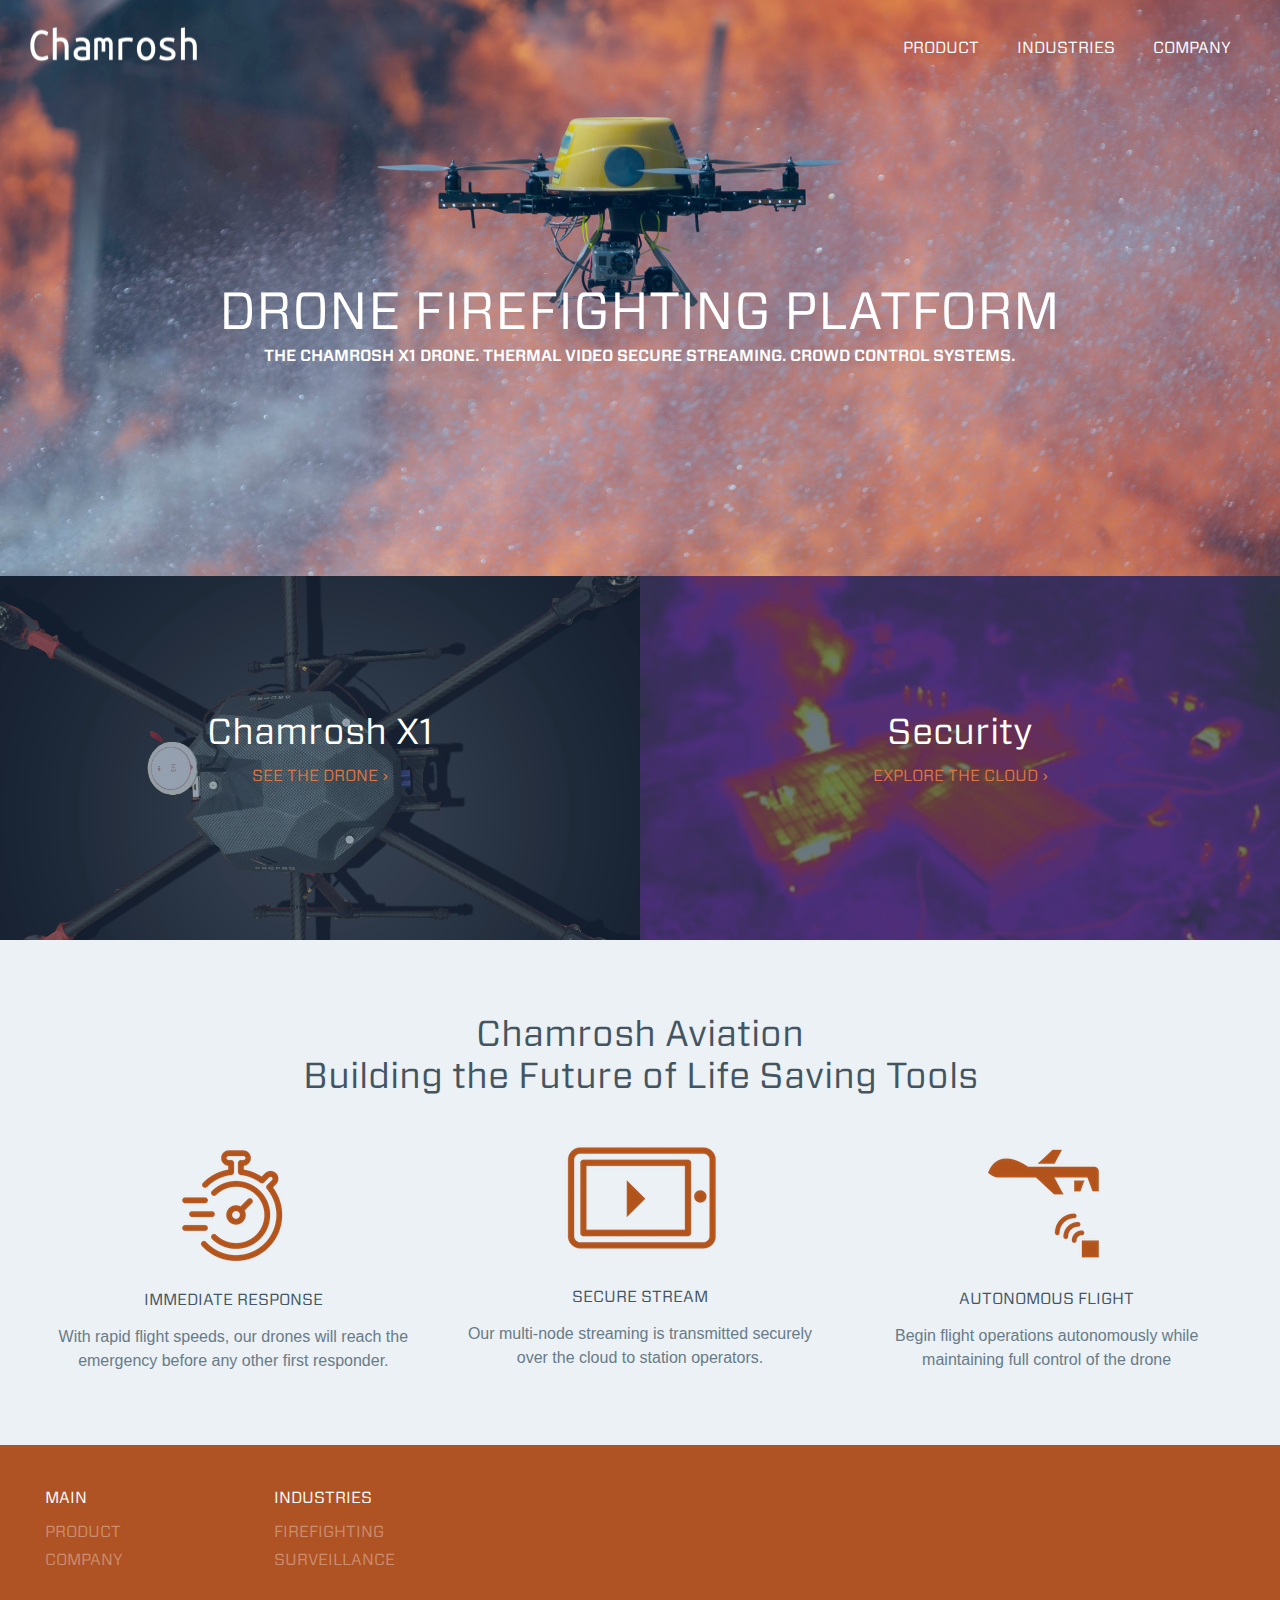
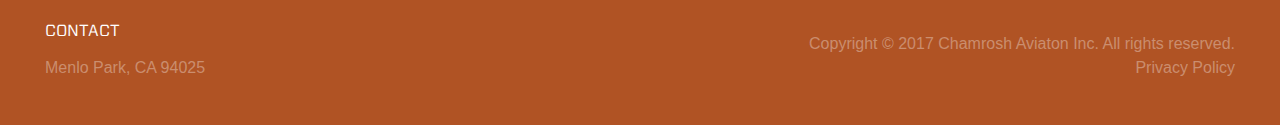
==== index.html @ f1915b16 "changed motto line break" ====
<!DOCTYPE html>

<html class="" lang="en"><head><meta http-equiv="Content-Type" content="text/html; charset=UTF-8">


    <meta http-equiv="x-ua-compatible" content="ie=edge">
    <meta name="viewport" content="width=device-width, initial-scale=1.0">
    <!-- BEGIN SEOmatic rendered SEO Meta -->

    <title>Chamrosh Aviation</title>

    <!-- Standard SEO -->


    <meta name="referrer" content="always">
    <meta name="robots" content="all">
    <meta name="description" content="Chamrosh Aviation is creating leading drone systems and autonomous platforms.">
    <meta name="generator" content="SEOmatic">
    <link rel="canonical" href="http://chamrosh.io/">
    <meta name="geo.region" content="CA">
    <meta name="geo.placename" content="Chamrosh">

    <!-- Dublin Core basic info -->

    <meta name="dcterms.Identifier" content="http://chamrosh.io/">
    <meta name="dcterms.Format" content="text/html">
    <meta name="dcterms.Relation" content="Chamrosh">
    <meta name="dcterms.Language" content="en">
    <meta name="dcterms.Publisher" content="Chamrosh">
    <meta name="dcterms.Type" content="text/html">
    <meta name="dcterms.Coverage" content="http://chamrosh.io/">
    <meta name="dcterms.Rights" content="Copyright ©2017 Chamrosh.">
    <meta name="dcterms.Title" content="Chamrosh Aviation">
    <meta name="dcterms.Subject" content="">
    <meta name="dcterms.Contributor" content="Chamrosh">
    <meta name="dcterms.Date" content="2017-04-12">
    <meta name="dcterms.Description" content="Chamrosh Aviation is creating leading drone systems and autonomous platforms.">

    <!-- Facebook OpenGraph -->

    <meta property="fb:profile_id" content="">
    <meta property="og:type" content="website">
    <meta property="og:locale" content="en_us">
    <meta property="og:url" content="http://chamrosh.io/">
    <meta property="og:title" content="Chamrosh Aviation">
    <meta property="og:description" content="Chamrosh Aviation is creating leading drone systems and autonomous platforms.">
    <meta property="og:site_name" content="Chamrosh">
    <!-- <meta property="og:see_also" content="https://twitter.com/chamrosh">  add social media content -->

    <!-- Twitter Card -->
    <meta name="twitter:card" content="summary">
    <meta name="twitter:site" content="@chamroshaviation">
    <meta name="twitter:title" content="Chamrosh Aviation">
    <meta name="twitter:description" content="Chamrosh Aviation is creating leading drone systems and autonomous platforms.">




    <!-- END SEOmatic rendered SEO Meta -->
    <title>Chamrosh Aviation</title>
    <link rel="home" href="http://chamrosh.io/">
    <link rel="stylesheet" type="text/css" href="src/fonts.css">
    <link rel="stylesheet" href="src/site.css">




<body class="page-" cz-shortcut-listen="true" data-whatinput="mouse">
<div id="container" class="row">
    <div class="off-canvas-wrapper">
        <div class="off-canvas-wrapper-inner" data-off-canvas-wrapper="">

            <div class="off-canvas position-right" id="sidemenu" data-off-canvas="rfrmo5-off-canvas" data-position="right" aria-hidden="true">

                <button class="close-button" aria-label="Close menu" type="button" data-close="">
                    <span aria-hidden="true">×</span>
                </button>
                <ul class="vertical menu">
                    <li>
                        <a href="product.html">Product</a>
                    </li>
                    <li>
                        <a href="#">Industries</a>
                        <ul class="nested vertical menu">
                            <li>
                                <a href="firefighting.html">Firefighting</a>
                            </li>
                            <li>
                                <a href="#">Surveillance</a>
                            </li>
                        </ul>
                    </li>
                    <li>
                        <a href="#">Company</a>
                        <ul class="nested vertical menu">
                            <li>
                                <a href="team.html">Team</a>
                            </li>
                        </ul>
                    </li>
                </ul>
            </div>

            <div class="off-canvas-content" data-off-canvas-content="">
                <header class="small-12 columns" style="background-image: url(Pictures/background.jpg)">
                    <div id="topbar" class="row medium-collapse align-middle">
                        <div class="columns shrink">
                            <h1><a href="index.html">Chamrosh</a></h1>
                        </div>
                        <div class="columns">
                            <ul id="mainnav" class="horizontal menu align-right">
                                <li class="2 ">
                                    <a href="product.html">Product</a>
                                </li>
                                <li class="2 submenu">
                                    <a href="#">Industries</a>
                                    <ul class="dropdown menu vertical">
                                        <li class="2">
                                            <a href="firefighting.html">Firefighting</a>
                                        </li>
                                        <li class="2">
                                            <a href="#">Surveillance</a>
                                        </li>
                                    </ul>
                                </li>
                                <li class="2 submenu">
                                    <a href="#">Company</a>
                                    <ul class="dropdown menu vertical">
                                        <li class="2">
                                            <a href="team.html">Team</a>
                                        </li>
                                    </ul>
                                </li>
                            </ul>
                            <button id="sidemenu-toggle" class="menu-icon float-right" data-open="sidemenu" type="button" aria-expanded="false" aria-controls="sidemenu"></button>
                        </div>
                    </div>
                    <div id="masthead" class="row align-middle home">
                        <div class="large-10 large-offset-1 columns">
                            <h2 class="text-center">Drone Firefighting Platform</h2>
                            <p class="text-center">The Chamrosh X1 Drone. Thermal Video Secure Streaming. Crowd Control Systems.</p>

                        </div>
                    </div>
                </header>

                <section class="small-12 columns">
                </section>
                <section class="small-12 columns">
                    <div class="row small-collapse">

                        <div class="medium-6 small-12 columns spotlight" style="background-image: url(Pictures/drone6.png);">

                            <div class="spotlight-info">
                                <h3 class="text-center reset">Chamrosh X1</h3>
                                <p class="text-center"><a href="product.html" class="link">See the Drone ›</a></p>
                            </div>
                        </div>

                        <div class="medium-6 small-12 columns spotlight"  style="background-image: url(Pictures/thermal.png);">

                            <div class="spotlight-info">
                                <h3 class="text-center reset">Security</h3>
                                <p class="text-center"><a href="firefighting.html" class="link">Explore the Cloud ›</a></p>
                            </div>
                        </div>
                    </div>
                </section>


                <section class="small-12 columns pad stripe">
                    <h3 class="text-center">Chamrosh Aviation<br>Building the Future of Life Saving Tools</h3>
                    <div class="row">
                        <div class="medium-4 small-12 columns industry">
                            <div class="text-center">
                                <img src="Pictures/fast.png"  alt="">
                            </div>
                            <h4 class="text-center">Immediate Response</h4>
                            <p class="text-center">With rapid flight speeds, our drones will reach the emergency before any other first responder.</p>
                        </div>
                        <div class="medium-4 small-12 columns industry">
                            <div class="text-center">
                                <img src="Pictures/stream.png" alt="">
                            </div>
                            <h4 class="text-center">Secure Stream</h4>
                            <p class="text-center">Our multi-node streaming is transmitted securely over the cloud to station operators.</p>
                        </div>
                        <div class="medium-4 small-12 columns industry">
                            <div class="text-center">
                                <img src="Pictures/auto.png" alt="">
                            </div>
                            <h4 class="text-center">Autonomous Flight</h4>
                            <p class="text-center">Begin flight operations autonomously while maintaining full control of the drone</p>
                        </div>
                    </div>
                </section>


                <footer class="row small-12 columns" style="background-color: #B05324 !important">
                    <div class="row align-justify">
                        <div class="columns large-9 medium-12 small-12">
                            <div class="row">

                                <ul class="navcolumn large-3 medium-4 small-12 columns"><li>Main</li>
                                    <ul>
                                        <li><a href="product.html">Product</a>
                                        </li>
                                        <li><a href="team.html">Company</a>
                                        </li>
                                    </ul>
                                </ul>
                                <ul class="navcolumn large-3 medium-4 small-12 columns"><li>Industries</li>
                                    <ul>

                                        <li><a href="firefighting.html">Firefighting</a>
                                        </li>
                                        <li><a href="#">Surveillance</a>
                                        </li>
                                    </ul>
                                </ul>
                            </div>
                        </div>
                    </div>
                    <div class="row rowbottom align-justify">
                        <div class="columns large-6 medium-12 small-12">
                            <h4>Contact</h4>
                            <p>Menlo Park, CA 94025<br>
                            </p></div>
                        <div class="columns large-6 medium-12 small-12 align-self-bottom">
                            <p class="copyright">Copyright © 2017 Chamrosh Aviaton Inc. All rights reserved.</p>
                            <p class="privacy"><a href="#">Privacy Policy</a></p>
                        </div>
                    </div>
                </footer>
                <div class="js-off-canvas-exit"></div></div>

        </div>
    </div>
</div>

<script src="src/site-min.js"></script><div class="full reveal videomodal without-overlay" id="video-home" data-reveal="ln15yv-reveal" role="dialog" aria-hidden="true" data-yeti-box="video-home" data-resize="video-home" data-events="resize" style="top: 0px; left: 0px; margin: 0px;">
    <div class="flex-video widescreen">
        <iframe src="src/saved_resource.html" frameborder="0" allowfullscreen="true" allowscriptaccess="true" width="560" height="315" class="hdvideo"></iframe>
    </div>
    <button class="close-button" data-close="" aria-label="Close reveal" type="button">
        <span aria-hidden="true">×</span>
    </button>
</div>
<script>
    $(document).ready(function(){
        $('.flexslider')
                .fitVids()
                .flexslider({
                    animation: "slide",
                    smoothHeight: true
                });
    });
</script>
---- src/fonts.css ----
/*
	Copyright (C) 2011-2016 Hoefler & Co.
	This software is the property of Hoefler & Co. (H&Co).
	Your right to access and use this software is subject to the
	applicable License Agreement, or Terms of Service, that exists
	between you and H&Co. If no such agreement exists, you may not
	access or use this software for any purpose.
	This software may only be hosted at the locations specified in
	the applicable License Agreement or Terms of Service, and only
	for the purposes expressly set forth therein. You may not copy,
	modify, convert, create derivative works from or distribute this
	software in any way, or make it accessible to any third party,
	without first obtaining the written permission of H&Co.
	For more information, please visit us at http://typography.com.
	284584-105489-20160615
*/

@font-face{ font-family: "Forza SSm A"; src: url([data-uri]); font-weight:300; font-style:normal; } @font-face{ font-family: "Forza SSm B"; src: url([data-uri]); font-weight:300; font-style:normal; } @font-face{ font-family: "Forza SSm A"; src: url([data-uri]); font-weight:300; font-style:italic; } @font-face{ font-family: "Forza SSm B"; src: url([data-uri]); font-weight:300; font-style:italic; } @font-face{ font-family: "Forza SSm A"; src: url([data-uri]); font-weight:400; font-style:normal; } @font-face{ font-family: "Forza SSm B"; src: url([data-uri]); font-weight:400; font-style:normal; } @font-face{ font-family: "Forza SSm A"; src: url([data-uri]); font-weight:400; font-style:italic; } @font-face{ font-family: "Forza SSm B"; src: url([data-uri]); font-weight:400; font-style:italic; } @font-face{ font-family: "Forza SSm A"; src: url([data-uri]); font-weight:700; font-style:normal; } @font-face{ font-family: "Forza SSm B"; src: url([data-uri]); font-weight:700; font-style:normal; } @font-face{ font-family: "Forza SSm A"; src: url([data-uri]); font-weight:700; font-style:italic; } @font-face{ font-family: "Forza SSm B"; src: url([data-uri]); font-weight:700; font-style:italic; }
---- src/site.css ----
@charset "UTF-8";


/*
 * jQuery FlexSlider v2.6.3
 * http://www.woothemes.com/flexslider/
 *
 * Copyright 2012 WooThemes
 * Free to use under the GPLv2 and later license.
 * http://www.gnu.org/licenses/gpl-2.0.html
 *
 * Contributing author: Tyler Smith (@mbmufffin)
 *
 */
/* ====================================================================================================================
 * FONT-FACE
 * ====================================================================================================================*/
@font-face {
  font-family: 'flexslider-icon';
  src: url('../fonts/flexslider-icon.eot');
  src: url('../fonts/flexslider-icon.eot?#iefix') format('embedded-opentype'), url('../fonts/flexslider-icon.woff') format('woff'), url('../fonts/flexslider-icon.ttf') format('truetype'), url('../fonts/flexslider-icon.svg#flexslider-icon') format('svg');
  font-weight: normal;
  font-style: normal;
}
/* ====================================================================================================================
 * RESETS
 * ====================================================================================================================*/
.flex-container a:hover,
.flex-slider a:hover {
  outline: none;
}
.slides,
.slides > li,
.flex-control-nav,
.flex-direction-nav {
  margin: 0;
  padding: 0;
  list-style: none;
}
.flex-pauseplay span {
  text-transform: capitalize;
}
/* ====================================================================================================================
 * BASE STYLES
 * ====================================================================================================================*/
.flexslider {
  margin: 0;
  padding: 0;
}
.flexslider .slides > li {
  display: none;
  -webkit-backface-visibility: hidden;
  position:relative;
}
.flexslider .slides img {
  width: 100%;
  display: block;
}
.flexslider .slides:after {
  content: "\0020";
  display: block;
  clear: both;
  visibility: hidden;
  line-height: 0;
  height: 0;
}
html[xmlns] .flexslider .slides {
  display: block;
}
* html .flexslider .slides {
  height: 1%;
}
.no-js .flexslider .slides > li:first-child {
  display: block;
}
/* ====================================================================================================================
 * DEFAULT THEME
 * ====================================================================================================================*/
.flexslider {
  width:100%;
  position: relative;
  zoom: 1;
}
.flexslider .slides {
  zoom: 1;
}
.flexslider .slides img {
  height: auto;
  -moz-user-select: none;
}
.flex-viewport {
  max-height: 2000px;
  -webkit-transition: all 1s ease;
  -moz-transition: all 1s ease;
  -ms-transition: all 1s ease;
  -o-transition: all 1s ease;
  transition: all 1s ease;
}
.loading .flex-viewport {
  max-height: 300px;
}
.carousel li {
  margin-right: 5px;
}
.flex-direction-nav {
  *height: 0;
}
.flex-direction-nav a {
  text-decoration: none;
  display: block;
  width: 40px;
  height: 40px;
  margin: -20px 0 0;
  position: absolute;
  top: 50%;
  z-index: 10;
  overflow: hidden;
  opacity: 0;
  cursor: pointer;
  color: rgba(0, 0, 0, 0.8);
  text-shadow: 1px 1px 0 rgba(255, 255, 255, 0.3);
  -webkit-transition: all 0.3s ease-in-out;
  -moz-transition: all 0.3s ease-in-out;
  -ms-transition: all 0.3s ease-in-out;
  -o-transition: all 0.3s ease-in-out;
  transition: all 0.3s ease-in-out;
  padding:3px 0 0;
}
.flex-direction-nav a:before {
  font-family: "flexslider-icon";
  font-size: 40px;
  display: inline-block;
  content: '\f001';
  color: rgba(0, 0, 0, 0.8);
  text-shadow: 1px 1px 0 rgba(255, 255, 255, 0.3);
}
.flex-direction-nav a.flex-next:before {
  content: '\f002';
}
.flex-direction-nav .flex-prev {
  left:10px;
}
.flex-direction-nav .flex-next {
  right:10px;
  text-align: right;
}
.flexslider:hover .flex-direction-nav .flex-prev {
  opacity: 0.7;
  left: 10px;
}
.flexslider:hover .flex-direction-nav .flex-prev:hover {
  opacity: 1;
}
.flexslider:hover .flex-direction-nav .flex-next {
  opacity: 0.7;
  right: 10px;
}
.flexslider:hover .flex-direction-nav .flex-next:hover {
  opacity: 1;
}
.flex-direction-nav .flex-disabled {
  opacity: 0!important;
  filter: alpha(opacity=0);
  cursor: default;
  z-index: -1;
}
.flex-pauseplay a {
  display: block;
  width: 20px;
  height: 20px;
  position: absolute;
  bottom: 5px;
  left: 10px;
  opacity: 0.8;
  z-index: 10;
  overflow: hidden;
  cursor: pointer;
  color: #000;
}
.flex-pauseplay a:before {
  font-family: "flexslider-icon";
  font-size: 20px;
  display: inline-block;
  content: '\f004';
}
.flex-pauseplay a:hover {
  opacity: 1;
}
.flex-pauseplay a.flex-play:before {
  content: '\f003';
}
.flex-control-nav {
  width: 100%;
  position: absolute;
  bottom: -40px;
  text-align: center;
}
.flex-control-nav li {
  margin: 0 6px;
  display: inline-block;
  zoom: 1;
  *display: inline;
}
.flex-control-paging li a {
  width: 11px;
  height: 11px;
  display: block;
  background: #666;
  background: rgba(0, 0, 0, 0.5);
  cursor: pointer;
  text-indent: -9999px;
  -webkit-box-shadow: inset 0 0 3px rgba(0, 0, 0, 0.3);
  -moz-box-shadow: inset 0 0 3px rgba(0, 0, 0, 0.3);
  -o-box-shadow: inset 0 0 3px rgba(0, 0, 0, 0.3);
  box-shadow: inset 0 0 3px rgba(0, 0, 0, 0.3);
  -webkit-border-radius: 20px;
  -moz-border-radius: 20px;
  border-radius: 20px;
}
.flex-control-paging li a:hover {
  background: #333;
  background: rgba(0, 0, 0, 0.7);
}
.flex-control-paging li a.flex-active {
  background: #000;
  background: rgba(0, 0, 0, 0.9);
  cursor: default;
}
.flex-control-thumbs {
  margin: 5px 0 0;
  position: static;
  overflow: hidden;
}
.flex-control-thumbs li {
  width: 25%;
  float: left;
  margin: 0;
}
.flex-control-thumbs img {
  width: 100%;
  height: auto;
  display: block;
  opacity: .7;
  cursor: pointer;
  -moz-user-select: none;
  -webkit-transition: all 1s ease;
  -moz-transition: all 1s ease;
  -ms-transition: all 1s ease;
  -o-transition: all 1s ease;
  transition: all 1s ease;
}
.flex-control-thumbs img:hover {
  opacity: 1;
}
.flex-control-thumbs .flex-active {
  opacity: 1;
  cursor: default;
}
/* ====================================================================================================================
 * RESPONSIVE
 * ====================================================================================================================*/
@media screen and (max-width: 860px) {
  .flex-direction-nav .flex-prev {
    opacity: 1;
    left: 10px;
  }
  .flex-direction-nav .flex-next {
    opacity: 1;
    right: 10px;
  }
}



/** Foundation for Sites by ZURB Version 6.2.3 foundation.zurb.com Licensed under MIT Open Source */
/*! normalize.css v3.0.3 | MIT License | github.com/necolas/normalize.css */
/** 1. Set default font family to sans-serif. 2. Prevent iOS and IE text size adjust after device orientation change, without disabling user zoom. */
html { font-family: sans-serif; /* 1 */ -ms-text-size-adjust: 100%; /* 2 */ -webkit-text-size-adjust: 100%; /* 2 */ }

/** Remove default margin. */
body { margin: 0; }

/* HTML5 display definitions ========================================================================== */
/** Correct `block` display not defined for any HTML5 element in IE 8/9. Correct `block` display not defined for `details` or `summary` in IE 10/11 and Firefox. Correct `block` display not defined for `main` in IE 11. */
article, aside, details, figcaption, figure, footer, header, hgroup, main, menu, nav, section, summary { display: block; }

/** 1. Correct `inline-block` display not defined in IE 8/9. 2. Normalize vertical alignment of `progress` in Chrome, Firefox, and Opera. */
audio, canvas, progress, video { display: inline-block; /* 1 */ vertical-align: baseline; /* 2 */ }

/** Prevent modern browsers from displaying `audio` without controls. Remove excess height in iOS 5 devices. */
audio:not([controls]) { display: none; height: 0; }

/** Address `[hidden]` styling not present in IE 8/9/10. Hide the `template` element in IE 8/9/10/11, Safari, and Firefox < 22. */
[hidden], template { display: none; }

/* Links ========================================================================== */
/** Remove the gray background color from active links in IE 10. */
a { background-color: transparent; }

/** Improve readability of focused elements when they are also in an active/hover state. */
a:active, a:hover { outline: 0; }

/* Text-level semantics ========================================================================== */
/** Address styling not present in IE 8/9/10/11, Safari, and Chrome. */
abbr[title] { border-bottom: 1px dotted; }

/** Address style set to `bolder` in Firefox 4+, Safari, and Chrome. */
b, strong { font-weight: bold; }

/** Address styling not present in Safari and Chrome. */
dfn { font-style: italic; }

/** Address variable `h1` font-size and margin within `section` and `article` contexts in Firefox 4+, Safari, and Chrome. */
h1 { font-size: 2em; margin: 0.67em 0; }

/** Address styling not present in IE 8/9. */
mark { background: #ff0; color: #000; }

/** Address inconsistent and variable font size in all browsers. */
small { font-size: 80%; }

/** Prevent `sub` and `sup` affecting `line-height` in all browsers. */
sub, sup { font-size: 75%; line-height: 0; position: relative; vertical-align: baseline; }

sup { top: -0.5em; }

sub { bottom: -0.25em; }

/* Embedded content ========================================================================== */
/** Remove border when inside `a` element in IE 8/9/10. */
img { border: 0; }

/** Correct overflow not hidden in IE 9/10/11. */
svg:not(:root) { overflow: hidden; }

/* Grouping content ========================================================================== */
/** Address margin not present in IE 8/9 and Safari. */
figure { margin: 1em 40px; }

/** Address differences between Firefox and other browsers. */
hr { box-sizing: content-box; height: 0; }

/** Contain overflow in all browsers. */
pre { overflow: auto; }

/** Address odd `em`-unit font size rendering in all browsers. */
code, kbd, pre, samp { font-family: monospace, monospace; font-size: 1em; }

/* Forms ========================================================================== */
/** Known limitation: by default, Chrome and Safari on OS X allow very limited styling of `select`, unless a `border` property is set. */
/** 1. Correct color not being inherited. Known issue: affects color of disabled elements. 2. Correct font properties not being inherited. 3. Address margins set differently in Firefox 4+, Safari, and Chrome. */
button, input, optgroup, select, textarea { color: inherit; /* 1 */ font: inherit; /* 2 */ margin: 0; /* 3 */ }

/** Address `overflow` set to `hidden` in IE 8/9/10/11. */
button { overflow: visible; }

/** Address inconsistent `text-transform` inheritance for `button` and `select`. All other form control elements do not inherit `text-transform` values. Correct `button` style inheritance in Firefox, IE 8/9/10/11, and Opera. Correct `select` style inheritance in Firefox. */
button, select { text-transform: none; }

/** 1. Avoid the WebKit bug in Android 4.0.* where (2) destroys native `audio` and `video` controls. 2. Correct inability to style clickable `input` types in iOS. 3. Improve usability and consistency of cursor style between image-type `input` and others. */
button, html input[type="button"], input[type="reset"], input[type="submit"] { -webkit-appearance: button; /* 2 */ cursor: pointer; /* 3 */ }

/** Re-set default cursor for disabled elements. */
button[disabled], html input[disabled] { cursor: not-allowed; }

/** Remove inner padding and border in Firefox 4+. */
button::-moz-focus-inner, input::-moz-focus-inner { border: 0; padding: 0; }

/** Address Firefox 4+ setting `line-height` on `input` using `!important` in the UA stylesheet. */
input { line-height: normal; }

/** It's recommended that you don't attempt to style these elements. Firefox's implementation doesn't respect box-sizing, padding, or width.  1. Address box sizing set to `content-box` in IE 8/9/10. 2. Remove excess padding in IE 8/9/10. */
input[type="checkbox"], input[type="radio"] { box-sizing: border-box; /* 1 */ padding: 0; /* 2 */ }

/** Fix the cursor style for Chrome's increment/decrement buttons. For certain `font-size` values of the `input`, it causes the cursor style of the decrement button to change from `default` to `text`. */
input[type="number"]::-webkit-inner-spin-button, input[type="number"]::-webkit-outer-spin-button { height: auto; }

/** 1. Address `appearance` set to `searchfield` in Safari and Chrome. 2. Address `box-sizing` set to `border-box` in Safari and Chrome. */
input[type="search"] { -webkit-appearance: textfield; /* 1 */ box-sizing: content-box; /* 2 */ }

/** Remove inner padding and search cancel button in Safari and Chrome on OS X. Safari (but not Chrome) clips the cancel button when the search input has padding (and `textfield` appearance). */
input[type="search"]::-webkit-search-cancel-button, input[type="search"]::-webkit-search-decoration { -webkit-appearance: none; }

/** Define consistent border, margin, and padding. [NOTE] We don't enable this ruleset in Foundation, because we want the <fieldset> element to have plain styling. */
/* fieldset { border: 1px solid #c0c0c0; margin: 0 2px; padding: 0.35em 0.625em 0.75em; } */
/** 1. Correct `color` not being inherited in IE 8/9/10/11. 2. Remove padding so people aren't caught out if they zero out fieldsets. */
legend { border: 0; /* 1 */ padding: 0; /* 2 */ }

/** Remove default vertical scrollbar in IE 8/9/10/11. */
textarea { overflow: auto; }

/** Don't inherit the `font-weight` (applied by a rule above). NOTE: the default cannot safely be changed in Chrome and Safari on OS X. */
optgroup { font-weight: bold; }

/* Tables ========================================================================== */
/** Remove most spacing between table cells. */
table { border-collapse: collapse; border-spacing: 0; }

td, th { padding: 0; }

.foundation-mq { font-family: "small=0em&medium=40em&large=64em&xlarge=75em&xxlarge=90em"; }

html { font-size: 100%; box-sizing: border-box; }

*, *::before, *::after { box-sizing: inherit; }

body { padding: 0; margin: 0; font-family: "Helvetica Neue", Helvetica, Roboto, Arial, sans-serif; font-weight: normal; line-height: 1.5; color: #0a0a0a; background: #fefefe; -webkit-font-smoothing: antialiased; -moz-osx-font-smoothing: grayscale; }

img { max-width: 100%; height: auto; -ms-interpolation-mode: bicubic; display: inline-block; vertical-align: middle; }

textarea { height: auto; min-height: 50px; border-radius: 0; }

select { width: 100%; border-radius: 0; }

#map_canvas img, #map_canvas embed, #map_canvas object, .map_canvas img, .map_canvas embed, .map_canvas object, .mqa-display img, .mqa-display embed, .mqa-display object { max-width: none !important; }

button { -webkit-appearance: none; -moz-appearance: none; background: transparent; padding: 0; border: 0; border-radius: 0; line-height: 1; }

[data-whatinput='mouse'] button { outline: 0; }

.is-visible { display: block !important; }

.is-hidden { display: none !important; }

div, dl, dt, dd, ul, ol, li, h1, h2, h3, h4, h5, h6, pre, form, p, blockquote, th, td { margin: 0; padding: 0; }

p { font-size: inherit; line-height: 1.6; margin-bottom: 1rem; text-rendering: optimizeLegibility; }

em, i { font-style: italic; line-height: inherit; }

strong, b { font-weight: bold; line-height: inherit; }

small { font-size: 80%; line-height: inherit; }

h1, h2, h3, h4, h5, h6 { font-family: "Helvetica Neue", Helvetica, Roboto, Arial, sans-serif; font-weight: normal; font-style: normal; color: inherit; text-rendering: optimizeLegibility; margin-top: 0; margin-bottom: 0.5rem; line-height: 1.4; }

h1 small, h2 small, h3 small, h4 small, h5 small, h6 small { color: #cacaca; line-height: 0; }

h1 { font-size: 1.5rem; }

h2 { font-size: 1.25rem; }

h3 { font-size: 1.1875rem; }

h4 { font-size: 1.125rem; }

h5 { font-size: 1.0625rem; }

h6 { font-size: 1rem; }

@media screen and (min-width: 40em) { h1 { font-size: 3rem; }
  h2 { font-size: 2.5rem; }
  h3 { font-size: 1.9375rem; }
  h4 { font-size: 1.5625rem; }
  h5 { font-size: 1.25rem; }
  h6 { font-size: 1rem; } }
a { color: #2ba6cb; text-decoration: none; line-height: inherit; cursor: pointer; }

a:hover, a:focus { color: #258faf; }

a img { border: 0; }

hr { max-width: 62.5rem; height: 0; border-right: 0; border-top: 0; border-bottom: 1px solid #cacaca; border-left: 0; margin: 1.25rem auto; clear: both; }

ul, ol, dl { line-height: 1.6; margin-bottom: 1rem; list-style-position: outside; }

li { font-size: inherit; }

ul { list-style-type: disc; margin-left: 1.25rem; }

ol { margin-left: 1.25rem; }

ul ul, ol ul, ul ol, ol ol { margin-left: 1.25rem; margin-bottom: 0; }

dl { margin-bottom: 1rem; }

dl dt { margin-bottom: 0.3rem; font-weight: bold; }

blockquote { margin: 0 0 1rem; padding: 0.5625rem 1.25rem 0 1.1875rem; border-left: 1px solid #cacaca; }

blockquote, blockquote p { line-height: 1.6; color: #8a8a8a; }

cite { display: block; font-size: 0.8125rem; color: #8a8a8a; }

cite:before { content: '\2014 \0020'; }

abbr { color: #0a0a0a; cursor: help; border-bottom: 1px dotted #0a0a0a; }

code { font-family: Consolas, "Liberation Mono", Courier, monospace; font-weight: normal; color: #0a0a0a; background-color: #e6e6e6; border: 1px solid #cacaca; padding: 0.125rem 0.3125rem 0.0625rem; }

kbd { padding: 0.125rem 0.25rem 0; margin: 0; background-color: #e6e6e6; color: #0a0a0a; font-family: Consolas, "Liberation Mono", Courier, monospace; border-radius: 0; }

.subheader { margin-top: 0.2rem; margin-bottom: 0.5rem; font-weight: normal; line-height: 1.4; color: #8a8a8a; }

.lead { font-size: 125%; line-height: 1.6; }

.stat { font-size: 2.5rem; line-height: 1; }

p + .stat { margin-top: -1rem; }

.no-bullet { margin-left: 0; list-style: none; }

.text-left { text-align: left; }

.text-right { text-align: right; }

.text-center { text-align: center; }

.text-justify { text-align: justify; }

@media screen and (min-width: 40em) { .medium-text-left { text-align: left; }
  .medium-text-right { text-align: right; }
  .medium-text-center { text-align: center; }
  .medium-text-justify { text-align: justify; } }
@media screen and (min-width: 64em) { .large-text-left { text-align: left; }
  .large-text-right { text-align: right; }
  .large-text-center { text-align: center; }
  .large-text-justify { text-align: justify; } }
.show-for-print { display: none !important; }

@media print { * { background: transparent !important; color: black !important; box-shadow: none !important; text-shadow: none !important; }
  .show-for-print { display: block !important; }
  .hide-for-print { display: none !important; }
  table.show-for-print { display: table !important; }
  thead.show-for-print { display: table-header-group !important; }
  tbody.show-for-print { display: table-row-group !important; }
  tr.show-for-print { display: table-row !important; }
  td.show-for-print { display: table-cell !important; }
  th.show-for-print { display: table-cell !important; }
  a, a:visited { text-decoration: underline; }
  a[href]:after { content: " (" attr(href) ")"; }
  .ir a:after, a[href^='javascript:']:after, a[href^='#']:after { content: ''; }
  abbr[title]:after { content: " (" attr(title) ")"; }
  pre, blockquote { border: 1px solid #8a8a8a; page-break-inside: avoid; }
  thead { display: table-header-group; }
  tr, img { page-break-inside: avoid; }
  img { max-width: 100% !important; }
  @page { margin: 0.5cm; }
  p, h2, h3 { orphans: 3; widows: 3; }
  h2, h3 { page-break-after: avoid; } }
[type='text'], [type='password'], [type='date'], [type='datetime'], [type='datetime-local'], [type='month'], [type='week'], [type='email'], [type='number'], [type='search'], [type='tel'], [type='time'], [type='url'], [type='color'], textarea { display: block; box-sizing: border-box; width: 100%; height: 2.4375rem; padding: 0.5rem; border: 1px solid #cacaca; margin: 0 0 1rem; font-family: inherit; font-size: 1rem; color: #0a0a0a; background-color: #fefefe; box-shadow: inset 0 1px 2px rgba(10, 10, 10, 0.1); border-radius: 0; -webkit-transition: box-shadow 0.5s, border-color 0.25s ease-in-out; transition: box-shadow 0.5s, border-color 0.25s ease-in-out; -webkit-appearance: none; -moz-appearance: none; }

[type='text']:focus, [type='password']:focus, [type='date']:focus, [type='datetime']:focus, [type='datetime-local']:focus, [type='month']:focus, [type='week']:focus, [type='email']:focus, [type='number']:focus, [type='search']:focus, [type='tel']:focus, [type='time']:focus, [type='url']:focus, [type='color']:focus, textarea:focus { border: 1px solid #8a8a8a; background-color: #fefefe; outline: none; box-shadow: 0 0 5px #cacaca; -webkit-transition: box-shadow 0.5s, border-color 0.25s ease-in-out; transition: box-shadow 0.5s, border-color 0.25s ease-in-out; }

textarea { max-width: 100%; }

textarea[rows] { height: auto; }

input::-webkit-input-placeholder, textarea::-webkit-input-placeholder { color: #cacaca; }

input::-moz-placeholder, textarea::-moz-placeholder { color: #cacaca; }

input:-ms-input-placeholder, textarea:-ms-input-placeholder { color: #cacaca; }

input::placeholder, textarea::placeholder { color: #cacaca; }

input:disabled, input[readonly], textarea:disabled, textarea[readonly] { background-color: #e6e6e6; cursor: not-allowed; }

[type='submit'], [type='button'] { border-radius: 0; -webkit-appearance: none; -moz-appearance: none; }

input[type='search'] { box-sizing: border-box; }

[type='file'], [type='checkbox'], [type='radio'] { margin: 0 0 1rem; }

[type='checkbox'] + label, [type='radio'] + label { display: inline-block; margin-left: 0.5rem; margin-right: 1rem; margin-bottom: 0; vertical-align: baseline; }

[type='checkbox'] + label[for], [type='radio'] + label[for] { cursor: pointer; }

label > [type='checkbox'], label > [type='radio'] { margin-right: 0.5rem; }

[type='file'] { width: 100%; }

label { display: block; margin: 0; font-size: 0.875rem; font-weight: normal; line-height: 1.8; color: #0a0a0a; }

label.middle { margin: 0 0 1rem; padding: 0.5625rem 0; }

.help-text { margin-top: -0.5rem; font-size: 0.8125rem; font-style: italic; color: #0a0a0a; }

.input-group { display: -ms-flexbox; display: -webkit-box; display: flex; width: 100%; margin-bottom: 1rem; -ms-flex-align: stretch; -webkit-box-align: stretch; align-items: stretch; }

.input-group > :first-child { border-radius: 0 0 0 0; }

.input-group > :last-child > * { border-radius: 0 0 0 0; }

.input-group-label, .input-group-field, .input-group-button { margin: 0; white-space: nowrap; }

.input-group-label { text-align: center; padding: 0 1rem; background: #e6e6e6; color: #0a0a0a; border: 1px solid #cacaca; white-space: nowrap; -ms-flex: 0 0 auto; -webkit-box-flex: 0; flex: 0 0 auto; display: -ms-flexbox; display: -webkit-box; display: flex; -ms-flex-align: center; -webkit-box-align: center; align-items: center; }

.input-group-label:first-child { border-right: 0; }

.input-group-label:last-child { border-left: 0; }

.input-group-field { border-radius: 0; -ms-flex: 1 1 0px; -webkit-box-flex: 1; flex: 1 1 0px; width: auto; height: auto; }

.input-group-button { padding-top: 0; padding-bottom: 0; text-align: center; -ms-flex: 0 0 auto; -webkit-box-flex: 0; flex: 0 0 auto; }

.input-group-button a, .input-group-button input, .input-group-button button { margin: 0; }

.input-group .input-group-button { display: table-cell; }

fieldset { border: 0; padding: 0; margin: 0; }

legend { margin-bottom: 0.5rem; max-width: 100%; }

.fieldset { border: 1px solid #cacaca; padding: 1.25rem; margin: 1.125rem 0; }

.fieldset legend { background: #fefefe; padding: 0 0.1875rem; margin: 0; margin-left: -0.1875rem; }

select { height: 2.4375rem; padding: 0.5rem; border: 1px solid #cacaca; margin: 0 0 1rem; font-size: 1rem; font-family: inherit; line-height: normal; color: #0a0a0a; background-color: #fefefe; border-radius: 0; -webkit-appearance: none; -moz-appearance: none; background-image: url("data:image/svg+xml;utf8,<svg xmlns='http://www.w3.org/2000/svg' version='1.1' width='32' height='24' viewBox='0 0 32 24'><polygon points='0,0 32,0 16,24' style='fill: rgb%28138, 138, 138%29'></polygon></svg>"); background-size: 9px 6px; background-position: right -1rem center; background-origin: content-box; background-repeat: no-repeat; padding-right: 1.5rem; }

@media screen and (min-width: 0\0) { select { background-image: url("[data-uri]"); } }
select:disabled { background-color: #e6e6e6; cursor: not-allowed; }

select::-ms-expand { display: none; }

select[multiple] { height: auto; background-image: none; }

.is-invalid-input:not(:focus) { background-color: rgba(198, 15, 19, 0.1); border-color: #c60f13; }

.is-invalid-label { color: #c60f13; }

.form-error { display: none; margin-top: -0.5rem; margin-bottom: 1rem; font-size: 0.75rem; font-weight: bold; color: #c60f13; }

.form-error.is-visible { display: block; }

.float-left { float: left !important; }

.float-right { float: right !important; }

.float-center { display: block; margin-left: auto; margin-right: auto; }

.clearfix::before, .clearfix::after { content: ' '; display: table; -ms-flex-preferred-size: 0; flex-basis: 0; -ms-flex-order: 1; -webkit-box-ordinal-group: 2; order: 1; }

.clearfix::after { clear: both; }

.hide { display: none !important; }

.invisible { visibility: hidden; }

@media screen and (max-width: 39.9375em) { .hide-for-small-only { display: none !important; } }
@media screen and (max-width: 0em), screen and (min-width: 40em) { .show-for-small-only { display: none !important; } }
@media screen and (min-width: 40em) { .hide-for-medium { display: none !important; } }
@media screen and (max-width: 39.9375em) { .show-for-medium { display: none !important; } }
@media screen and (min-width: 40em) and (max-width: 63.9375em) { .hide-for-medium-only { display: none !important; } }
@media screen and (max-width: 39.9375em), screen and (min-width: 64em) { .show-for-medium-only { display: none !important; } }
@media screen and (min-width: 64em) { .hide-for-large { display: none !important; } }
@media screen and (max-width: 63.9375em) { .show-for-large { display: none !important; } }
@media screen and (min-width: 64em) and (max-width: 74.9375em) { .hide-for-large-only { display: none !important; } }
@media screen and (max-width: 63.9375em), screen and (min-width: 75em) { .show-for-large-only { display: none !important; } }
.show-for-sr, .show-on-focus { position: absolute !important; width: 1px; height: 1px; overflow: hidden; clip: rect(0, 0, 0, 0); }

.show-on-focus:active, .show-on-focus:focus { position: static !important; height: auto; width: auto; overflow: visible; clip: auto; }

.show-for-landscape, .hide-for-portrait { display: block !important; }

@media screen and (orientation: landscape) { .show-for-landscape, .hide-for-portrait { display: block !important; } }
@media screen and (orientation: portrait) { .show-for-landscape, .hide-for-portrait { display: none !important; } }
.hide-for-landscape, .show-for-portrait { display: none !important; }

@media screen and (orientation: landscape) { .hide-for-landscape, .show-for-portrait { display: none !important; } }
@media screen and (orientation: portrait) { .hide-for-landscape, .show-for-portrait { display: block !important; } }
.button { display: inline-block; text-align: center; line-height: 1; cursor: pointer; -webkit-appearance: none; -webkit-transition: background-color 0.25s ease-out, color 0.25s ease-out; transition: background-color 0.25s ease-out, color 0.25s ease-out; vertical-align: middle; border: 1px solid transparent; border-radius: 0; padding: 0.85em 1em; margin: 0 0 1rem 0; font-size: 0.9rem; background-color: #2ba6cb; color: #fefefe; }

[data-whatinput='mouse'] .button { outline: 0; }

.button:hover, .button:focus { background-color: #258dad; color: #fefefe; }

.button.tiny { font-size: 0.6rem; }

.button.small { font-size: 0.75rem; }

.button.large { font-size: 1.25rem; }

.button.expanded { display: block; width: 100%; margin-left: 0; margin-right: 0; }

.button.primary { background-color: #2ba6cb; color: #fefefe; }

.button.primary:hover, .button.primary:focus { background-color: #2285a2; color: #fefefe; }

.button.secondary { background-color: #e9e9e9; color: #0a0a0a; }

.button.secondary:hover, .button.secondary:focus { background-color: #bababa; color: #0a0a0a; }

.button.alert { background-color: #c60f13; color: #fefefe; }

.button.alert:hover, .button.alert:focus { background-color: #9e0c0f; color: #fefefe; }

.button.success { background-color: #5da423; color: #fefefe; }

.button.success:hover, .button.success:focus { background-color: #4a831c; color: #fefefe; }

.button.warning { background-color: #ffae00; color: #fefefe; }

.button.warning:hover, .button.warning:focus { background-color: #cc8b00; color: #fefefe; }

.button.body-font { background-color: #222222; color: #fefefe; }

.button.body-font:hover, .button.body-font:focus { background-color: #1b1b1b; color: #fefefe; }

.button.header { background-color: #222222; color: #fefefe; }

.button.header:hover, .button.header:focus { background-color: #1b1b1b; color: #fefefe; }

.button.hollow { border: 1px solid #2ba6cb; color: #2ba6cb; }

.button.hollow, .button.hollow:hover, .button.hollow:focus { background-color: transparent; }

.button.hollow:hover, .button.hollow:focus { border-color: #165366; color: #165366; }

.button.hollow.primary { border: 1px solid #2ba6cb; color: #2ba6cb; }

.button.hollow.primary:hover, .button.hollow.primary:focus { border-color: #165366; color: #165366; }

.button.hollow.secondary { border: 1px solid #e9e9e9; color: #e9e9e9; }

.button.hollow.secondary:hover, .button.hollow.secondary:focus { border-color: #757575; color: #757575; }

.button.hollow.alert { border: 1px solid #c60f13; color: #c60f13; }

.button.hollow.alert:hover, .button.hollow.alert:focus { border-color: #63080a; color: #63080a; }

.button.hollow.success { border: 1px solid #5da423; color: #5da423; }

.button.hollow.success:hover, .button.hollow.success:focus { border-color: #2f5212; color: #2f5212; }

.button.hollow.warning { border: 1px solid #ffae00; color: #ffae00; }

.button.hollow.warning:hover, .button.hollow.warning:focus { border-color: #805700; color: #805700; }

.button.hollow.body-font { border: 1px solid #222222; color: #222222; }

.button.hollow.body-font:hover, .button.hollow.body-font:focus { border-color: #111111; color: #111111; }

.button.hollow.header { border: 1px solid #222222; color: #222222; }

.button.hollow.header:hover, .button.hollow.header:focus { border-color: #111111; color: #111111; }

.button.disabled, .button[disabled] { opacity: 0.25; cursor: not-allowed; }

.button.disabled:hover, .button.disabled:focus, .button[disabled]:hover, .button[disabled]:focus { background-color: #2ba6cb; color: #fefefe; }

.button.dropdown::after { content: ''; display: block; width: 0; height: 0; border: inset 0.4em; border-color: #fefefe transparent transparent; border-top-style: solid; border-bottom-width: 0; position: relative; top: 0.4em; float: right; margin-left: 1em; display: inline-block; }

.button.arrow-only::after { margin-left: 0; float: none; top: -0.1em; }

.close-button { position: absolute; color: #8a8a8a; right: 1rem; top: 0.5rem; font-size: 2em; line-height: 1; cursor: pointer; }

[data-whatinput='mouse'] .close-button { outline: 0; }

.close-button:hover, .close-button:focus { color: #0a0a0a; }

.button-group { margin-bottom: 1rem; display: -ms-flexbox; display: -webkit-box; display: flex; -ms-flex-wrap: nowrap; flex-wrap: nowrap; -ms-flex-align: stretch; -webkit-box-align: stretch; align-items: stretch; }

.button-group::before, .button-group::after { content: ' '; display: table; -ms-flex-preferred-size: 0; flex-basis: 0; -ms-flex-order: 1; -webkit-box-ordinal-group: 2; order: 1; }

.button-group::after { clear: both; }

.button-group .button { margin: 0; margin-right: 1px; margin-bottom: 1px; font-size: 0.9rem; -ms-flex: 0 0 auto; -webkit-box-flex: 0; flex: 0 0 auto; }

.button-group .button:last-child { margin-right: 0; }

.button-group.tiny .button { font-size: 0.6rem; }

.button-group.small .button { font-size: 0.75rem; }

.button-group.large .button { font-size: 1.25rem; }

.button-group.expanded .button { -ms-flex: 1 1 0px; -webkit-box-flex: 1; flex: 1 1 0px; }

.button-group.primary .button { background-color: #2ba6cb; color: #fefefe; }

.button-group.primary .button:hover, .button-group.primary .button:focus { background-color: #2285a2; color: #fefefe; }

.button-group.secondary .button { background-color: #e9e9e9; color: #0a0a0a; }

.button-group.secondary .button:hover, .button-group.secondary .button:focus { background-color: #bababa; color: #0a0a0a; }

.button-group.alert .button { background-color: #c60f13; color: #fefefe; }

.button-group.alert .button:hover, .button-group.alert .button:focus { background-color: #9e0c0f; color: #fefefe; }

.button-group.success .button { background-color: #5da423; color: #fefefe; }

.button-group.success .button:hover, .button-group.success .button:focus { background-color: #4a831c; color: #fefefe; }

.button-group.warning .button { background-color: #ffae00; color: #fefefe; }

.button-group.warning .button:hover, .button-group.warning .button:focus { background-color: #cc8b00; color: #fefefe; }

.button-group.body-font .button { background-color: #222222; color: #fefefe; }

.button-group.body-font .button:hover, .button-group.body-font .button:focus { background-color: #1b1b1b; color: #fefefe; }

.button-group.header .button { background-color: #222222; color: #fefefe; }

.button-group.header .button:hover, .button-group.header .button:focus { background-color: #1b1b1b; color: #fefefe; }

.button-group.stacked, .button-group.stacked-for-small, .button-group.stacked-for-medium { -ms-flex-wrap: wrap; flex-wrap: wrap; }

.button-group.stacked .button, .button-group.stacked-for-small .button, .button-group.stacked-for-medium .button { -ms-flex: 0 0 100%; -webkit-box-flex: 0; flex: 0 0 100%; }

.button-group.stacked .button:last-child, .button-group.stacked-for-small .button:last-child, .button-group.stacked-for-medium .button:last-child { margin-bottom: 0; }

@media screen and (min-width: 40em) { .button-group.stacked-for-small .button { -ms-flex: 1 1 0px; -webkit-box-flex: 1; flex: 1 1 0px; margin-bottom: 0; } }
@media screen and (min-width: 64em) { .button-group.stacked-for-medium .button { -ms-flex: 1 1 0px; -webkit-box-flex: 1; flex: 1 1 0px; margin-bottom: 0; } }
@media screen and (max-width: 39.9375em) { .button-group.stacked-for-small.expanded { display: block; }
  .button-group.stacked-for-small.expanded .button { display: block; margin-right: 0; } }
.slider { position: relative; height: 0.5rem; margin-top: 1.25rem; margin-bottom: 2.25rem; background-color: #e6e6e6; cursor: pointer; -webkit-user-select: none; -moz-user-select: none; -ms-user-select: none; user-select: none; -ms-touch-action: none; touch-action: none; }

.slider-fill { position: absolute; top: 0; left: 0; display: inline-block; max-width: 100%; height: 0.5rem; background-color: #cacaca; -webkit-transition: all 0.2s ease-in-out; transition: all 0.2s ease-in-out; }

.slider-fill.is-dragging { -webkit-transition: all 0s linear; transition: all 0s linear; }

.slider-handle { position: absolute; top: 50%; -webkit-transform: translateY(-50%); transform: translateY(-50%); position: absolute; left: 0; z-index: 1; display: inline-block; width: 1.4rem; height: 1.4rem; background-color: #2ba6cb; -webkit-transition: all 0.2s ease-in-out; transition: all 0.2s ease-in-out; -ms-touch-action: manipulation; touch-action: manipulation; border-radius: 0; }

[data-whatinput='mouse'] .slider-handle { outline: 0; }

.slider-handle:hover { background-color: #258dad; }

.slider-handle.is-dragging { -webkit-transition: all 0s linear; transition: all 0s linear; }

.slider.disabled, .slider[disabled] { opacity: 0.25; cursor: not-allowed; }

.slider.vertical { display: inline-block; width: 0.5rem; height: 12.5rem; margin: 0 1.25rem; -webkit-transform: scale(1, -1); transform: scale(1, -1); }

.slider.vertical .slider-fill { top: 0; width: 0.5rem; max-height: 100%; }

.slider.vertical .slider-handle { position: absolute; top: 0; left: 50%; width: 1.4rem; height: 1.4rem; -webkit-transform: translateX(-50%); transform: translateX(-50%); }

.switch { margin-bottom: 1rem; outline: 0; position: relative; -webkit-user-select: none; -moz-user-select: none; -ms-user-select: none; user-select: none; color: #fefefe; font-weight: bold; font-size: 0.875rem; }

.switch-input { opacity: 0; position: absolute; }

.switch-paddle { background: #cacaca; cursor: pointer; display: block; position: relative; width: 4rem; height: 2rem; -webkit-transition: all 0.25s ease-out; transition: all 0.25s ease-out; border-radius: 0; color: inherit; font-weight: inherit; }

input + .switch-paddle { margin: 0; }

.switch-paddle::after { background: #fefefe; content: ''; display: block; position: absolute; height: 1.5rem; left: 0.25rem; top: 0.25rem; width: 1.5rem; -webkit-transition: all 0.25s ease-out; transition: all 0.25s ease-out; -webkit-transform: translate3d(0, 0, 0); transform: translate3d(0, 0, 0); border-radius: 0; }

input:checked ~ .switch-paddle { background: #2ba6cb; }

input:checked ~ .switch-paddle::after { left: 2.25rem; }

[data-whatinput='mouse'] input:focus ~ .switch-paddle { outline: 0; }

.switch-active, .switch-inactive { position: absolute; top: 50%; -webkit-transform: translateY(-50%); transform: translateY(-50%); }

.switch-active { left: 8%; display: none; }

input:checked + label > .switch-active { display: block; }

.switch-inactive { right: 15%; }

input:checked + label > .switch-inactive { display: none; }

.switch.tiny .switch-paddle { width: 3rem; height: 1.5rem; font-size: 0.625rem; }

.switch.tiny .switch-paddle::after { width: 1rem; height: 1rem; }

.switch.tiny input:checked ~ .switch-paddle::after { left: 1.75rem; }

.switch.small .switch-paddle { width: 3.5rem; height: 1.75rem; font-size: 0.75rem; }

.switch.small .switch-paddle::after { width: 1.25rem; height: 1.25rem; }

.switch.small input:checked ~ .switch-paddle::after { left: 2rem; }

.switch.large .switch-paddle { width: 5rem; height: 2.5rem; font-size: 1rem; }

.switch.large .switch-paddle::after { width: 2rem; height: 2rem; }

.switch.large input:checked ~ .switch-paddle::after { left: 2.75rem; }

.menu { margin: 0; list-style-type: none; width: 100%; display: -ms-flexbox; display: -webkit-box; display: flex; -ms-flex-wrap: nowrap; flex-wrap: nowrap; -ms-flex-align: center; -webkit-box-align: center; align-items: center; -ms-flex-wrap: nowrap; flex-wrap: nowrap; }

.menu > li { -ms-flex: 0 0 auto; -webkit-box-flex: 0; flex: 0 0 auto; }

[data-whatinput='mouse'] .menu > li { outline: 0; }

.menu > li > a { display: block; padding: 0.7rem 1rem; line-height: 1; }

.menu input, .menu a, .menu button { margin-bottom: 0; }

.menu > li > a { display: -ms-flexbox; display: -webkit-box; display: flex; }

.menu > li > a { -ms-flex-flow: row nowrap; flex-flow: row nowrap; }

.menu > li > a img, .menu > li > a i, .menu > li > a svg { margin-right: 0.25rem; }

.menu > li { -ms-flex: 0 0 auto; -webkit-box-flex: 0; flex: 0 0 auto; }

.menu.vertical { -ms-flex-wrap: wrap; flex-wrap: wrap; }

.menu.vertical > li { -ms-flex: 0 0 100%; -webkit-box-flex: 0; flex: 0 0 100%; max-width: 100%; }

.menu.vertical > li > a { -ms-flex-align: start; -webkit-box-align: start; -ms-grid-row-align: flex-start; align-items: flex-start; -ms-flex-pack: start; -webkit-box-pack: start; justify-content: flex-start; }

@media screen and (min-width: 40em) { .menu.medium-horizontal { -ms-flex-wrap: nowrap; flex-wrap: nowrap; }
  .menu.medium-horizontal > li { -ms-flex: 0 0 auto; -webkit-box-flex: 0; flex: 0 0 auto; }
  .menu.medium-vertical { -ms-flex-wrap: wrap; flex-wrap: wrap; }
  .menu.medium-vertical > li { -ms-flex: 0 0 100%; -webkit-box-flex: 0; flex: 0 0 100%; max-width: 100%; }
  .menu.medium-vertical > li > a { -ms-flex-align: start; -webkit-box-align: start; -ms-grid-row-align: flex-start; align-items: flex-start; -ms-flex-pack: start; -webkit-box-pack: start; justify-content: flex-start; } }
@media screen and (min-width: 64em) { .menu.large-horizontal { -ms-flex-wrap: nowrap; flex-wrap: nowrap; }
  .menu.large-horizontal > li { -ms-flex: 0 0 auto; -webkit-box-flex: 0; flex: 0 0 auto; }
  .menu.large-vertical { -ms-flex-wrap: wrap; flex-wrap: wrap; }
  .menu.large-vertical > li { -ms-flex: 0 0 100%; -webkit-box-flex: 0; flex: 0 0 100%; max-width: 100%; }
  .menu.large-vertical > li > a { -ms-flex-align: start; -webkit-box-align: start; -ms-grid-row-align: flex-start; align-items: flex-start; -ms-flex-pack: start; -webkit-box-pack: start; justify-content: flex-start; } }
.menu.simple li { line-height: 1; display: inline-block; margin-right: 1rem; }

.menu.simple a { padding: 0; }

.menu.align-right { -ms-flex-pack: end; -webkit-box-pack: end; justify-content: flex-end; }

.menu.expanded > li { -ms-flex: 1 1 0px; -webkit-box-flex: 1; flex: 1 1 0px; }

.menu.expanded > li:first-child:last-child { width: 100%; }

.menu.icon-top > li > a { -ms-flex-flow: column nowrap; flex-flow: column nowrap; }

.menu.icon-top > li > a img, .menu.icon-top > li > a i, .menu.icon-top > li > a svg { -ms-flex-item-align: stretch; align-self: stretch; text-align: center; margin-bottom: 0.25rem; }

.menu.nested { margin-left: 1rem; }

.menu .active > a { color: #fefefe; background: #2ba6cb; }

.menu-text { font-weight: bold; color: inherit; line-height: 1; padding-top: 0; padding-bottom: 0; padding: 0.7rem 1rem; }

.menu-centered { text-align: center; }

.menu-centered > .menu { display: inline-block; }

.no-js [data-responsive-menu] ul { display: none; }

.is-drilldown { position: relative; overflow: hidden; }

.is-drilldown li { display: block !important; }

.is-drilldown-submenu { position: absolute; top: 0; left: 100%; z-index: -1; height: 100%; width: 100%; background: #fefefe; transition: -webkit-transform 0.15s linear; -webkit-transition: -webkit-transform 0.15s linear; transition: transform 0.15s linear; transition: transform 0.15s linear, -webkit-transform 0.15s linear; }

.is-drilldown-submenu.is-active { z-index: 1; display: block; -webkit-transform: translateX(-100%); transform: translateX(-100%); }

.is-drilldown-submenu.is-closing { -webkit-transform: translateX(100%); transform: translateX(100%); }

.is-drilldown-submenu-parent > a { position: relative; }

.is-drilldown-submenu-parent > a::after { content: ''; display: block; width: 0; height: 0; border: inset 6px; border-color: transparent transparent transparent #2ba6cb; border-left-style: solid; border-right-width: 0; position: absolute; top: 50%; margin-top: -6px; right: 1rem; }

.js-drilldown-back > a::before { content: ''; display: block; width: 0; height: 0; border: inset 6px; border-color: transparent #2ba6cb transparent transparent; border-right-style: solid; border-left-width: 0; border-left-width: 0; display: inline-block; vertical-align: middle; margin-right: 0.75rem; }

.is-accordion-submenu-parent > a { position: relative; }

.is-accordion-submenu-parent > a::after { content: ''; display: block; width: 0; height: 0; border: inset 6px; border-color: #2ba6cb transparent transparent; border-top-style: solid; border-bottom-width: 0; position: absolute; top: 50%; margin-top: -4px; right: 1rem; }

.is-accordion-submenu-parent[aria-expanded='true'] > a::after { -webkit-transform-origin: 50% 50%; transform-origin: 50% 50%; -webkit-transform: scaleY(-1); transform: scaleY(-1); }

.dropdown.menu > li.opens-left > .is-dropdown-submenu { left: auto; right: 0; top: 100%; }

.dropdown.menu > li.opens-right > .is-dropdown-submenu { right: auto; left: 0; top: 100%; }

.dropdown.menu > li.is-dropdown-submenu-parent > a { padding-right: 1.5rem; position: relative; }

.dropdown.menu > li.is-dropdown-submenu-parent > a::after { content: ''; display: block; width: 0; height: 0; border: inset 5px; border-color: #2ba6cb transparent transparent; border-top-style: solid; border-bottom-width: 0; right: 5px; margin-top: -2px; }

[data-whatinput='mouse'] .dropdown.menu a { outline: 0; }

.no-js .dropdown.menu ul { display: none; }

.dropdown.menu.vertical > li .is-dropdown-submenu { top: 0; }

.dropdown.menu.vertical > li.opens-left > .is-dropdown-submenu { left: auto; right: 100%; }

.dropdown.menu.vertical > li.opens-right > .is-dropdown-submenu { right: auto; left: 100%; }

.dropdown.menu.vertical > li > a::after { right: 14px; margin-top: -3px; }

.dropdown.menu.vertical > li.opens-left > a::after { content: ''; display: block; width: 0; height: 0; border: inset 5px; border-color: transparent #2ba6cb transparent transparent; border-right-style: solid; border-left-width: 0; }

.dropdown.menu.vertical > li.opens-right > a::after { content: ''; display: block; width: 0; height: 0; border: inset 5px; border-color: transparent transparent transparent #2ba6cb; border-left-style: solid; border-right-width: 0; }

@media screen and (min-width: 40em) { .dropdown.menu.medium-horizontal > li.opens-left > .is-dropdown-submenu { left: auto; right: 0; top: 100%; }
  .dropdown.menu.medium-horizontal > li.opens-right > .is-dropdown-submenu { right: auto; left: 0; top: 100%; }
  .dropdown.menu.medium-horizontal > li.is-dropdown-submenu-parent > a { padding-right: 1.5rem; position: relative; }
  .dropdown.menu.medium-horizontal > li.is-dropdown-submenu-parent > a::after { content: ''; display: block; width: 0; height: 0; border: inset 5px; border-color: #2ba6cb transparent transparent; border-top-style: solid; border-bottom-width: 0; right: 5px; margin-top: -2px; }
  .dropdown.menu.medium-vertical > li .is-dropdown-submenu { top: 0; }
  .dropdown.menu.medium-vertical > li.opens-left > .is-dropdown-submenu { left: auto; right: 100%; }
  .dropdown.menu.medium-vertical > li.opens-right > .is-dropdown-submenu { right: auto; left: 100%; }
  .dropdown.menu.medium-vertical > li > a::after { right: 14px; margin-top: -3px; }
  .dropdown.menu.medium-vertical > li.opens-left > a::after { content: ''; display: block; width: 0; height: 0; border: inset 5px; border-color: transparent #2ba6cb transparent transparent; border-right-style: solid; border-left-width: 0; }
  .dropdown.menu.medium-vertical > li.opens-right > a::after { content: ''; display: block; width: 0; height: 0; border: inset 5px; border-color: transparent transparent transparent #2ba6cb; border-left-style: solid; border-right-width: 0; } }
@media screen and (min-width: 64em) { .dropdown.menu.large-horizontal > li.opens-left > .is-dropdown-submenu { left: auto; right: 0; top: 100%; }
  .dropdown.menu.large-horizontal > li.opens-right > .is-dropdown-submenu { right: auto; left: 0; top: 100%; }
  .dropdown.menu.large-horizontal > li.is-dropdown-submenu-parent > a { padding-right: 1.5rem; position: relative; }
  .dropdown.menu.large-horizontal > li.is-dropdown-submenu-parent > a::after { content: ''; display: block; width: 0; height: 0; border: inset 5px; border-color: #2ba6cb transparent transparent; border-top-style: solid; border-bottom-width: 0; right: 5px; margin-top: -2px; }
  .dropdown.menu.large-vertical > li .is-dropdown-submenu { top: 0; }
  .dropdown.menu.large-vertical > li.opens-left > .is-dropdown-submenu { left: auto; right: 100%; }
  .dropdown.menu.large-vertical > li.opens-right > .is-dropdown-submenu { right: auto; left: 100%; }
  .dropdown.menu.large-vertical > li > a::after { right: 14px; margin-top: -3px; }
  .dropdown.menu.large-vertical > li.opens-left > a::after { content: ''; display: block; width: 0; height: 0; border: inset 5px; border-color: transparent #2ba6cb transparent transparent; border-right-style: solid; border-left-width: 0; }
  .dropdown.menu.large-vertical > li.opens-right > a::after { content: ''; display: block; width: 0; height: 0; border: inset 5px; border-color: transparent transparent transparent #2ba6cb; border-left-style: solid; border-right-width: 0; } }
.dropdown.menu.align-right .is-dropdown-submenu.first-sub { top: 100%; left: auto; right: 0; }

.is-dropdown-menu.vertical { width: 100px; }

.is-dropdown-menu.vertical.align-right { float: right; }

.is-dropdown-submenu-parent { position: relative; }

.is-dropdown-submenu-parent a::after { position: absolute; top: 50%; right: 5px; margin-top: -2px; }

.is-dropdown-submenu-parent.opens-inner > .is-dropdown-submenu { top: 100%; left: auto; }

.is-dropdown-submenu-parent.opens-left > .is-dropdown-submenu { left: auto; right: 100%; }

.is-dropdown-submenu-parent.opens-right > .is-dropdown-submenu { right: auto; left: 100%; }

.is-dropdown-submenu { display: none; position: absolute; top: 0; left: 100%; min-width: 200px; z-index: 1; background: #fefefe; border: 1px solid #cacaca; }

.is-dropdown-submenu .is-dropdown-submenu-parent > a::after { right: 14px; margin-top: -3px; }

.is-dropdown-submenu .is-dropdown-submenu-parent.opens-left > a::after { content: ''; display: block; width: 0; height: 0; border: inset 5px; border-color: transparent #2ba6cb transparent transparent; border-right-style: solid; border-left-width: 0; }

.is-dropdown-submenu .is-dropdown-submenu-parent.opens-right > a::after { content: ''; display: block; width: 0; height: 0; border: inset 5px; border-color: transparent transparent transparent #2ba6cb; border-left-style: solid; border-right-width: 0; }

.is-dropdown-submenu .is-dropdown-submenu { margin-top: -1px; }

.is-dropdown-submenu > li { width: 100%; }

.is-dropdown-submenu.js-dropdown-active { display: block; }

.title-bar { background: #0a0a0a; color: #fefefe; padding: 0.5rem; display: -ms-flexbox; display: -webkit-box; display: flex; -ms-flex-align: center; -webkit-box-align: center; align-items: center; -ms-flex-pack: justify; -webkit-box-pack: justify; justify-content: space-between; }

.title-bar .menu-icon { margin-left: 0.25rem; margin-right: 0.25rem; }

.title-bar-left, .title-bar-right { -ms-flex: 1 1 0px; -webkit-box-flex: 1; flex: 1 1 0px; }

.title-bar-right { text-align: right; }

.title-bar-title { font-weight: bold; vertical-align: middle; display: inline-block; }

.menu-icon.dark { position: relative; display: inline-block; vertical-align: middle; cursor: pointer; width: 20px; height: 16px; }

.menu-icon.dark::after { content: ''; position: absolute; display: block; width: 100%; height: 2px; background: #0a0a0a; top: 0; left: 0; box-shadow: 0 7px 0 #0a0a0a, 0 14px 0 #0a0a0a; }

.menu-icon.dark:hover::after { background: #8a8a8a; box-shadow: 0 7px 0 #8a8a8a, 0 14px 0 #8a8a8a; }

.top-bar { display: -ms-flexbox; display: -webkit-box; display: flex; -ms-flex-align: center; -webkit-box-align: center; align-items: center; -ms-flex-pack: justify; -webkit-box-pack: justify; justify-content: space-between; -ms-flex-wrap: nowrap; flex-wrap: nowrap; padding: 0.5rem; -ms-flex-wrap: wrap; flex-wrap: wrap; }

.top-bar, .top-bar ul { background-color: #e6e6e6; }

.top-bar input { max-width: 200px; margin-right: 1rem; }

.top-bar .input-group-field { width: 100%; margin-right: 0; }

.top-bar input.button { width: auto; }

.top-bar .top-bar-left, .top-bar .top-bar-right { -ms-flex: 0 0 100%; -webkit-box-flex: 0; flex: 0 0 100%; max-width: 100%; }

@media screen and (min-width: 40em) { .top-bar { -ms-flex-wrap: nowrap; flex-wrap: nowrap; }
  .top-bar .top-bar-left, .top-bar .top-bar-right { -ms-flex: 1 1 0px; -webkit-box-flex: 1; flex: 1 1 0px; } }
@media screen and (max-width: 63.9375em) { .top-bar.stacked-for-medium { -ms-flex-wrap: wrap; flex-wrap: wrap; }
  .top-bar.stacked-for-medium .top-bar-left, .top-bar.stacked-for-medium .top-bar-right { -ms-flex: 0 0 100%; -webkit-box-flex: 0; flex: 0 0 100%; max-width: 100%; } }
@media screen and (max-width: 74.9375em) { .top-bar.stacked-for-large { -ms-flex-wrap: wrap; flex-wrap: wrap; }
  .top-bar.stacked-for-large .top-bar-left, .top-bar.stacked-for-large .top-bar-right { -ms-flex: 0 0 100%; -webkit-box-flex: 0; flex: 0 0 100%; max-width: 100%; } }
.top-bar-title { -ms-flex: 0 0 auto; -webkit-box-flex: 0; flex: 0 0 auto; margin-right: 1rem; }

.top-bar-left, .top-bar-right { -ms-flex: 0 0 auto; -webkit-box-flex: 0; flex: 0 0 auto; }

.breadcrumbs { list-style: none; margin: 0 0 1rem 0; }

.breadcrumbs::before, .breadcrumbs::after { content: ' '; display: table; -ms-flex-preferred-size: 0; flex-basis: 0; -ms-flex-order: 1; -webkit-box-ordinal-group: 2; order: 1; }

.breadcrumbs::after { clear: both; }

.breadcrumbs li { float: left; color: #0a0a0a; font-size: 0.6875rem; cursor: default; text-transform: uppercase; }

.breadcrumbs li:not(:last-child)::after { color: #cacaca; content: "/"; margin: 0 0.75rem; position: relative; top: 1px; opacity: 1; }

.breadcrumbs a { color: #2ba6cb; }

.breadcrumbs a:hover { text-decoration: underline; }

.breadcrumbs .disabled { color: #cacaca; cursor: not-allowed; }

.pagination { margin-left: 0; margin-bottom: 1rem; }

.pagination::before, .pagination::after { content: ' '; display: table; -ms-flex-preferred-size: 0; flex-basis: 0; -ms-flex-order: 1; -webkit-box-ordinal-group: 2; order: 1; }

.pagination::after { clear: both; }

.pagination li { font-size: 0.875rem; margin-right: 0.0625rem; border-radius: 0; display: none; }

.pagination li:last-child, .pagination li:first-child { display: inline-block; }

@media screen and (min-width: 40em) { .pagination li { display: inline-block; } }
.pagination a, .pagination button { color: #0a0a0a; display: block; padding: 0.1875rem 0.625rem; border-radius: 0; }

.pagination a:hover, .pagination button:hover { background: #e6e6e6; }

.pagination .current { padding: 0.1875rem 0.625rem; background: #2ba6cb; color: #fefefe; cursor: default; }

.pagination .disabled { padding: 0.1875rem 0.625rem; color: #cacaca; cursor: not-allowed; }

.pagination .disabled:hover { background: transparent; }

.pagination .ellipsis::after { content: '\2026'; padding: 0.1875rem 0.625rem; color: #0a0a0a; }

.pagination-previous a::before, .pagination-previous.disabled::before { content: '\00ab'; display: inline-block; margin-right: 0.5rem; }

.pagination-next a::after, .pagination-next.disabled::after { content: '\00bb'; display: inline-block; margin-left: 0.5rem; }

.accordion { list-style-type: none; background: #fefefe; margin-left: 0; }

.accordion-item:first-child > :first-child { border-radius: 8px 8px 0 0; }

.accordion-item:last-child > :last-child { border-radius: 0 0 8px 8px; }

.accordion-title { display: block; padding: 1.25rem 1rem; line-height: 1; font-size: 0.75rem; color: #2ba6cb; position: relative; border: 1px solid #e6e6e6; border-bottom: 0; }

:last-child:not(.is-active) > .accordion-title { border-radius: 0 0 8px 8px; border-bottom: 1px solid #e6e6e6; }

.accordion-title:hover, .accordion-title:focus { background-color: #e6e6e6; }

.accordion-title::before { content: '+'; position: absolute; right: 1rem; top: 50%; margin-top: -0.5rem; }

.is-active > .accordion-title::before { content: '–'; }

.accordion-content { padding: 1rem; display: none; border: 1px solid #e6e6e6; border-bottom: 0; background-color: #fefefe; color: #0a0a0a; }

:last-child > .accordion-content:last-child { border-bottom: 1px solid #e6e6e6; }

.dropdown-pane { background-color: #fefefe; border: 1px solid #cacaca; border-radius: 8px; display: block; font-size: 1rem; padding: 1rem; position: absolute; visibility: hidden; width: 300px; z-index: 10; }

.dropdown-pane.is-open { visibility: visible; }

.dropdown-pane.tiny { width: 100px; }

.dropdown-pane.small { width: 200px; }

.dropdown-pane.large { width: 400px; }

html, body { height: 100%; }

.off-canvas-wrapper { width: 100%; overflow-x: hidden; position: relative; -webkit-backface-visibility: hidden; backface-visibility: hidden; -webkit-overflow-scrolling: auto; }

.off-canvas-wrapper-inner { position: relative; width: 100%; transition: -webkit-transform 0.5s ease; -webkit-transition: -webkit-transform 0.5s ease; transition: transform 0.5s ease; transition: transform 0.5s ease, -webkit-transform 0.5s ease; }

.off-canvas-wrapper-inner::before, .off-canvas-wrapper-inner::after { content: ' '; display: table; -ms-flex-preferred-size: 0; flex-basis: 0; -ms-flex-order: 1; -webkit-box-ordinal-group: 2; order: 1; }

.off-canvas-wrapper-inner::after { clear: both; }

.off-canvas-content, .off-canvas-content { min-height: 100%; background: #fefefe; transition: -webkit-transform 0.5s ease; -webkit-transition: -webkit-transform 0.5s ease; transition: transform 0.5s ease; transition: transform 0.5s ease, -webkit-transform 0.5s ease; -webkit-backface-visibility: hidden; backface-visibility: hidden; z-index: 1; padding-bottom: 0.1px; box-shadow: 0 0 10px rgba(10, 10, 10, 0.5); }

.js-off-canvas-exit { display: none; position: absolute; top: 0; left: 0; width: 100%; height: 100%; background: rgba(254, 254, 254, 0.25); cursor: pointer; -webkit-transition: background 0.5s ease; transition: background 0.5s ease; }

.off-canvas { position: absolute; background: #e6e6e6; z-index: -1; max-height: 100%; overflow-y: auto; -webkit-transform: translateX(0); transform: translateX(0); }

[data-whatinput='mouse'] .off-canvas { outline: 0; }

.off-canvas.position-left { left: -250px; top: 0; width: 250px; }

.is-open-left { -webkit-transform: translateX(250px); transform: translateX(250px); }

.off-canvas.position-right { right: -250px; top: 0; width: 250px; }

.is-open-right { -webkit-transform: translateX(-250px); transform: translateX(-250px); }

@media screen and (min-width: 40em) { .position-left.reveal-for-medium { left: 0; z-index: auto; position: fixed; }
  .position-left.reveal-for-medium ~ .off-canvas-content { margin-left: 250px; }
  .position-right.reveal-for-medium { right: 0; z-index: auto; position: fixed; }
  .position-right.reveal-for-medium ~ .off-canvas-content { margin-right: 250px; } }
@media screen and (min-width: 64em) { .position-left.reveal-for-large { left: 0; z-index: auto; position: fixed; }
  .position-left.reveal-for-large ~ .off-canvas-content { margin-left: 250px; }
  .position-right.reveal-for-large { right: 0; z-index: auto; position: fixed; }
  .position-right.reveal-for-large ~ .off-canvas-content { margin-right: 250px; } }
.tabs { margin: 0; list-style-type: none; background: #fefefe; border: 1px solid #e6e6e6; }

.tabs::before, .tabs::after { content: ' '; display: table; -ms-flex-preferred-size: 0; flex-basis: 0; -ms-flex-order: 1; -webkit-box-ordinal-group: 2; order: 1; }

.tabs::after { clear: both; }

.tabs.vertical > li { width: auto; float: none; display: block; }

.tabs.simple > li > a { padding: 0; }

.tabs.simple > li > a:hover { background: transparent; }

.tabs.primary { background: #2ba6cb; }

.tabs.primary > li > a { color: #fefefe; }

.tabs.primary > li > a:hover, .tabs.primary > li > a:focus { background: #299ec1; }

.tabs-title { float: left; }

.tabs-title > a { display: block; padding: 1.25rem 1.5rem; line-height: 1; font-size: 0.75rem; }

.tabs-title > a:hover { background: #fefefe; }

.tabs-title > a:focus, .tabs-title > a[aria-selected='true'] { background: #e6e6e6; }

.tabs-content { background: #fefefe; -webkit-transition: all 0.5s ease; transition: all 0.5s ease; border: 1px solid #e6e6e6; border-top: 0; }

.tabs-content.vertical { border: 1px solid #e6e6e6; border-left: 0; }

.tabs-panel { display: none; padding: 1rem; }

.tabs-panel.is-active { display: block; }

.callout { margin: 0 0 1rem 0; padding: 1rem; border: 1px solid rgba(10, 10, 10, 0.25); border-radius: 0; position: relative; color: #0a0a0a; background-color: white; }

.callout > :first-child { margin-top: 0; }

.callout > :last-child { margin-bottom: 0; }

.callout.primary { background-color: #def2f8; }

.callout.secondary { background-color: #fcfcfc; }

.callout.alert { background-color: #fcd6d6; }

.callout.success { background-color: #e6f7d9; }

.callout.warning { background-color: #fff3d9; }

.callout.body-font { background-color: #dedede; }

.callout.header { background-color: #dedede; }

.callout.small { padding-top: 0.5rem; padding-right: 0.5rem; padding-bottom: 0.5rem; padding-left: 0.5rem; }

.callout.large { padding-top: 3rem; padding-right: 3rem; padding-bottom: 3rem; padding-left: 3rem; }

.media-object { margin-bottom: 1rem; display: -ms-flexbox; display: -webkit-box; display: flex; -ms-flex-wrap: nowrap; flex-wrap: nowrap; }

.media-object img { max-width: none; }

@media screen and (max-width: 39.9375em) { .media-object.stack-for-small { -ms-flex-wrap: wrap; flex-wrap: wrap; } }
@media screen and (max-width: 39.9375em) { .media-object.stack-for-small .media-object-section { padding: 0; padding-bottom: 1rem; -ms-flex-preferred-size: 100%; flex-basis: 100%; max-width: 100%; }
  .media-object.stack-for-small .media-object-section img { width: 100%; } }
.media-object-section { -ms-flex: 0 1 auto; -webkit-box-flex: 0; flex: 0 1 auto; }

.media-object-section:first-child { padding-right: 1rem; }

.media-object-section:last-child:not(:nth-child(2)) { padding-left: 1rem; }

.media-object-section > :last-child { margin-bottom: 0; }

.media-object-section.main-section { -ms-flex: 1 1 0px; -webkit-box-flex: 1; flex: 1 1 0px; }

body.is-reveal-open { overflow: hidden; }

html.is-reveal-open, html.is-reveal-open body { height: 100%; overflow: hidden; -webkit-user-select: none; -moz-user-select: none; -ms-user-select: none; user-select: none; }

.reveal-overlay { display: none; position: fixed; top: 0; bottom: 0; left: 0; right: 0; z-index: 1005; background-color: rgba(10, 10, 10, 0.45); overflow-y: scroll; }

.reveal { display: none; z-index: 1006; padding: 1rem; border: 1px solid #cacaca; background-color: #fefefe; border-radius: 8px; position: relative; top: 100px; margin-left: auto; margin-right: auto; overflow-y: auto; }

[data-whatinput='mouse'] .reveal { outline: 0; }

@media screen and (min-width: 40em) { .reveal { min-height: 0; } }
.reveal .column, .reveal .columns, .reveal .columns { min-width: 0; }

.reveal > :last-child { margin-bottom: 0; }

@media screen and (min-width: 40em) { .reveal { width: 600px; max-width: 62.5rem; } }
@media screen and (min-width: 40em) { .reveal .reveal { left: auto; right: auto; margin: 0 auto; } }
.reveal.collapse { padding: 0; }

@media screen and (min-width: 40em) { .reveal.tiny { width: 30%; max-width: 62.5rem; } }
@media screen and (min-width: 40em) { .reveal.small { width: 50%; max-width: 62.5rem; } }
@media screen and (min-width: 40em) { .reveal.large { width: 90%; max-width: 62.5rem; } }
.reveal.full { top: 0; left: 0; width: 100%; height: 100%; height: 100vh; min-height: 100vh; max-width: none; margin-left: 0; border: 0; border-radius: 0; }

@media screen and (max-width: 39.9375em) { .reveal { top: 0; left: 0; width: 100%; height: 100%; height: 100vh; min-height: 100vh; max-width: none; margin-left: 0; border: 0; border-radius: 0; } }
.reveal.without-overlay { position: fixed; }

table { width: 100%; margin-bottom: 1rem; border-radius: 8px; }

table thead, table tbody, table tfoot { border: 1px solid #f1f1f1; background-color: #fefefe; }

table caption { font-weight: bold; padding: 0.5rem 0.625rem 0.625rem; }

table thead, table tfoot { background: #f8f8f8; color: #0a0a0a; }

table thead tr, table tfoot tr { background: transparent; }

table thead th, table thead td, table tfoot th, table tfoot td { padding: 0.5rem 0.625rem 0.625rem; font-weight: bold; text-align: left; }

table tbody tr:nth-child(even) { background-color: #f1f1f1; }

table tbody th, table tbody td { padding: 0.5rem 0.625rem 0.625rem; }

@media screen and (max-width: 63.9375em) { table.stack thead { display: none; }
  table.stack tfoot { display: none; }
  table.stack tr, table.stack th, table.stack td { display: block; }
  table.stack td { border-top: 0; } }
table.scroll { display: block; width: 100%; overflow-x: auto; }

table.hover tr:hover { background-color: #f9f9f9; }

table.hover tr:nth-of-type(even):hover { background-color: #ececec; }

.table-scroll { overflow-x: auto; }

.table-scroll table { width: auto; }

.badge { display: inline-block; padding: 0.3em; min-width: 2.1em; font-size: 0.6rem; text-align: center; border-radius: 50%; background: #2ba6cb; color: #fefefe; }

.badge.secondary { background: #e9e9e9; color: #0a0a0a; }

.badge.alert { background: #c60f13; color: #fefefe; }

.badge.success { background: #5da423; color: #fefefe; }

.badge.warning { background: #ffae00; color: #fefefe; }

.badge.body-font { background: #222222; color: #fefefe; }

.badge.header { background: #222222; color: #fefefe; }

.label { display: inline-block; padding: 0.33333rem 0.5rem; font-size: 0.8rem; line-height: 1; white-space: nowrap; cursor: default; border-radius: 8px; background: #2ba6cb; color: #fefefe; }

.label.secondary { background: #e9e9e9; color: #0a0a0a; }

.label.alert { background: #c60f13; color: #fefefe; }

.label.success { background: #5da423; color: #fefefe; }

.label.warning { background: #ffae00; color: #fefefe; }

.label.body-font { background: #222222; color: #fefefe; }

.label.header { background: #222222; color: #fefefe; }

.progress { background-color: #cacaca; height: 1rem; margin-bottom: 1rem; border-radius: 8px; }

.progress.primary .progress-meter { background-color: #2ba6cb; }

.progress.secondary .progress-meter { background-color: #e9e9e9; }

.progress.alert .progress-meter { background-color: #c60f13; }

.progress.success .progress-meter { background-color: #5da423; }

.progress.warning .progress-meter { background-color: #ffae00; }

.progress.body-font .progress-meter { background-color: #222222; }

.progress.header .progress-meter { background-color: #222222; }

.progress-meter { position: relative; display: block; width: 0%; height: 100%; background-color: #2ba6cb; border-radius: 8px; }

.progress-meter-text { position: absolute; top: 50%; left: 50%; -webkit-transform: translate(-50%, -50%); transform: translate(-50%, -50%); position: absolute; margin: 0; font-size: 0.75rem; font-weight: bold; color: #fefefe; white-space: nowrap; border-radius: 8px; }

.has-tip { border-bottom: dotted 1px #8a8a8a; font-weight: bold; position: relative; display: inline-block; cursor: help; }

.tooltip { background-color: #0a0a0a; color: #fefefe; font-size: 80%; padding: 0.75rem; position: absolute; z-index: 10; top: calc(100% + 0.6495rem); max-width: 10rem !important; border-radius: 8px; }

.tooltip::before { content: ''; display: block; width: 0; height: 0; border: inset 0.75rem; border-color: transparent transparent #0a0a0a; border-bottom-style: solid; border-top-width: 0; bottom: 100%; position: absolute; left: 50%; -webkit-transform: translateX(-50%); transform: translateX(-50%); }

.tooltip.top::before { content: ''; display: block; width: 0; height: 0; border: inset 0.75rem; border-color: #0a0a0a transparent transparent; border-top-style: solid; border-bottom-width: 0; top: 100%; bottom: auto; }

.tooltip.left::before { content: ''; display: block; width: 0; height: 0; border: inset 0.75rem; border-color: transparent transparent transparent #0a0a0a; border-left-style: solid; border-right-width: 0; bottom: auto; left: 100%; top: 50%; -webkit-transform: translateY(-50%); transform: translateY(-50%); }

.tooltip.right::before { content: ''; display: block; width: 0; height: 0; border: inset 0.75rem; border-color: transparent #0a0a0a transparent transparent; border-right-style: solid; border-left-width: 0; bottom: auto; left: auto; right: 100%; top: 50%; -webkit-transform: translateY(-50%); transform: translateY(-50%); }

.flex-video { position: relative; height: 0; padding-bottom: 75%; margin-bottom: 1rem; overflow: hidden; }

.flex-video iframe, .flex-video object, .flex-video embed, .flex-video video { position: absolute; top: 0; left: 0; width: 100%; height: 100%; }

.flex-video.widescreen { padding-bottom: 56.25%; }

.flex-video.vimeo { padding-top: 0; }

.orbit { position: relative; }

.orbit-container { position: relative; margin: 0; overflow: hidden; list-style: none; }

.orbit-slide { width: 100%; max-height: 100%; }

.orbit-slide.no-motionui.is-active { top: 0; left: 0; }

.orbit-figure { margin: 0; }

.orbit-image { margin: 0; width: 100%; max-width: 100%; }

.orbit-caption { position: absolute; bottom: 0; width: 100%; padding: 1rem; margin-bottom: 0; color: #fefefe; background-color: rgba(10, 10, 10, 0.5); }

.orbit-previous, .orbit-next { position: absolute; top: 50%; -webkit-transform: translateY(-50%); transform: translateY(-50%); z-index: 10; padding: 1rem; color: #fefefe; }

[data-whatinput='mouse'] .orbit-previous, [data-whatinput='mouse'] .orbit-next { outline: 0; }

.orbit-previous:hover, .orbit-next:hover, .orbit-previous:active, .orbit-next:active, .orbit-previous:focus, .orbit-next:focus { background-color: rgba(10, 10, 10, 0.5); }

.orbit-previous { left: 0; }

.orbit-next { left: auto; right: 0; }

.orbit-bullets { position: relative; margin-top: 0.8rem; margin-bottom: 0.8rem; text-align: center; }

[data-whatinput='mouse'] .orbit-bullets { outline: 0; }

.orbit-bullets button { width: 1.2rem; height: 1.2rem; margin: 0.1rem; background-color: #cacaca; border-radius: 50%; }

.orbit-bullets button:hover { background-color: #8a8a8a; }

.orbit-bullets button.is-active { background-color: #8a8a8a; }

.thumbnail { border: solid 4px #fefefe; box-shadow: 0 0 0 1px rgba(10, 10, 10, 0.2); display: inline-block; line-height: 0; max-width: 100%; -webkit-transition: box-shadow 200ms ease-out; transition: box-shadow 200ms ease-out; border-radius: 8px; margin-bottom: 1rem; }

.thumbnail:hover, .thumbnail:focus { box-shadow: 0 0 6px 1px rgba(43, 166, 203, 0.5); }

.sticky-container { position: relative; }

.sticky { position: absolute; z-index: 0; -webkit-transform: translate3d(0, 0, 0); transform: translate3d(0, 0, 0); }

.sticky.is-stuck { position: fixed; z-index: 5; }

.sticky.is-stuck.is-at-top { top: 0; }

.sticky.is-stuck.is-at-bottom { bottom: 0; }

.sticky.is-anchored { position: absolute; left: auto; right: auto; }

.sticky.is-anchored.is-at-bottom { bottom: 0; }

.row { margin-left: auto; margin-right: auto; display: -ms-flexbox; display: -webkit-box; display: flex; -ms-flex-flow: row wrap; flex-flow: row wrap; }

.row .row { max-width: none; margin-left: -0.9375rem; margin-right: -0.9375rem; }

.row.expanded { max-width: none; }

.row.collapse > .column, .row.collapse > .columns { padding-left: 0; padding-right: 0; }

.column, .columns { -ms-flex: 1 1 0px; -webkit-box-flex: 1; flex: 1 1 0px; padding-left: 0.9375rem; padding-right: 0.9375rem; min-width: initial; }

.column.row.row, .row.row.columns { float: none; display: block; }

.row .column.row.row, .row .row.row.columns { padding-left: 0; padding-right: 0; margin-left: 0; margin-right: 0; }

.small-1 { -ms-flex: 0 0 8.33333%; -webkit-box-flex: 0; flex: 0 0 8.33333%; max-width: 8.33333%; }

.small-offset-0 { margin-left: 0%; }

.small-2 { -ms-flex: 0 0 16.66667%; -webkit-box-flex: 0; flex: 0 0 16.66667%; max-width: 16.66667%; }

.small-offset-1 { margin-left: 8.33333%; }

.small-3 { -ms-flex: 0 0 25%; -webkit-box-flex: 0; flex: 0 0 25%; max-width: 25%; }

.small-offset-2 { margin-left: 16.66667%; }

.small-4 { -ms-flex: 0 0 33.33333%; -webkit-box-flex: 0; flex: 0 0 33.33333%; max-width: 33.33333%; }

.small-offset-3 { margin-left: 25%; }

.small-5 { -ms-flex: 0 0 41.66667%; -webkit-box-flex: 0; flex: 0 0 41.66667%; max-width: 41.66667%; }

.small-offset-4 { margin-left: 33.33333%; }

.small-6 { -ms-flex: 0 0 50%; -webkit-box-flex: 0; flex: 0 0 50%; max-width: 50%; }

.small-offset-5 { margin-left: 41.66667%; }

.small-7 { -ms-flex: 0 0 58.33333%; -webkit-box-flex: 0; flex: 0 0 58.33333%; max-width: 58.33333%; }

.small-offset-6 { margin-left: 50%; }

.small-8 { -ms-flex: 0 0 66.66667%; -webkit-box-flex: 0; flex: 0 0 66.66667%; max-width: 66.66667%; }

.small-offset-7 { margin-left: 58.33333%; }

.small-9 { -ms-flex: 0 0 75%; -webkit-box-flex: 0; flex: 0 0 75%; max-width: 75%; }

.small-offset-8 { margin-left: 66.66667%; }

.small-10 { -ms-flex: 0 0 83.33333%; -webkit-box-flex: 0; flex: 0 0 83.33333%; max-width: 83.33333%; }

.small-offset-9 { margin-left: 75%; }

.small-11 { -ms-flex: 0 0 91.66667%; -webkit-box-flex: 0; flex: 0 0 91.66667%; max-width: 91.66667%; }

.small-offset-10 { margin-left: 83.33333%; }

.small-12 { -ms-flex: 0 0 100%; -webkit-box-flex: 0; flex: 0 0 100%; max-width: 100%; }

.small-offset-11 { margin-left: 91.66667%; }

.small-order-1 { -ms-flex-order: 1; -webkit-box-ordinal-group: 2; order: 1; }

.small-order-2 { -ms-flex-order: 2; -webkit-box-ordinal-group: 3; order: 2; }

.small-order-3 { -ms-flex-order: 3; -webkit-box-ordinal-group: 4; order: 3; }

.small-order-4 { -ms-flex-order: 4; -webkit-box-ordinal-group: 5; order: 4; }

.small-order-5 { -ms-flex-order: 5; -webkit-box-ordinal-group: 6; order: 5; }

.small-order-6 { -ms-flex-order: 6; -webkit-box-ordinal-group: 7; order: 6; }

.small-up-1 { -ms-flex-wrap: wrap; flex-wrap: wrap; }

.small-up-1 > .column, .small-up-1 > .columns { -ms-flex: 0 0 100%; -webkit-box-flex: 0; flex: 0 0 100%; max-width: 100%; }

.small-up-2 { -ms-flex-wrap: wrap; flex-wrap: wrap; }

.small-up-2 > .column, .small-up-2 > .columns { -ms-flex: 0 0 50%; -webkit-box-flex: 0; flex: 0 0 50%; max-width: 50%; }

.small-up-3 { -ms-flex-wrap: wrap; flex-wrap: wrap; }

.small-up-3 > .column, .small-up-3 > .columns { -ms-flex: 0 0 33.33333%; -webkit-box-flex: 0; flex: 0 0 33.33333%; max-width: 33.33333%; }

.small-up-4 { -ms-flex-wrap: wrap; flex-wrap: wrap; }

.small-up-4 > .column, .small-up-4 > .columns { -ms-flex: 0 0 25%; -webkit-box-flex: 0; flex: 0 0 25%; max-width: 25%; }

.small-up-5 { -ms-flex-wrap: wrap; flex-wrap: wrap; }

.small-up-5 > .column, .small-up-5 > .columns { -ms-flex: 0 0 20%; -webkit-box-flex: 0; flex: 0 0 20%; max-width: 20%; }

.small-up-6 { -ms-flex-wrap: wrap; flex-wrap: wrap; }

.small-up-6 > .column, .small-up-6 > .columns { -ms-flex: 0 0 16.66667%; -webkit-box-flex: 0; flex: 0 0 16.66667%; max-width: 16.66667%; }

.small-up-7 { -ms-flex-wrap: wrap; flex-wrap: wrap; }

.small-up-7 > .column, .small-up-7 > .columns { -ms-flex: 0 0 14.28571%; -webkit-box-flex: 0; flex: 0 0 14.28571%; max-width: 14.28571%; }

.small-up-8 { -ms-flex-wrap: wrap; flex-wrap: wrap; }

.small-up-8 > .column, .small-up-8 > .columns { -ms-flex: 0 0 12.5%; -webkit-box-flex: 0; flex: 0 0 12.5%; max-width: 12.5%; }

.small-collapse > .column, .small-collapse > .columns { padding-left: 0; padding-right: 0; }

.small-uncollapse > .column, .small-uncollapse > .columns { padding-left: 0.9375rem; padding-right: 0.9375rem; }

@media screen and (min-width: 40em) { .medium-1 { -ms-flex: 0 0 8.33333%; -webkit-box-flex: 0; flex: 0 0 8.33333%; max-width: 8.33333%; }
  .medium-offset-0 { margin-left: 0%; }
  .medium-2 { -ms-flex: 0 0 16.66667%; -webkit-box-flex: 0; flex: 0 0 16.66667%; max-width: 16.66667%; }
  .medium-offset-1 { margin-left: 8.33333%; }
  .medium-3 { -ms-flex: 0 0 25%; -webkit-box-flex: 0; flex: 0 0 25%; max-width: 25%; }
  .medium-offset-2 { margin-left: 16.66667%; }
  .medium-4 { -ms-flex: 0 0 33.33333%; -webkit-box-flex: 0; flex: 0 0 33.33333%; max-width: 33.33333%; }
  .medium-offset-3 { margin-left: 25%; }
  .medium-5 { -ms-flex: 0 0 41.66667%; -webkit-box-flex: 0; flex: 0 0 41.66667%; max-width: 41.66667%; }
  .medium-offset-4 { margin-left: 33.33333%; }
  .medium-6 { -ms-flex: 0 0 50%; -webkit-box-flex: 0; flex: 0 0 50%; max-width: 50%; }
  .medium-offset-5 { margin-left: 41.66667%; }
  .medium-7 { -ms-flex: 0 0 58.33333%; -webkit-box-flex: 0; flex: 0 0 58.33333%; max-width: 58.33333%; }
  .medium-offset-6 { margin-left: 50%; }
  .medium-8 { -ms-flex: 0 0 66.66667%; -webkit-box-flex: 0; flex: 0 0 66.66667%; max-width: 66.66667%; }
  .medium-offset-7 { margin-left: 58.33333%; }
  .medium-9 { -ms-flex: 0 0 75%; -webkit-box-flex: 0; flex: 0 0 75%; max-width: 75%; }
  .medium-offset-8 { margin-left: 66.66667%; }
  .medium-10 { -ms-flex: 0 0 83.33333%; -webkit-box-flex: 0; flex: 0 0 83.33333%; max-width: 83.33333%; }
  .medium-offset-9 { margin-left: 75%; }
  .medium-11 { -ms-flex: 0 0 91.66667%; -webkit-box-flex: 0; flex: 0 0 91.66667%; max-width: 91.66667%; }
  .medium-offset-10 { margin-left: 83.33333%; }
  .medium-12 { -ms-flex: 0 0 100%; -webkit-box-flex: 0; flex: 0 0 100%; max-width: 100%; }
  .medium-offset-11 { margin-left: 91.66667%; }
  .medium-order-1 { -ms-flex-order: 1; -webkit-box-ordinal-group: 2; order: 1; }
  .medium-order-2 { -ms-flex-order: 2; -webkit-box-ordinal-group: 3; order: 2; }
  .medium-order-3 { -ms-flex-order: 3; -webkit-box-ordinal-group: 4; order: 3; }
  .medium-order-4 { -ms-flex-order: 4; -webkit-box-ordinal-group: 5; order: 4; }
  .medium-order-5 { -ms-flex-order: 5; -webkit-box-ordinal-group: 6; order: 5; }
  .medium-order-6 { -ms-flex-order: 6; -webkit-box-ordinal-group: 7; order: 6; }
  .medium-up-1 { -ms-flex-wrap: wrap; flex-wrap: wrap; }
  .medium-up-1 > .column, .medium-up-1 > .columns { -ms-flex: 0 0 100%; -webkit-box-flex: 0; flex: 0 0 100%; max-width: 100%; }
  .medium-up-2 { -ms-flex-wrap: wrap; flex-wrap: wrap; }
  .medium-up-2 > .column, .medium-up-2 > .columns { -ms-flex: 0 0 50%; -webkit-box-flex: 0; flex: 0 0 50%; max-width: 50%; }
  .medium-up-3 { -ms-flex-wrap: wrap; flex-wrap: wrap; }
  .medium-up-3 > .column, .medium-up-3 > .columns { -ms-flex: 0 0 33.33333%; -webkit-box-flex: 0; flex: 0 0 33.33333%; max-width: 33.33333%; }
  .medium-up-4 { -ms-flex-wrap: wrap; flex-wrap: wrap; }
  .medium-up-4 > .column, .medium-up-4 > .columns { -ms-flex: 0 0 25%; -webkit-box-flex: 0; flex: 0 0 25%; max-width: 25%; }
  .medium-up-5 { -ms-flex-wrap: wrap; flex-wrap: wrap; }
  .medium-up-5 > .column, .medium-up-5 > .columns { -ms-flex: 0 0 20%; -webkit-box-flex: 0; flex: 0 0 20%; max-width: 20%; }
  .medium-up-6 { -ms-flex-wrap: wrap; flex-wrap: wrap; }
  .medium-up-6 > .column, .medium-up-6 > .columns { -ms-flex: 0 0 16.66667%; -webkit-box-flex: 0; flex: 0 0 16.66667%; max-width: 16.66667%; }
  .medium-up-7 { -ms-flex-wrap: wrap; flex-wrap: wrap; }
  .medium-up-7 > .column, .medium-up-7 > .columns { -ms-flex: 0 0 14.28571%; -webkit-box-flex: 0; flex: 0 0 14.28571%; max-width: 14.28571%; }
  .medium-up-8 { -ms-flex-wrap: wrap; flex-wrap: wrap; }
  .medium-up-8 > .column, .medium-up-8 > .columns { -ms-flex: 0 0 12.5%; -webkit-box-flex: 0; flex: 0 0 12.5%; max-width: 12.5%; } }
@media screen and (min-width: 40em) and (min-width: 40em) { .medium-expand { -ms-flex: 1 1 0px; -webkit-box-flex: 1; flex: 1 1 0px; } }
.row.medium-unstack > .column, .row.medium-unstack > .columns { -ms-flex: 0 0 100%; -webkit-box-flex: 0; flex: 0 0 100%; }

@media screen and (min-width: 40em) { .row.medium-unstack > .column, .row.medium-unstack > .columns { -ms-flex: 1 1 0px; -webkit-box-flex: 1; flex: 1 1 0px; } }
@media screen and (min-width: 40em) { .medium-collapse > .column, .medium-collapse > .columns { padding-left: 0; padding-right: 0; }
  .medium-uncollapse > .column, .medium-uncollapse > .columns { padding-left: 0.9375rem; padding-right: 0.9375rem; } }
@media screen and (min-width: 64em) { .large-1 { -ms-flex: 0 0 8.33333%; -webkit-box-flex: 0; flex: 0 0 8.33333%; max-width: 8.33333%; }
  .large-offset-0 { margin-left: 0%; }
  .large-2 { -ms-flex: 0 0 16.66667%; -webkit-box-flex: 0; flex: 0 0 16.66667%; max-width: 16.66667%; }
  .large-offset-1 { margin-left: 8.33333%; }
  .large-3 { -ms-flex: 0 0 25%; -webkit-box-flex: 0; flex: 0 0 25%; max-width: 25%; }
  .large-offset-2 { margin-left: 16.66667%; }
  .large-4 { -ms-flex: 0 0 33.33333%; -webkit-box-flex: 0; flex: 0 0 33.33333%; max-width: 33.33333%; }
  .large-offset-3 { margin-left: 25%; }
  .large-5 { -ms-flex: 0 0 41.66667%; -webkit-box-flex: 0; flex: 0 0 41.66667%; max-width: 41.66667%; }
  .large-offset-4 { margin-left: 33.33333%; }
  .large-6 { -ms-flex: 0 0 50%; -webkit-box-flex: 0; flex: 0 0 50%; max-width: 50%; }
  .large-offset-5 { margin-left: 41.66667%; }
  .large-7 { -ms-flex: 0 0 58.33333%; -webkit-box-flex: 0; flex: 0 0 58.33333%; max-width: 58.33333%; }
  .large-offset-6 { margin-left: 50%; }
  .large-8 { -ms-flex: 0 0 66.66667%; -webkit-box-flex: 0; flex: 0 0 66.66667%; max-width: 66.66667%; }
  .large-offset-7 { margin-left: 58.33333%; }
  .large-9 { -ms-flex: 0 0 75%; -webkit-box-flex: 0; flex: 0 0 75%; max-width: 75%; }
  .large-offset-8 { margin-left: 66.66667%; }
  .large-10 { -ms-flex: 0 0 83.33333%; -webkit-box-flex: 0; flex: 0 0 83.33333%; max-width: 83.33333%; }
  .large-offset-9 { margin-left: 75%; }
  .large-11 { -ms-flex: 0 0 91.66667%; -webkit-box-flex: 0; flex: 0 0 91.66667%; max-width: 91.66667%; }
  .large-offset-10 { margin-left: 83.33333%; }
  .large-12 { -ms-flex: 0 0 100%; -webkit-box-flex: 0; flex: 0 0 100%; max-width: 100%; }
  .large-offset-11 { margin-left: 91.66667%; }
  .large-order-1 { -ms-flex-order: 1; -webkit-box-ordinal-group: 2; order: 1; }
  .large-order-2 { -ms-flex-order: 2; -webkit-box-ordinal-group: 3; order: 2; }
  .large-order-3 { -ms-flex-order: 3; -webkit-box-ordinal-group: 4; order: 3; }
  .large-order-4 { -ms-flex-order: 4; -webkit-box-ordinal-group: 5; order: 4; }
  .large-order-5 { -ms-flex-order: 5; -webkit-box-ordinal-group: 6; order: 5; }
  .large-order-6 { -ms-flex-order: 6; -webkit-box-ordinal-group: 7; order: 6; }
  .large-up-1 { -ms-flex-wrap: wrap; flex-wrap: wrap; }
  .large-up-1 > .column, .large-up-1 > .columns { -ms-flex: 0 0 100%; -webkit-box-flex: 0; flex: 0 0 100%; max-width: 100%; }
  .large-up-2 { -ms-flex-wrap: wrap; flex-wrap: wrap; }
  .large-up-2 > .column, .large-up-2 > .columns { -ms-flex: 0 0 50%; -webkit-box-flex: 0; flex: 0 0 50%; max-width: 50%; }
  .large-up-3 { -ms-flex-wrap: wrap; flex-wrap: wrap; }
  .large-up-3 > .column, .large-up-3 > .columns { -ms-flex: 0 0 33.33333%; -webkit-box-flex: 0; flex: 0 0 33.33333%; max-width: 33.33333%; }
  .large-up-4 { -ms-flex-wrap: wrap; flex-wrap: wrap; }
  .large-up-4 > .column, .large-up-4 > .columns { -ms-flex: 0 0 25%; -webkit-box-flex: 0; flex: 0 0 25%; max-width: 25%; }
  .large-up-5 { -ms-flex-wrap: wrap; flex-wrap: wrap; }
  .large-up-5 > .column, .large-up-5 > .columns { -ms-flex: 0 0 20%; -webkit-box-flex: 0; flex: 0 0 20%; max-width: 20%; }
  .large-up-6 { -ms-flex-wrap: wrap; flex-wrap: wrap; }
  .large-up-6 > .column, .large-up-6 > .columns { -ms-flex: 0 0 16.66667%; -webkit-box-flex: 0; flex: 0 0 16.66667%; max-width: 16.66667%; }
  .large-up-7 { -ms-flex-wrap: wrap; flex-wrap: wrap; }
  .large-up-7 > .column, .large-up-7 > .columns { -ms-flex: 0 0 14.28571%; -webkit-box-flex: 0; flex: 0 0 14.28571%; max-width: 14.28571%; }
  .large-up-8 { -ms-flex-wrap: wrap; flex-wrap: wrap; }
  .large-up-8 > .column, .large-up-8 > .columns { -ms-flex: 0 0 12.5%; -webkit-box-flex: 0; flex: 0 0 12.5%; max-width: 12.5%; } }
@media screen and (min-width: 64em) and (min-width: 64em) { .large-expand { -ms-flex: 1 1 0px; -webkit-box-flex: 1; flex: 1 1 0px; } }
.row.large-unstack > .column, .row.large-unstack > .columns { -ms-flex: 0 0 100%; -webkit-box-flex: 0; flex: 0 0 100%; }

@media screen and (min-width: 64em) { .row.large-unstack > .column, .row.large-unstack > .columns { -ms-flex: 1 1 0px; -webkit-box-flex: 1; flex: 1 1 0px; } }
@media screen and (min-width: 64em) { .large-collapse > .column, .large-collapse > .columns { padding-left: 0; padding-right: 0; }
  .large-uncollapse > .column, .large-uncollapse > .columns { padding-left: 0.9375rem; padding-right: 0.9375rem; } }
.shrink { -ms-flex: 0 0 auto; -webkit-box-flex: 0; flex: 0 0 auto; max-width: 100%; }

.column.align-top, .align-top.columns { -ms-flex-item-align: start; align-self: flex-start; }

.column.align-bottom, .align-bottom.columns { -ms-flex-item-align: end; align-self: flex-end; }

.column.align-middle, .align-middle.columns { -ms-flex-item-align: center; align-self: center; }

.column.align-stretch, .align-stretch.columns { -ms-flex-item-align: stretch; align-self: stretch; }

.align-right { -ms-flex-pack: end; -webkit-box-pack: end; justify-content: flex-end; }

.align-center { -ms-flex-pack: center; -webkit-box-pack: center; justify-content: center; }

.align-justify { -ms-flex-pack: justify; -webkit-box-pack: justify; justify-content: space-between; }

.align-spaced { -ms-flex-pack: distribute; justify-content: space-around; }

.align-top { -ms-flex-align: start; -webkit-box-align: start; -ms-grid-row-align: flex-start; align-items: flex-start; }

.align-self-top { -ms-flex-item-align: start; align-self: flex-start; }

.align-bottom { -ms-flex-align: end; -webkit-box-align: end; -ms-grid-row-align: flex-end; align-items: flex-end; }

.align-self-bottom { -ms-flex-item-align: end; align-self: flex-end; }

.align-middle { -ms-flex-align: center; -webkit-box-align: center; -ms-grid-row-align: center; align-items: center; }

.align-self-middle { -ms-flex-item-align: center; align-self: center; }

.align-stretch { -ms-flex-align: stretch; -webkit-box-align: stretch; -ms-grid-row-align: stretch; align-items: stretch; }

.align-self-stretch { -ms-flex-item-align: stretch; align-self: stretch; }

.small-order-1 { -ms-flex-order: 1; -webkit-box-ordinal-group: 2; order: 1; }

.small-order-2 { -ms-flex-order: 2; -webkit-box-ordinal-group: 3; order: 2; }

.small-order-3 { -ms-flex-order: 3; -webkit-box-ordinal-group: 4; order: 3; }

.small-order-4 { -ms-flex-order: 4; -webkit-box-ordinal-group: 5; order: 4; }

.small-order-5 { -ms-flex-order: 5; -webkit-box-ordinal-group: 6; order: 5; }

.small-order-6 { -ms-flex-order: 6; -webkit-box-ordinal-group: 7; order: 6; }

@media screen and (min-width: 40em) { .medium-order-1 { -ms-flex-order: 1; -webkit-box-ordinal-group: 2; order: 1; }
  .medium-order-2 { -ms-flex-order: 2; -webkit-box-ordinal-group: 3; order: 2; }
  .medium-order-3 { -ms-flex-order: 3; -webkit-box-ordinal-group: 4; order: 3; }
  .medium-order-4 { -ms-flex-order: 4; -webkit-box-ordinal-group: 5; order: 4; }
  .medium-order-5 { -ms-flex-order: 5; -webkit-box-ordinal-group: 6; order: 5; }
  .medium-order-6 { -ms-flex-order: 6; -webkit-box-ordinal-group: 7; order: 6; } }
@media screen and (min-width: 64em) { .large-order-1 { -ms-flex-order: 1; -webkit-box-ordinal-group: 2; order: 1; }
  .large-order-2 { -ms-flex-order: 2; -webkit-box-ordinal-group: 3; order: 2; }
  .large-order-3 { -ms-flex-order: 3; -webkit-box-ordinal-group: 4; order: 3; }
  .large-order-4 { -ms-flex-order: 4; -webkit-box-ordinal-group: 5; order: 4; }
  .large-order-5 { -ms-flex-order: 5; -webkit-box-ordinal-group: 6; order: 5; }
  .large-order-6 { -ms-flex-order: 6; -webkit-box-ordinal-group: 7; order: 6; } }
.menu-icon { position: relative; display: inline-block; vertical-align: middle; cursor: pointer; width: 20px; height: 16px; }

.menu-icon::after { content: ''; position: absolute; display: block; width: 100%; height: 2px; background: #fefefe; top: 0; left: 0; box-shadow: 0 7px 0 #fefefe, 0 14px 0 #fefefe; }

.menu-icon:hover::after { background: #cacaca; box-shadow: 0 7px 0 #cacaca, 0 14px 0 #cacaca; }

.menu-icon.dark { position: relative; display: inline-block; vertical-align: middle; cursor: pointer; width: 20px; height: 16px; }

.menu-icon.dark::after { content: ''; position: absolute; display: block; width: 100%; height: 2px; background: #0a0a0a; top: 0; left: 0; box-shadow: 0 7px 0 #0a0a0a, 0 14px 0 #0a0a0a; }

.menu-icon.dark:hover::after { background: #8a8a8a; box-shadow: 0 7px 0 #8a8a8a, 0 14px 0 #8a8a8a; }

.slide-in-down.mui-enter { -webkit-transition-duration: 500ms; transition-duration: 500ms; -webkit-transition-timing-function: linear; transition-timing-function: linear; -webkit-transform: translateY(-100%); transform: translateY(-100%); transition-property: -webkit-transform, opacity; -webkit-transition-property: opacity, -webkit-transform; transition-property: opacity, -webkit-transform; transition-property: transform, opacity; transition-property: transform, opacity, -webkit-transform; -webkit-backface-visibility: hidden; backface-visibility: hidden; }

.slide-in-down.mui-enter.mui-enter-active { -webkit-transform: translateY(0); transform: translateY(0); }

.slide-in-left.mui-enter { -webkit-transition-duration: 500ms; transition-duration: 500ms; -webkit-transition-timing-function: linear; transition-timing-function: linear; -webkit-transform: translateX(-100%); transform: translateX(-100%); transition-property: -webkit-transform, opacity; -webkit-transition-property: opacity, -webkit-transform; transition-property: opacity, -webkit-transform; transition-property: transform, opacity; transition-property: transform, opacity, -webkit-transform; -webkit-backface-visibility: hidden; backface-visibility: hidden; }

.slide-in-left.mui-enter.mui-enter-active { -webkit-transform: translateX(0); transform: translateX(0); }

.slide-in-up.mui-enter { -webkit-transition-duration: 500ms; transition-duration: 500ms; -webkit-transition-timing-function: linear; transition-timing-function: linear; -webkit-transform: translateY(100%); transform: translateY(100%); transition-property: -webkit-transform, opacity; -webkit-transition-property: opacity, -webkit-transform; transition-property: opacity, -webkit-transform; transition-property: transform, opacity; transition-property: transform, opacity, -webkit-transform; -webkit-backface-visibility: hidden; backface-visibility: hidden; }

.slide-in-up.mui-enter.mui-enter-active { -webkit-transform: translateY(0); transform: translateY(0); }

.slide-in-right.mui-enter { -webkit-transition-duration: 500ms; transition-duration: 500ms; -webkit-transition-timing-function: linear; transition-timing-function: linear; -webkit-transform: translateX(100%); transform: translateX(100%); transition-property: -webkit-transform, opacity; -webkit-transition-property: opacity, -webkit-transform; transition-property: opacity, -webkit-transform; transition-property: transform, opacity; transition-property: transform, opacity, -webkit-transform; -webkit-backface-visibility: hidden; backface-visibility: hidden; }

.slide-in-right.mui-enter.mui-enter-active { -webkit-transform: translateX(0); transform: translateX(0); }

.slide-out-down.mui-leave { -webkit-transition-duration: 500ms; transition-duration: 500ms; -webkit-transition-timing-function: linear; transition-timing-function: linear; -webkit-transform: translateY(0); transform: translateY(0); transition-property: -webkit-transform, opacity; -webkit-transition-property: opacity, -webkit-transform; transition-property: opacity, -webkit-transform; transition-property: transform, opacity; transition-property: transform, opacity, -webkit-transform; -webkit-backface-visibility: hidden; backface-visibility: hidden; }

.slide-out-down.mui-leave.mui-leave-active { -webkit-transform: translateY(100%); transform: translateY(100%); }

.slide-out-right.mui-leave { -webkit-transition-duration: 500ms; transition-duration: 500ms; -webkit-transition-timing-function: linear; transition-timing-function: linear; -webkit-transform: translateX(0); transform: translateX(0); transition-property: -webkit-transform, opacity; -webkit-transition-property: opacity, -webkit-transform; transition-property: opacity, -webkit-transform; transition-property: transform, opacity; transition-property: transform, opacity, -webkit-transform; -webkit-backface-visibility: hidden; backface-visibility: hidden; }

.slide-out-right.mui-leave.mui-leave-active { -webkit-transform: translateX(100%); transform: translateX(100%); }

.slide-out-up.mui-leave { -webkit-transition-duration: 500ms; transition-duration: 500ms; -webkit-transition-timing-function: linear; transition-timing-function: linear; -webkit-transform: translateY(0); transform: translateY(0); transition-property: -webkit-transform, opacity; -webkit-transition-property: opacity, -webkit-transform; transition-property: opacity, -webkit-transform; transition-property: transform, opacity; transition-property: transform, opacity, -webkit-transform; -webkit-backface-visibility: hidden; backface-visibility: hidden; }

.slide-out-up.mui-leave.mui-leave-active { -webkit-transform: translateY(-100%); transform: translateY(-100%); }

.slide-out-left.mui-leave { -webkit-transition-duration: 500ms; transition-duration: 500ms; -webkit-transition-timing-function: linear; transition-timing-function: linear; -webkit-transform: translateX(0); transform: translateX(0); transition-property: -webkit-transform, opacity; -webkit-transition-property: opacity, -webkit-transform; transition-property: opacity, -webkit-transform; transition-property: transform, opacity; transition-property: transform, opacity, -webkit-transform; -webkit-backface-visibility: hidden; backface-visibility: hidden; }

.slide-out-left.mui-leave.mui-leave-active { -webkit-transform: translateX(-100%); transform: translateX(-100%); }

.fade-in.mui-enter { -webkit-transition-duration: 500ms; transition-duration: 500ms; -webkit-transition-timing-function: linear; transition-timing-function: linear; opacity: 0; -webkit-transition-property: opacity; transition-property: opacity; }

.fade-in.mui-enter.mui-enter-active { opacity: 1; }

.fade-out.mui-leave { -webkit-transition-duration: 500ms; transition-duration: 500ms; -webkit-transition-timing-function: linear; transition-timing-function: linear; opacity: 1; -webkit-transition-property: opacity; transition-property: opacity; }

.fade-out.mui-leave.mui-leave-active { opacity: 0; }

.hinge-in-from-top.mui-enter { -webkit-transition-duration: 500ms; transition-duration: 500ms; -webkit-transition-timing-function: linear; transition-timing-function: linear; -webkit-transform: perspective(2000px) rotateX(-90deg); transform: perspective(2000px) rotateX(-90deg); -webkit-transform-origin: top; transform-origin: top; transition-property: -webkit-transform, opacity; -webkit-transition-property: opacity, -webkit-transform; transition-property: opacity, -webkit-transform; transition-property: transform, opacity; transition-property: transform, opacity, -webkit-transform; opacity: 0; }

.hinge-in-from-top.mui-enter.mui-enter-active { -webkit-transform: perspective(2000px) rotate(0deg); transform: perspective(2000px) rotate(0deg); opacity: 1; }

.hinge-in-from-right.mui-enter { -webkit-transition-duration: 500ms; transition-duration: 500ms; -webkit-transition-timing-function: linear; transition-timing-function: linear; -webkit-transform: perspective(2000px) rotateY(-90deg); transform: perspective(2000px) rotateY(-90deg); -webkit-transform-origin: right; transform-origin: right; transition-property: -webkit-transform, opacity; -webkit-transition-property: opacity, -webkit-transform; transition-property: opacity, -webkit-transform; transition-property: transform, opacity; transition-property: transform, opacity, -webkit-transform; opacity: 0; }

.hinge-in-from-right.mui-enter.mui-enter-active { -webkit-transform: perspective(2000px) rotate(0deg); transform: perspective(2000px) rotate(0deg); opacity: 1; }

.hinge-in-from-bottom.mui-enter { -webkit-transition-duration: 500ms; transition-duration: 500ms; -webkit-transition-timing-function: linear; transition-timing-function: linear; -webkit-transform: perspective(2000px) rotateX(90deg); transform: perspective(2000px) rotateX(90deg); -webkit-transform-origin: bottom; transform-origin: bottom; transition-property: -webkit-transform, opacity; -webkit-transition-property: opacity, -webkit-transform; transition-property: opacity, -webkit-transform; transition-property: transform, opacity; transition-property: transform, opacity, -webkit-transform; opacity: 0; }

.hinge-in-from-bottom.mui-enter.mui-enter-active { -webkit-transform: perspective(2000px) rotate(0deg); transform: perspective(2000px) rotate(0deg); opacity: 1; }

.hinge-in-from-left.mui-enter { -webkit-transition-duration: 500ms; transition-duration: 500ms; -webkit-transition-timing-function: linear; transition-timing-function: linear; -webkit-transform: perspective(2000px) rotateY(90deg); transform: perspective(2000px) rotateY(90deg); -webkit-transform-origin: left; transform-origin: left; transition-property: -webkit-transform, opacity; -webkit-transition-property: opacity, -webkit-transform; transition-property: opacity, -webkit-transform; transition-property: transform, opacity; transition-property: transform, opacity, -webkit-transform; opacity: 0; }

.hinge-in-from-left.mui-enter.mui-enter-active { -webkit-transform: perspective(2000px) rotate(0deg); transform: perspective(2000px) rotate(0deg); opacity: 1; }

.hinge-in-from-middle-x.mui-enter { -webkit-transition-duration: 500ms; transition-duration: 500ms; -webkit-transition-timing-function: linear; transition-timing-function: linear; -webkit-transform: perspective(2000px) rotateX(-90deg); transform: perspective(2000px) rotateX(-90deg); -webkit-transform-origin: center; transform-origin: center; transition-property: -webkit-transform, opacity; -webkit-transition-property: opacity, -webkit-transform; transition-property: opacity, -webkit-transform; transition-property: transform, opacity; transition-property: transform, opacity, -webkit-transform; opacity: 0; }

.hinge-in-from-middle-x.mui-enter.mui-enter-active { -webkit-transform: perspective(2000px) rotate(0deg); transform: perspective(2000px) rotate(0deg); opacity: 1; }

.hinge-in-from-middle-y.mui-enter { -webkit-transition-duration: 500ms; transition-duration: 500ms; -webkit-transition-timing-function: linear; transition-timing-function: linear; -webkit-transform: perspective(2000px) rotateY(-90deg); transform: perspective(2000px) rotateY(-90deg); -webkit-transform-origin: center; transform-origin: center; transition-property: -webkit-transform, opacity; -webkit-transition-property: opacity, -webkit-transform; transition-property: opacity, -webkit-transform; transition-property: transform, opacity; transition-property: transform, opacity, -webkit-transform; opacity: 0; }

.hinge-in-from-middle-y.mui-enter.mui-enter-active { -webkit-transform: perspective(2000px) rotate(0deg); transform: perspective(2000px) rotate(0deg); opacity: 1; }

.hinge-out-from-top.mui-leave { -webkit-transition-duration: 500ms; transition-duration: 500ms; -webkit-transition-timing-function: linear; transition-timing-function: linear; -webkit-transform: perspective(2000px) rotate(0deg); transform: perspective(2000px) rotate(0deg); -webkit-transform-origin: top; transform-origin: top; transition-property: -webkit-transform, opacity; -webkit-transition-property: opacity, -webkit-transform; transition-property: opacity, -webkit-transform; transition-property: transform, opacity; transition-property: transform, opacity, -webkit-transform; opacity: 1; }

.hinge-out-from-top.mui-leave.mui-leave-active { -webkit-transform: perspective(2000px) rotateX(-90deg); transform: perspective(2000px) rotateX(-90deg); opacity: 0; }

.hinge-out-from-right.mui-leave { -webkit-transition-duration: 500ms; transition-duration: 500ms; -webkit-transition-timing-function: linear; transition-timing-function: linear; -webkit-transform: perspective(2000px) rotate(0deg); transform: perspective(2000px) rotate(0deg); -webkit-transform-origin: right; transform-origin: right; transition-property: -webkit-transform, opacity; -webkit-transition-property: opacity, -webkit-transform; transition-property: opacity, -webkit-transform; transition-property: transform, opacity; transition-property: transform, opacity, -webkit-transform; opacity: 1; }

.hinge-out-from-right.mui-leave.mui-leave-active { -webkit-transform: perspective(2000px) rotateY(-90deg); transform: perspective(2000px) rotateY(-90deg); opacity: 0; }

.hinge-out-from-bottom.mui-leave { -webkit-transition-duration: 500ms; transition-duration: 500ms; -webkit-transition-timing-function: linear; transition-timing-function: linear; -webkit-transform: perspective(2000px) rotate(0deg); transform: perspective(2000px) rotate(0deg); -webkit-transform-origin: bottom; transform-origin: bottom; transition-property: -webkit-transform, opacity; -webkit-transition-property: opacity, -webkit-transform; transition-property: opacity, -webkit-transform; transition-property: transform, opacity; transition-property: transform, opacity, -webkit-transform; opacity: 1; }

.hinge-out-from-bottom.mui-leave.mui-leave-active { -webkit-transform: perspective(2000px) rotateX(90deg); transform: perspective(2000px) rotateX(90deg); opacity: 0; }

.hinge-out-from-left.mui-leave { -webkit-transition-duration: 500ms; transition-duration: 500ms; -webkit-transition-timing-function: linear; transition-timing-function: linear; -webkit-transform: perspective(2000px) rotate(0deg); transform: perspective(2000px) rotate(0deg); -webkit-transform-origin: left; transform-origin: left; transition-property: -webkit-transform, opacity; -webkit-transition-property: opacity, -webkit-transform; transition-property: opacity, -webkit-transform; transition-property: transform, opacity; transition-property: transform, opacity, -webkit-transform; opacity: 1; }

.hinge-out-from-left.mui-leave.mui-leave-active { -webkit-transform: perspective(2000px) rotateY(90deg); transform: perspective(2000px) rotateY(90deg); opacity: 0; }

.hinge-out-from-middle-x.mui-leave { -webkit-transition-duration: 500ms; transition-duration: 500ms; -webkit-transition-timing-function: linear; transition-timing-function: linear; -webkit-transform: perspective(2000px) rotate(0deg); transform: perspective(2000px) rotate(0deg); -webkit-transform-origin: center; transform-origin: center; transition-property: -webkit-transform, opacity; -webkit-transition-property: opacity, -webkit-transform; transition-property: opacity, -webkit-transform; transition-property: transform, opacity; transition-property: transform, opacity, -webkit-transform; opacity: 1; }

.hinge-out-from-middle-x.mui-leave.mui-leave-active { -webkit-transform: perspective(2000px) rotateX(-90deg); transform: perspective(2000px) rotateX(-90deg); opacity: 0; }

.hinge-out-from-middle-y.mui-leave { -webkit-transition-duration: 500ms; transition-duration: 500ms; -webkit-transition-timing-function: linear; transition-timing-function: linear; -webkit-transform: perspective(2000px) rotate(0deg); transform: perspective(2000px) rotate(0deg); -webkit-transform-origin: center; transform-origin: center; transition-property: -webkit-transform, opacity; -webkit-transition-property: opacity, -webkit-transform; transition-property: opacity, -webkit-transform; transition-property: transform, opacity; transition-property: transform, opacity, -webkit-transform; opacity: 1; }

.hinge-out-from-middle-y.mui-leave.mui-leave-active { -webkit-transform: perspective(2000px) rotateY(-90deg); transform: perspective(2000px) rotateY(-90deg); opacity: 0; }

.scale-in-up.mui-enter { -webkit-transition-duration: 500ms; transition-duration: 500ms; -webkit-transition-timing-function: linear; transition-timing-function: linear; -webkit-transform: scale(0.5); transform: scale(0.5); transition-property: -webkit-transform, opacity; -webkit-transition-property: opacity, -webkit-transform; transition-property: opacity, -webkit-transform; transition-property: transform, opacity; transition-property: transform, opacity, -webkit-transform; opacity: 0; }

.scale-in-up.mui-enter.mui-enter-active { -webkit-transform: scale(1); transform: scale(1); opacity: 1; }

.scale-in-down.mui-enter { -webkit-transition-duration: 500ms; transition-duration: 500ms; -webkit-transition-timing-function: linear; transition-timing-function: linear; -webkit-transform: scale(1.5); transform: scale(1.5); transition-property: -webkit-transform, opacity; -webkit-transition-property: opacity, -webkit-transform; transition-property: opacity, -webkit-transform; transition-property: transform, opacity; transition-property: transform, opacity, -webkit-transform; opacity: 0; }

.scale-in-down.mui-enter.mui-enter-active { -webkit-transform: scale(1); transform: scale(1); opacity: 1; }

.scale-out-up.mui-leave { -webkit-transition-duration: 500ms; transition-duration: 500ms; -webkit-transition-timing-function: linear; transition-timing-function: linear; -webkit-transform: scale(1); transform: scale(1); transition-property: -webkit-transform, opacity; -webkit-transition-property: opacity, -webkit-transform; transition-property: opacity, -webkit-transform; transition-property: transform, opacity; transition-property: transform, opacity, -webkit-transform; opacity: 1; }

.scale-out-up.mui-leave.mui-leave-active { -webkit-transform: scale(1.5); transform: scale(1.5); opacity: 0; }

.scale-out-down.mui-leave { -webkit-transition-duration: 500ms; transition-duration: 500ms; -webkit-transition-timing-function: linear; transition-timing-function: linear; -webkit-transform: scale(1); transform: scale(1); transition-property: -webkit-transform, opacity; -webkit-transition-property: opacity, -webkit-transform; transition-property: opacity, -webkit-transform; transition-property: transform, opacity; transition-property: transform, opacity, -webkit-transform; opacity: 1; }

.scale-out-down.mui-leave.mui-leave-active { -webkit-transform: scale(0.5); transform: scale(0.5); opacity: 0; }

.spin-in.mui-enter { -webkit-transition-duration: 500ms; transition-duration: 500ms; -webkit-transition-timing-function: linear; transition-timing-function: linear; -webkit-transform: rotate(-0.75turn); transform: rotate(-0.75turn); transition-property: -webkit-transform, opacity; -webkit-transition-property: opacity, -webkit-transform; transition-property: opacity, -webkit-transform; transition-property: transform, opacity; transition-property: transform, opacity, -webkit-transform; opacity: 0; }

.spin-in.mui-enter.mui-enter-active { -webkit-transform: rotate(0); transform: rotate(0); opacity: 1; }

.spin-out.mui-leave { -webkit-transition-duration: 500ms; transition-duration: 500ms; -webkit-transition-timing-function: linear; transition-timing-function: linear; -webkit-transform: rotate(0); transform: rotate(0); transition-property: -webkit-transform, opacity; -webkit-transition-property: opacity, -webkit-transform; transition-property: opacity, -webkit-transform; transition-property: transform, opacity; transition-property: transform, opacity, -webkit-transform; opacity: 1; }

.spin-out.mui-leave.mui-leave-active { -webkit-transform: rotate(0.75turn); transform: rotate(0.75turn); opacity: 0; }

.spin-in-ccw.mui-enter { -webkit-transition-duration: 500ms; transition-duration: 500ms; -webkit-transition-timing-function: linear; transition-timing-function: linear; -webkit-transform: rotate(0.75turn); transform: rotate(0.75turn); transition-property: -webkit-transform, opacity; -webkit-transition-property: opacity, -webkit-transform; transition-property: opacity, -webkit-transform; transition-property: transform, opacity; transition-property: transform, opacity, -webkit-transform; opacity: 0; }

.spin-in-ccw.mui-enter.mui-enter-active { -webkit-transform: rotate(0); transform: rotate(0); opacity: 1; }

.spin-out-ccw.mui-leave { -webkit-transition-duration: 500ms; transition-duration: 500ms; -webkit-transition-timing-function: linear; transition-timing-function: linear; -webkit-transform: rotate(0); transform: rotate(0); transition-property: -webkit-transform, opacity; -webkit-transition-property: opacity, -webkit-transform; transition-property: opacity, -webkit-transform; transition-property: transform, opacity; transition-property: transform, opacity, -webkit-transform; opacity: 1; }

.spin-out-ccw.mui-leave.mui-leave-active { -webkit-transform: rotate(-0.75turn); transform: rotate(-0.75turn); opacity: 0; }

.slow { -webkit-transition-duration: 750ms !important; transition-duration: 750ms !important; }

.fast { -webkit-transition-duration: 250ms !important; transition-duration: 250ms !important; }

.linear { -webkit-transition-timing-function: linear !important; transition-timing-function: linear !important; }

.ease { -webkit-transition-timing-function: ease !important; transition-timing-function: ease !important; }

.ease-in { -webkit-transition-timing-function: ease-in !important; transition-timing-function: ease-in !important; }

.ease-out { -webkit-transition-timing-function: ease-out !important; transition-timing-function: ease-out !important; }

.ease-in-out { -webkit-transition-timing-function: ease-in-out !important; transition-timing-function: ease-in-out !important; }

.bounce-in { -webkit-transition-timing-function: cubic-bezier(0.485, 0.155, 0.24, 1.245) !important; transition-timing-function: cubic-bezier(0.485, 0.155, 0.24, 1.245) !important; }

.bounce-out { -webkit-transition-timing-function: cubic-bezier(0.485, 0.155, 0.515, 0.845) !important; transition-timing-function: cubic-bezier(0.485, 0.155, 0.515, 0.845) !important; }

.bounce-in-out { -webkit-transition-timing-function: cubic-bezier(0.76, -0.245, 0.24, 1.245) !important; transition-timing-function: cubic-bezier(0.76, -0.245, 0.24, 1.245) !important; }

.short-delay { -webkit-transition-delay: 300ms !important; transition-delay: 300ms !important; }

.long-delay { -webkit-transition-delay: 700ms !important; transition-delay: 700ms !important; }

.shake { -webkit-animation-name: shake-7; animation-name: shake-7; }

@-webkit-keyframes shake-7 { 0%, 10%, 20%, 30%, 40%, 50%, 60%, 70%, 80%, 90% { -webkit-transform: translateX(7%); transform: translateX(7%); }
  5%, 15%, 25%, 35%, 45%, 55%, 65%, 75%, 85%, 95% { -webkit-transform: translateX(-7%); transform: translateX(-7%); } }
@keyframes shake-7 { 0%, 10%, 20%, 30%, 40%, 50%, 60%, 70%, 80%, 90% { -webkit-transform: translateX(7%); transform: translateX(7%); }
  5%, 15%, 25%, 35%, 45%, 55%, 65%, 75%, 85%, 95% { -webkit-transform: translateX(-7%); transform: translateX(-7%); } }
.spin-cw { -webkit-animation-name: spin-cw-1turn; animation-name: spin-cw-1turn; }

@-webkit-keyframes spin-cw-1turn { 0% { -webkit-transform: rotate(-1turn); transform: rotate(-1turn); }
  100% { -webkit-transform: rotate(0); transform: rotate(0); } }
@keyframes spin-cw-1turn { 0% { -webkit-transform: rotate(-1turn); transform: rotate(-1turn); }
  100% { -webkit-transform: rotate(0); transform: rotate(0); } }
.spin-ccw { -webkit-animation-name: spin-cw-1turn; animation-name: spin-cw-1turn; }

@keyframes spin-cw-1turn { 0% { -webkit-transform: rotate(0); transform: rotate(0); }
  100% { -webkit-transform: rotate(1turn); transform: rotate(1turn); } }
.wiggle { -webkit-animation-name: wiggle-7deg; animation-name: wiggle-7deg; }

@-webkit-keyframes wiggle-7deg { 40%, 50%, 60% { -webkit-transform: rotate(7deg); transform: rotate(7deg); }
  35%, 45%, 55%, 65% { -webkit-transform: rotate(-7deg); transform: rotate(-7deg); }
  0%, 30%, 70%, 100% { -webkit-transform: rotate(0); transform: rotate(0); } }
@keyframes wiggle-7deg { 40%, 50%, 60% { -webkit-transform: rotate(7deg); transform: rotate(7deg); }
  35%, 45%, 55%, 65% { -webkit-transform: rotate(-7deg); transform: rotate(-7deg); }
  0%, 30%, 70%, 100% { -webkit-transform: rotate(0); transform: rotate(0); } }
.shake, .spin-cw, .spin-ccw, .wiggle { -webkit-animation-duration: 500ms; animation-duration: 500ms; }

.infinite { -webkit-animation-iteration-count: infinite; animation-iteration-count: infinite; }

.slow { -webkit-animation-duration: 750ms !important; animation-duration: 750ms !important; }

.fast { -webkit-animation-duration: 250ms !important; animation-duration: 250ms !important; }

.linear { -webkit-animation-timing-function: linear !important; animation-timing-function: linear !important; }

.ease { -webkit-animation-timing-function: ease !important; animation-timing-function: ease !important; }

.ease-in { -webkit-animation-timing-function: ease-in !important; animation-timing-function: ease-in !important; }

.ease-out { -webkit-animation-timing-function: ease-out !important; animation-timing-function: ease-out !important; }

.ease-in-out { -webkit-animation-timing-function: ease-in-out !important; animation-timing-function: ease-in-out !important; }

.bounce-in { -webkit-animation-timing-function: cubic-bezier(0.485, 0.155, 0.24, 1.245) !important; animation-timing-function: cubic-bezier(0.485, 0.155, 0.24, 1.245) !important; }

.bounce-out { -webkit-animation-timing-function: cubic-bezier(0.485, 0.155, 0.515, 0.845) !important; animation-timing-function: cubic-bezier(0.485, 0.155, 0.515, 0.845) !important; }

.bounce-in-out { -webkit-animation-timing-function: cubic-bezier(0.76, -0.245, 0.24, 1.245) !important; animation-timing-function: cubic-bezier(0.76, -0.245, 0.24, 1.245) !important; }

.short-delay { -webkit-animation-delay: 300ms !important; animation-delay: 300ms !important; }

.long-delay { -webkit-animation-delay: 700ms !important; animation-delay: 700ms !important; }

p { font-family: "Helvetica Neue", helvetica, sans-serif; font-size: 16px; font-style: normal; line-height: 24px; color: #697B87; }
p a { color: #DB7644; text-decoration: underline; }
p a:hover { color: #326587; }
p a.link { font-family: "Forza SSm A", "Forza SSm B", helvetica, sans-serif; font-size: 16px; font-weight: 500; font-style: normal; line-height: 16px; text-transform: uppercase; text-decoration: none; }
p:last-child { margin-bottom: 0; }

a { color: #DB7644; text-decoration: underline; }
a:hover { color: #326587; }

ul { font-family: "Helvetica Neue", helvetica, sans-serif; font-size: 16px; font-style: normal; line-height: 32px; color: #697B87; }

ol { font-family: "Helvetica Neue", helvetica, sans-serif; font-size: 16px; font-style: normal; line-height: 24px; color: #697B87; }
ol li { margin-bottom: 16px; }

h1 a { text-indent: -9999px; display: block; width: 167px; height: 62px; margin: 0; background-image: url("../Pictures/logo_white.png"); background-size: 167px 62px; background-position: left top; background-repeat: no-repeat; background-size: 167px 62px; }
@media all and (-webkit-min-device-pixel-ratio: 1.5), all and (-o-min-device-pixel-ratio: 3 / 2), all and (min--moz-device-pixel-ratio: 1.5), all and (min-device-pixel-ratio: 1.5) { h1 a { background-image: url("../Pictures/logo_white.png"); } }

h2 { font-family: "Forza SSm A", "Forza SSm B", helvetica, sans-serif; font-size: 52px; font-weight: 500; font-style: normal; line-height: 60px; text-transform: uppercase; color: #ffffff; margin-bottom: 32px; }
@media screen and (max-width: 39.9375em) { h2 { font-size: 38px; line-height: 42px; margin-bottom: 24px; } }

h3 { font-family: "Forza SSm A", "Forza SSm B", helvetica, sans-serif; font-size: 36px; font-weight: 500; font-style: normal; line-height: 42px; color: #445561; margin-bottom: 40px; }
h3.reset { margin-bottom: 12px; }
@media screen and (max-width: 39.9375em) { h3 { font-size: 30px; line-height: 36px; margin-bottom: 28px; } }

h4 { font-family: "Forza SSm A", "Forza SSm B", helvetica, sans-serif; font-size: 16px; font-weight: 500; font-style: normal; line-height: 18px; color: #445561; text-transform: uppercase; margin-bottom: 16px; }
h4 a { color: #326587; }
h4 a:hover { color: #DB7644; }

.button { width: 200px; height: 36px; border: 2px solid #DB7644; border-radius: 8px; padding: 0.55em 0.5em; background: transparent; font-family: "Forza SSm A", "Forza SSm B", helvetica, sans-serif; font-size: 16px; font-weight: 500; font-style: normal; line-height: 16px; text-transform: uppercase; text-decoration: none; color: #DB7644; margin-bottom: 0; -webkit-transition: none; transition: none; margin-top: 24px; }
.button:hover, .button:active, .button:focus { border-color: #326587; background-color: transparent; color: #326587; }
.button.reverse { width: 200px; height: 36px; border: 2px solid #ffffff; border-radius: 8px; padding: 0.55em 0.5em; background: transparent; font-family: "Forza SSm A", "Forza SSm B", helvetica, sans-serif; font-size: 16px; font-weight: 500; font-style: normal; line-height: 16px; text-transform: uppercase; text-decoration: none; color: #ffffff; margin-bottom: 0; -webkit-transition: none; transition: none; }
.button.reverse:hover, .button.reverse:active, .button.reverse:focus { border-color: #DB7644; background-color: transparent; color: #DB7644; }

.playbutton { font-family: "Forza SSm A", "Forza SSm B", helvetica, sans-serif; font-size: 16px; font-weight: 500; width: 204px; font-style: normal; color: #ffffff; line-height: 48px; text-transform: uppercase; text-decoration: none; }
.playbutton span { display: inline-block; width: 48px; height: 48px; background-image: url("/assets/img/icon-playbutton.png"); background-size: 48px 62px; background-position: left top; background-repeat: no-repeat; background-size: 48px 96px; background-position: 0 0; background-repeat: no-repeat; margin-right: 12px; text-indent: -9999px; }
@media all and (-webkit-min-device-pixel-ratio: 1.5), all and (-o-min-device-pixel-ratio: 3 / 2), all and (min--moz-device-pixel-ratio: 1.5), all and (min-device-pixel-ratio: 1.5) { .playbutton span { background-image: url("/assets/img/icon-playbutton@2x.png"); } }
.playbutton:hover, .playbutton:active, .playbutton:focus { border-color: #DB7644; background-color: transparent; color: #DB7644; }
.playbutton:hover span, .playbutton:active span, .playbutton:focus span { background-position: 0 -48px; }

.orbit .orbit-slide { overflow: hidden;       /*@media screen and (min-width: 40em) and (max-width: 63.9375em) { height: 540px; }
 @media screen and (max-width: 39.9375em) { height: 360px; }*/ }
.orbit .orbit-slide img { width: auto; }
.orbit .orbit-bullets { position: absolute; bottom: 0; margin-left: auto; margin-right: auto; left: 0; right: 0; }
.orbit .orbit-bullets button { background: rgba(31, 66, 95, 0.5); height: 11px; width: 11px; }
.orbit .orbit-bullets button.is-active { background: #DB7644; }

#sidemenu { background: none; padding: 24px 48px 24px 24px; }
#sidemenu .close-button { color: #ffffff; position: absolute; color: #FFFFFF; right: 1rem; top: 0.5rem; font-size: 2.5em; font-weight: 300; line-height: 1; cursor: pointer; }
#sidemenu .menu { font-family: "Forza SSm A", "Forza SSm B", helvetica, sans-serif; font-size: 16px; font-weight: 500; font-style: normal; line-height: 16px; text-transform: uppercase; }
#sidemenu .menu li a { color: #ffffff; background: transparent; border: 2px solid transparent; text-decoration: none; padding: 8px 14px; margin: 0 3px; border-radius: 8px; }
#sidemenu .menu li.active > a { border: 2px solid #ffffff; }

@media screen and (min-width: 64em) { #sidemenu-toggle { display: none; } }

.reveal { background: #000000; }
.reveal .flex-video { margin-top: 32px; }
.reveal .close-button { position: absolute; color: #ffffff; left: 1rem; top: 0rem; font-size: 2.5em; font-weight: 300; line-height: 1; cursor: pointer; }

#mainnav { font-family: "Forza SSm A", "Forza SSm B", helvetica, sans-serif; font-size: 16px; font-weight: 500; font-style: normal; line-height: 16px; text-transform: uppercase; z-index: 99; }
@media screen and (min-width: 40em) and (max-width: 63.9375em) { #mainnav { display: none; } }
@media screen and (max-width: 39.9375em) { #mainnav { display: none; } }
#mainnav li {       /*&:last-child {
 a { padding-right: 0; } }*/ }
#mainnav li a { color: #ffffff; background: transparent; border: 2px solid transparent; text-decoration: none; padding: 8px 14px; margin: 0 3px; border-radius: 8px; }
@media screen and (min-width: 40em) and (max-width: 63.9375em) { #mainnav li a { padding: 4px 3px 3px; } }
@media screen and (max-width: 39.9375em) { #mainnav li a { padding: 4px 3px 3px; } }
#mainnav li.submenu { position: relative; }
#mainnav li.submenu .dropdown { font-family: "Forza SSm A", "Forza SSm B", helvetica, sans-serif; font-size: 16px; font-weight: 500; font-style: normal; line-height: 16px; text-transform: uppercase; display: none; position: absolute; left: 3px; background: #ffffff; list-style: none; margin-left: 0; min-width: 180px; z-index: 999; }
@media screen and (min-width: 40em) and (max-width: 63.9375em) { #mainnav li.submenu .dropdown { display: none !important; } }
@media screen and (max-width: 39.9375em) { #mainnav li.submenu .dropdown { display: none !important; } }
#mainnav li.submenu .dropdown li > a { color: #1F425F; padding: 12px 14px; display: block; border: none; margin: 0; }
#mainnav li.submenu .dropdown li > a:hover { color: #DB7644; }
#mainnav li.submenu:hover a { background: #ffffff; color: #1F425F; border-radius: 8px 8px 0 0; }
@media screen and (min-width: 40em) and (max-width: 63.9375em) { #mainnav li.submenu:hover a { border-radius: 8px; } }
@media screen and (max-width: 39.9375em) { #mainnav li.submenu:hover a { border-radius: 8px; } }
#mainnav li.submenu:hover .dropdown { display: block; }
@media screen and (min-width: 40em) and (max-width: 63.9375em) { #mainnav li.submenu:hover .dropdown { display: none !important; } }
@media screen and (max-width: 39.9375em) { #mainnav li.submenu:hover .dropdown { display: none !important; } }
#mainnav li.active a { border: 2px solid #ffffff; }
#mainnav li:hover a { background: #ffffff; color: #1F425F; }
#mainnav li.search { display: inline-block; width: 24px; height: 24px; text-indent: -9999px; background-image: url("/assets/img/icon-search.png"); background-size: 24px 24px; background-position: left top; background-repeat: no-repeat; margin-left: 15px; }
@media all and (-webkit-min-device-pixel-ratio: 1.5), all and (-o-min-device-pixel-ratio: 3 / 2), all and (min--moz-device-pixel-ratio: 1.5), all and (min-device-pixel-ratio: 1.5) { #mainnav li.search { background-image: url("/assets/img/icon-search@2x.png"); } }
#mainnav li.search a { border: none; }
#mainnav li.search a:hover { border: none; border-radius: 0; opacity: 0.35; }

#subnav { font-family: "Forza SSm A", "Forza SSm B", helvetica, sans-serif; font-size: 16px; font-weight: 500; font-style: normal; line-height: 16px; text-transform: uppercase; margin-top: 24px; }
#subnav li a { color: #94A1A8; text-decoration: none; }
@media screen and (max-width: 39.9375em) { #subnav li a { -webkit-box-pack: center; -ms-flex-pack: center; justify-content: center; } }
#subnav li a:hover { color: #DB7644; }
#subnav li.active a { color: #DB7644; background: none; }

.tags { display: -webkit-box; display: -ms-flexbox; display: flex; -ms-flex-wrap: wrap; flex-wrap: wrap; color: #94A1A8; }
.tags li { margin-right: .25rem !important; margin-bottom: 12px; }
.tags li.text { font-family: "Forza SSm A", "Forza SSm B", helvetica, sans-serif; font-size: 16px; font-weight: 500; font-style: normal; line-height: 16px; }
.tags li a { display: inline; }
.tags li:after { content: ", "; }
.tags li:last-child:after, .tags li.text:after { content: ""; }

.space-small { padding-bottom: 24px; }

.space { padding-bottom: 48px; }

.space-tall { padding-bottom: 72px; }

.gap { margin-bottom: 48px; }

.pad { padding: 72px 45px !important; }
@media screen and (max-width: 39.9375em) { .pad { padding: 36px 24px !important; } }

.pad-top { padding: 72px 45px 0 !important; }

.pad-bottom { padding: 0 45px 72px !important; }

.pad-hero { padding: 72px 0 0 !important; }

.pad-feature { padding: 0 !important; }

.divider { border-bottom: 1px solid #CBD2D6; }

.stripe { background-color: #EBF1F5; }

.background { padding: 0 45px; height: 1800px; background-size: contain; background-position: center bottom; background-repeat: no-repeat; }
@media screen and (min-width: 40em) and (max-width: 63.9375em) { .background { height: 1600px; } }
@media screen and (max-width: 39.9375em) { .background { height: 1680px; } }

html, body { background-color: #B05324; background-size: 12px 12px; background-position: 0 0; background-repeat: repeat; }
@media all and (-webkit-min-device-pixel-ratio: 1.5), all and (-o-min-device-pixel-ratio: 3 / 2), all and (min--moz-device-pixel-ratio: 1.5), all and (min-device-pixel-ratio: 1.5) { html, body { background-color: #B05324; } }

header { position: relative; overflow: hidden; background-size: cover; background-position: center; background-repeat: no-repeat; height: 576px; }
header.no-masthead {
  background:#333;
  background-image:url("/assets/img/img-pattern.png");
  background-size:12px 12px;
  background-position:0 0;
  background-repeat:repeat;
  height:auto;
  overflow:visible;
}
header.short-masthead {
  background:#333;
  background-position:top center;
  background-size:cover;
  height:288px;
  overflow:visible;
}
header p { color: #ffffff; }
header #topbar { height: 96px; padding: 0 30px; }
@media screen and (max-width: 39.9375em) { header #topbar { padding: 0 10px; } }
header #masthead { position: relative; height: 480px; }
header.short-masthead #masthead {
  height:192px;
}
header #masthead.home p { font-family: "Forza SSm A", "Forza SSm B", helvetica, sans-serif; font-weight: 700; font-style: normal; text-transform: uppercase; font-size: 16px; margin-bottom: 24px; }
header #masthead.home h2 { margin-bottom: 4px; }
@media screen and (max-width: 39.9375em) {
  header #masthead { 
    height:360px;margin-top:48px;
  }
  header.short-masthead #masthead {
    height:168px;margin-top:24px;
  }
}

section { background-color: #ffffff; }
section .submasthead { position: relative; background: #283339; min-height: 364px; overflow: hidden; background-size: contain; background-position: bottom center; background-repeat: no-repeat; }
section .submasthead p { color: #ffffff; }
section .submasthead h3 { color: #ffffff; }
section .submasthead .submasthead-info { padding: 70px 45px; }
@media screen and (min-width: 40em) and (max-width: 63.9375em) { section .submasthead .submasthead-info { padding: 36px 24px !important; } }
@media screen and (max-width: 39.9375em) { section .submasthead .submasthead-info { padding: 36px 24px !important; } }
section .spotlight { position: relative; overflow: hidden; background-size: cover; background-position: center; background-repeat: no-repeat; }
@media screen and (min-width: 40em) { section .spotlight { min-height: 364px; } }
section .spotlight p { color: #ffffff; }
section .spotlight h3 { color: #ffffff; }
section .spotlight .spotlight-info { position: relative; z-index: 1; padding: 70px 45px; overflow: hidden; margin-top: 10%; /*@media screen and (max-width: 39.9375em) { margin-top: 0;
}*/ }
@media screen and (min-width: 39.9375em) and (max-width: 63.9375em) { section .spotlight .spotlight-info { padding: 36px 24px !important; margin-top: 25%; } }
section .jobs { margin-bottom: 36px; }
section .jobs ul { margin-bottom: 0; }
section .logos a.logo { display: block; }
section .logos a.logo:hover { opacity: 0.5; }
@media screen and (min-width: 40em) and (max-width: 63.9375em) { section .image { margin-bottom: 36px; overflow: hidden; } }
@media screen and (max-width: 39.9375em) { section .image { margin-bottom: 36px; } }
@media screen and (min-width: 40em) and (max-width: 63.9375em) { section .image img { width: 100%; } }
@media screen and (min-width: 40em) and (max-width: 63.9375em) { section .industry, section .feature { margin-bottom: 0; } }
@media screen and (max-width: 39.9375em) { section .industry, section .feature { margin-bottom: 48px; }
  section .industry:last-child, section .feature:last-child { margin-bottom: 0; } }
@media screen and (min-width: 40em) and (max-width: 63.9375em) { section .industry:nth-child(n+4), section .feature:nth-child(n+4) { margin-bottom: 0; } }
section .industry div, section .feature div { margin-bottom: 24px; }
@media screen and (min-width: 40em) and (max-width: 63.9375em) { section .feature { margin-bottom: 48px; } }
section .feature h4 { margin-bottom: 0; }
section .featureimage { position: absolute; top: 0; left: 0; z-index: -999; }
section .mainfeature { position: relative; }
section .mainfeature p { color: #ffffff; }
section .mainfeature h3 { font-family: "Forza SSm A", "Forza SSm B", helvetica, sans-serif; font-weight: 500; font-style: normal; /*text-transform: uppercase;*/ color: #ffffff; font-size: 60px; margin-bottom: 16px; }
@media screen and (min-width: 40em) and (max-width: 63.9375em) { section .mainfeature h3 { font-size: 36px; margin-bottom: 8px; } }
@media screen and (max-width: 39.9375em) { section .mainfeature h3 { font-size: 36px; margin-bottom: 8px; } }
section .mainfeature h4 { font-family: "Forza SSm A", "Forza SSm B", helvetica, sans-serif; font-weight: 500; font-style: normal; text-transform: uppercase; color: #ffffff; font-size: 24px; /*margin-bottom: px;*/ line-height: 28px; }
section .mainfeature.section1 { background: #5D7283; }
section .mainfeature.section2 { background: #ffffff; }
section .mainfeature.section3 { background: #0B161A; }
section .mainfeature.section4 { background: #0B161A; }
section .mainfeature .block-stat { display: block; position: absolute; z-index: 99; padding: 0; margin: 0; }
@media screen and (min-width: 40em) and (max-width: 63.9375em) { section .mainfeature .block-stat { position: relative; } }
@media screen and (max-width: 39.9375em) { section .mainfeature .block-stat { position: relative; } }
section .mainfeature .block-stat.section1-1 { width: 500px; left: 72px; top: 80px; }
@media screen and (min-width: 40em) and (max-width: 63.9375em) { section .mainfeature .block-stat.section1-1 p { color: #ffffff; }
  section .mainfeature .block-stat.section1-1 h3 { color: #ffffff; }
  section .mainfeature .block-stat.section1-1 h4 { color: #ffffff; } }
@media screen and (max-width: 39.9375em) { section .mainfeature .block-stat.section1-1 p { color: #ffffff; }
  section .mainfeature .block-stat.section1-1 h3 { color: #ffffff; }
  section .mainfeature .block-stat.section1-1 h4 { color: #ffffff; } }
section .mainfeature .block-stat.section1-2 { width: 580px; bottom: 88px; right: 72px; }
@media screen and (min-width: 40em) and (max-width: 63.9375em) { section .mainfeature .block-stat.section1-2 p { color: #ffffff; }
  section .mainfeature .block-stat.section1-2 h3 { color: #ffffff; }
  section .mainfeature .block-stat.section1-2 h4 { color: #ffffff; } }
@media screen and (max-width: 39.9375em) { section .mainfeature .block-stat.section1-2 p { color: #ffffff; }
  section .mainfeature .block-stat.section1-2 h3 { color: #ffffff; }
  section .mainfeature .block-stat.section1-2 h4 { color: #ffffff; } }
section .mainfeature .block-stat.section2-1 { width: 460px; top: 110px; right: 90px; }
section .mainfeature .block-stat.section2-1 p { color: #445561; }
section .mainfeature .block-stat.section2-1 h3 { color: #445561; }
section .mainfeature .block-stat.section2-1 h4 { color: #697B87; }
section .mainfeature .block-stat.section2-2 { width: 460px; bottom: 90px; left: 110px; }
section .mainfeature .block-stat.section2-2 p { color: #445561; }
section .mainfeature .block-stat.section2-2 h3 { color: #445561; }
section .mainfeature .block-stat.section2-2 h4 { color: #697B87; }
section .mainfeature .block-stat.section1-1 .stat, section .mainfeature .block-stat.section1-2 .stat, section .mainfeature .block-stat.section2-1 .stat, section .mainfeature .block-stat.section2-2 .stat { margin-left: 156px; margin-top: 6px; }
@media screen and (max-width: 39.9375em) { section .mainfeature .block-stat.section1-1 .stat, section .mainfeature .block-stat.section1-2 .stat, section .mainfeature .block-stat.section2-1 .stat, section .mainfeature .block-stat.section2-2 .stat { margin-left: 124px; } }
section .mainfeature .block-stat.section1-1 .badge, section .mainfeature .block-stat.section1-2 .badge, section .mainfeature .block-stat.section2-1 .badge, section .mainfeature .block-stat.section2-2 .badge { float: left; display: block; width: 132px; height: 132px; overflow: hidden; position: relative; border-radius: 0; background: transparent; background-image: url("/assets/img/icon-badge.png"); background-size: 132px 132px; background-position: left top; background-repeat: no-repeat; background-size: 132px 132px; background-position: center center; background-repeat: no-repeat; }
@media all and (-webkit-min-device-pixel-ratio: 1.5), all and (-o-min-device-pixel-ratio: 3 / 2), all and (min--moz-device-pixel-ratio: 1.5), all and (min-device-pixel-ratio: 1.5) { section .mainfeature .block-stat.section1-1 .badge, section .mainfeature .block-stat.section1-2 .badge, section .mainfeature .block-stat.section2-1 .badge, section .mainfeature .block-stat.section2-2 .badge { background-image: url("/assets/img/icon-badge@2x.png"); } }
@media screen and (min-width: 40em) and (max-width: 63.9375em) { section .mainfeature .block-stat.section1-1 .badge, section .mainfeature .block-stat.section1-2 .badge, section .mainfeature .block-stat.section2-1 .badge, section .mainfeature .block-stat.section2-2 .badge { width: 102px; height: 102px; background-size: 102px 102px; font-size: 24px !important; margin-bottom: -8px; padding-top: 8px; } }
@media screen and (max-width: 39.9375em) { section .mainfeature .block-stat.section1-1 .badge, section .mainfeature .block-stat.section1-2 .badge, section .mainfeature .block-stat.section2-1 .badge, section .mainfeature .block-stat.section2-2 .badge { width: 102px; height: 102px; background-size: 102px 102px; font-size: 24px !important; margin-bottom: -8px; padding-top: 8px; } }
section .mainfeature .block-stat.section1-1 .badge h3, section .mainfeature .block-stat.section1-2 .badge h3, section .mainfeature .block-stat.section2-1 .badge h3, section .mainfeature .block-stat.section2-2 .badge h3 { color: #ffffff; font-size: 36px !important; margin-bottom: -8px; padding-top: 28px; }
@media screen and (min-width: 40em) and (max-width: 63.9375em) { section .mainfeature .block-stat.section1-1 .badge h3, section .mainfeature .block-stat.section1-2 .badge h3, section .mainfeature .block-stat.section2-1 .badge h3, section .mainfeature .block-stat.section2-2 .badge h3 { font-size: 24px !important; padding-top: 8px; } }
@media screen and (max-width: 39.9375em) { section .mainfeature .block-stat.section1-1 .badge h3, section .mainfeature .block-stat.section1-2 .badge h3, section .mainfeature .block-stat.section2-1 .badge h3, section .mainfeature .block-stat.section2-2 .badge h3 { font-size: 24px !important; padding-top: 8px; } }
section .mainfeature .block-stat.section1-1 .badge h4, section .mainfeature .block-stat.section1-2 .badge h4, section .mainfeature .block-stat.section2-1 .badge h4, section .mainfeature .block-stat.section2-2 .badge h4 { color: #ffffff; font-size: 20px !important; font-weight: 300 !important; text-transform: lowercase; margin-bottom: 0; }
@media screen and (min-width: 40em) and (max-width: 63.9375em) { section .mainfeature .block-stat.section1-1 .badge h4, section .mainfeature .block-stat.section1-2 .badge h4, section .mainfeature .block-stat.section2-1 .badge h4, section .mainfeature .block-stat.section2-2 .badge h4 { font-size: 16px !important; } }
@media screen and (max-width: 39.9375em) { section .mainfeature .block-stat.section1-1 .badge h4, section .mainfeature .block-stat.section1-2 .badge h4, section .mainfeature .block-stat.section2-1 .badge h4, section .mainfeature .block-stat.section2-2 .badge h4 { font-size: 16px !important; } }
@media screen and (min-width: 40em) and (max-width: 63.9375em) { section .mainfeature .block-stat.section1-1, section .mainfeature .block-stat.section1-2, section .mainfeature .block-stat.section2-1, section .mainfeature .block-stat.section2-2 { width: 100%; top: 0; left: 0; padding: 32px; } }
@media screen and (max-width: 39.9375em) { section .mainfeature .block-stat.section1-1, section .mainfeature .block-stat.section1-2, section .mainfeature .block-stat.section2-1, section .mainfeature .block-stat.section2-2 { width: 100%; top: 0; left: 0; padding: 32px; } }
section .mainfeature .block-callout { display: block; width: 340px; position: absolute; z-index: 99; padding: 0; margin: 0; }
@media screen and (min-width: 40em) and (max-width: 63.9375em) { section .mainfeature .block-callout { width: 100%; position: relative; } }
@media screen and (max-width: 39.9375em) { section .mainfeature .block-callout { width: 100%; position: relative; } }
section .mainfeature .block-callout.section3-1 { top: 138px; left: 104px; }
section .mainfeature .block-callout.section3-2 { left: 520px; bottom: 240px; }
section .mainfeature .block-callout.section4-1 { top: 36px; left: 100px; }
section .mainfeature .block-callout.section4-2 { top: 36px; right: 100px; }
@media screen and (min-width: 40em) and (max-width: 63.9375em) { section .mainfeature .block-callout.section3-1, section .mainfeature .block-callout.section3-2, section .mainfeature .block-callout.section4-1, section .mainfeature .block-callout.section4-2 { width: 100%; top: 0; left: 0; padding: 32px; } }
@media screen and (max-width: 39.9375em) { section .mainfeature .block-callout.section3-1, section .mainfeature .block-callout.section3-2, section .mainfeature .block-callout.section4-1, section .mainfeature .block-callout.section4-2 { width: 100%; top: 0; left: 0; padding: 32px; } }
@media screen and (max-width: 39.9375em) { section .stat { margin-bottom: 24px; } }
section .stat div { background-color: #1F425F; padding: 30px 24px; border-radius: 8px; }
section .stat div h4 { color: #ffffff; border-bottom: 1px solid rgba(255, 255, 255, 0.25); padding-bottom: 12px; }
section .stat div p { font-family: "Forza SSm A", "Forza SSm B", helvetica, sans-serif; font-size: 36px; font-weight: 300; font-style: normal; line-height: 40px; color: #ffffff; display: inline-block; vertical-align: middle; }
@media screen and (min-width: 40em) and (max-width: 63.9375em) { section .stat div p { font-size: 30px; line-height: 30px; } }
@media screen and (max-width: 39.9375em) { section .stat div p { font-size: 30px; line-height: 30px; } }
section .stat div p span { font-family: "Forza SSm A", "Forza SSm B", helvetica, sans-serif; font-size: 36px; font-weight: 700; font-style: normal; line-height: 40px; }
@media screen and (max-width: 39.9375em) { section .stat div p span { font-size: 30px; line-height: 30px; } }
@media screen and (max-width: 39.9375em) { section .stat:last-child { margin-bottom: 0; } }
section .media { display: -webkit-box; display: -ms-flexbox; display: flex; -webkit-box-orient: vertical; -webkit-box-direction: normal; -ms-flex-direction: column; flex-direction: column; -ms-flex-wrap: nowrap; flex-wrap: nowrap; -webkit-box-pack: justify; -ms-flex-pack: justify; justify-content: space-between; }
section .media div > h4 { margin-top: 24px; margin-bottom: 0; }
section .media div:last-child img { display: block !important; margin: auto !important; }
@media screen and (min-width: 40em) and (max-width: 63.9375em) { section .media div:last-child { margin-top: 48px; } }
@media screen and (max-width: 39.9375em) { section .media div:last-child { margin-top: 24px; } }
section .videoposter { position: relative; }
section .videoposter .playbutton { display: block; width: 48px; height: 48px; overflow: hidden; position: absolute; top: 50%; left: 50%; margin: -24px 0 0 -24px; }
section .quote p { font-family: "Forza SSm A", "Forza SSm B", helvetica, sans-serif; font-size: 36px; font-weight: 300; font-style: italic; line-height: 52px; color: #326587; margin-bottom: 34px; }
@media screen and (max-width: 39.9375em) { section .quote p { font-size: 30px; line-height: 36px; } }
section .quote h4 { margin-bottom: 0; }
section .more { font-family: "Forza SSm A", "Forza SSm B", helvetica, sans-serif; font-size: 16px; font-weight: 500; font-style: normal; line-height: 16px; text-transform: uppercase; color: #DB7644; text-decoration: none; margin-left: 8px; }
section .more:hover { color: #326587; }
@media screen and (min-width: 40em) and (max-width: 63.9375em) { section .testimonial { margin-bottom: 48px; } }
@media screen and (max-width: 39.9375em) { section .testimonial { margin-bottom: 36px; } }
@media screen and (min-width: 40em) and (max-width: 63.9375em) { section .testimonial:last-child { margin-bottom: 0; } }
@media screen and (max-width: 39.9375em) { section .testimonial:last-child { margin-bottom: 0; } }
section .testimonial p:first-child { font-family: "Forza SSm A", "Forza SSm B", helvetica, sans-serif; font-size: 24px; font-weight: 300; font-style: italic; line-height: 28px; color: #326587; margin-bottom: 36px; }
section .testimonial p:last-child { color: #94A1A8; }
section .testimonial p:last-child span { color: #445561; }
section .careers { border-right: 1px solid #CBD2D6; }
@media screen and (max-width: 39.9375em) { section .careers { border-right: none; border-bottom: 1px solid #CBD2D6; margin-bottom: 36px; padding-bottom: 36px; } }
section .news h3 { /*margin-bottom: 85px;*/ }
section article { padding-bottom: 36px; margin-bottom: 36px; border-bottom: 1px solid #CBD2D6; }
section article.excerpt { padding-bottom: 12px; margin-bottom: 16px; border-bottom: 1px solid #CBD2D6; }
section article header { height: auto; margin-bottom: 24px; }
@media screen and (max-width: 39.9375em) { section article header .article-image img { width: 100%; } }
@media screen and (min-width: 40em) and (max-width: 63.9375em) { section article header .article-image { margin-bottom: 24px; } }
@media screen and (max-width: 39.9375em) { section article header .article-image { margin-bottom: 24px; } }
section article header .article-header { display: -webkit-box; display: -ms-flexbox; display: flex; -webkit-box-orient: vertical; -webkit-box-direction: normal; -ms-flex-direction: column; flex-direction: column; -ms-flex-wrap: nowrap; flex-wrap: nowrap; -webkit-box-pack: justify; -ms-flex-pack: justify; justify-content: space-between; }
section article header .article-header .featured { font-family: "Forza SSm A", "Forza SSm B", helvetica, sans-serif; font-size: 15px; font-weight: 500; font-style: italic; line-height: 15px; text-transform: uppercase; color: #ffffff; display: inline-block; background-color: #94A1A8; border-radius: 4px; padding: 5px 10px 3px; margin-bottom: 24px; }
section article header .article-header h3 { margin-bottom: 6px !important; }
section article header .article-header h3 a { font-weight: 500; text-decoration: none; color: #445561; }
section article header .article-header h3 a:hover { color: #DB7644; }
section article header .article-header .source { margin-bottom: 24px; }
section article header .article-header .source a { color: #326587; text-decoration: none; }
section article header .article-header .source .type { font-family: "Forza SSm A", "Forza SSm B", helvetica, sans-serif; font-size: 16px; font-weight: 500; font-style: normal; line-height: 16px; }
section article h4 { margin-bottom: 2px; }
section article h4 a { text-decoration: none; }
section article p { color: #94A1A8; }
section article:last-child { margin-bottom: 0; padding-bottom: 0; border: none; }
section article.single { margin-bottom: 1rem; margin-bottom: 0; padding-bottom: 0; border: none; }

aside { background-color: #EBF1F5; padding: 16px !important; }
@media screen and (min-width: 40em) and (max-width: 63.9375em) { aside { margin-top: 48px; } }
@media screen and (max-width: 39.9375em) { aside { margin-top: 48px; } }
aside .row { margin-bottom: 48px; }
@media screen and (max-width: 39.9375em) { aside .row { margin-bottom: 36px; } }
aside .row:last-child { margin-bottom: 0; }
aside .tags li a { color: #326587; }
aside .tags li a:hover { color: #DB7644; }
aside .tweet { margin-bottom: 24px; padding-bottom: 24px; border-bottom: 1px #CBD2D6 dashed; }
aside .tweet:last-child { border: none; margin-bottom: 0; padding-bottom: 0; }
aside .tweet .date:last-child { color: #94A1A8; }
aside .date { display: -webkit-box; display: -ms-flexbox; display: flex; -webkit-box-pack: justify; -ms-flex-pack: justify; justify-content: space-between; }

footer { background-color: #1F425F; /*height: 240px;*/ padding: 45px !important; }
@media screen and (max-width: 39.9375em) { footer { padding: 36px 24px !important; height: auto; } }
footer h4 { color: #ffffff; }
@media screen and (min-width: 40em) and (max-width: 63.9375em) { footer h4 { text-align: center; } }
@media screen and (max-width: 39.9375em) { footer h4 { text-align: center; } }
footer p { color: rgba(255, 255, 255, 0.35); }
@media screen and (min-width: 40em) and (max-width: 63.9375em) { footer p { text-align: center; } }
@media screen and (max-width: 39.9375em) { footer p { text-align: center; } }
footer .navcolumn { font-family: "Forza SSm A", "Forza SSm B", helvetica, sans-serif; font-size: 16px; font-weight: 500; font-style: normal; line-height: 16px; text-transform: uppercase; margin: 0; display: block; }
footer .navcolumn:last-child { margin: 0; }
@media screen and (max-width: 39.9375em) { footer .navcolumn { width: 100%; margin: 2rem 0 0 0; }
  footer .navcolumn:first-child { margin: 0; }
  footer .navcolumn:last-child { margin: 2rem 0 0 0; } }
footer .navcolumn ul { margin: 0; font-family: "Forza SSm A", "Forza SSm B", helvetica, sans-serif; font-size: 16px; font-weight: 500; font-style: normal; line-height: 16px; text-transform: uppercase; }
footer .navcolumn ul li { padding: 6px 0; }
footer .navcolumn ul li a { color: rgba(255, 255, 255, 0.35); text-decoration: none; }
footer .navcolumn ul li a:hover { color: #ffffff; }
footer .navcolumn li { color: #ffffff; list-style: none; padding-bottom: 12px; }
@media screen and (max-width: 39.9375em) { footer .navcolumn li { text-align: center; } }
footer .navcolumn li a { color: rgba(255, 255, 255, 0.35); text-decoration: none; }
footer .navcolumn li a:hover { color: #ffffff; }
footer .navcolumn li:last-child a { padding-right: 0; }
footer .navsocial { margin: 0; text-align: right; }
@media screen and (min-width: 40em) and (max-width: 63.9375em) { footer .navsocial { margin: 2rem 0 0 0; text-align: center; } }
@media screen and (max-width: 39.9375em) { footer .navsocial { margin: 2rem 0 0 0; text-align: center; } }
footer .navsocial li { display: inline-block; list-style: none; }
footer .navsocial li a { width: 24px; height: 24px; display: block; text-indent: 9999px; padding: 0; margin-left: 24px; text-decoration: none; background-image: url("/assets/img/sprite-social.png"); background-size: 165px 48px; background-position: 0 0; background-repeat: no-repeat; }
@media all and (-webkit-min-device-pixel-ratio: 1.5), all and (-o-min-device-pixel-ratio: 3 / 2), all and (min--moz-device-pixel-ratio: 1.5), all and (min-device-pixel-ratio: 1.5) { footer .navsocial li a { background-image: url("/assets/img/sprite-social@2x.png"); } }
@media screen and (min-width: 40em) and (max-width: 63.9375em) { footer .navsocial li a { text-indent: -9999px; } }
@media screen and (max-width: 39.9375em) { footer .navsocial li a { text-indent: -9999px; } }
footer .navsocial li a.facebook { background-position-x: 0px; }
footer .navsocial li a.twitter { background-position-x: -24px; width: 29px; }
footer .navsocial li a.instagram { background-position-x: -53px; }
footer .navsocial li a.youtube { background-position-x: -77px; width: 34px; }
footer .navsocial li a.vimeo { background-position-x: -111px; width: 28px; }
footer .navsocial li a.linkedin { background-position-x: -139px; width: 26px; }
footer .navsocial li a:hover { background-position-y: -24px; }
footer .navsocial li:first-child a { margin-left: 0; }
footer .rowbottom { padding-top: 48px; }
footer .rowbottom .copyright, footer .rowbottom .privacy { text-align: right; margin-bottom: 0; }
footer .rowbottom .copyright a, footer .rowbottom .privacy a { color: rgba(255, 255, 255, 0.35); text-decoration: none; }
footer .rowbottom .copyright a:hover, footer .rowbottom .privacy a:hover { color: #DB7644; }
@media screen and (min-width: 40em) and (max-width: 63.9375em) { footer .rowbottom .copyright, footer .rowbottom .privacy { text-align: center; margin-top: 16px; font-size: 14px; } }
@media screen and (max-width: 39.9375em) { footer .rowbottom .copyright, footer .rowbottom .privacy { text-align: center; margin-top: 16px; font-size: 14px; } }

form label { font-family: "Forza SSm A", "Forza SSm B", helvetica, sans-serif; font-size: 16px; font-weight: 500; font-style: normal; line-height: 18px; color: #445561; text-transform: uppercase; margin-bottom: 36px; }
form label input[type], form label select, form label textarea { font-family: "Helvetica Neue", helvetica, sans-serif; font-size: 16px; font-style: normal; line-height: 18px; font-weight: normal; color: #94A1A8; margin: 12px 0 0 !important; box-shadow: none; }
form label input[type]:focus, form label select:focus, form label textarea:focus { border-color: #326587; }
form label input[type]::-webkit-input-placeholder, form label select::-webkit-input-placeholder, form label textarea::-webkit-input-placeholder { color: #CBD2D6; }
form label input[type]:-moz-placeholder, form label select:-moz-placeholder, form label textarea:-moz-placeholder { /* Firefox 18- */ color: #CBD2D6; }
form label input[type]::-moz-placeholder, form label select::-moz-placeholder, form label textarea::-moz-placeholder { /* Firefox 19+ */ color: #CBD2D6; }
form label input[type]:-ms-input-placeholder, form label select:-ms-input-placeholder, form label textarea:-ms-input-placeholder { color: #CBD2D6; }
form label input[type].is-invalid-input, form label select.is-invalid-input, form label textarea.is-invalid-input { border-color: #DB7644; background-color: rgba(219, 118, 68, 0.15); }
form label input[type].is-invalid-input:focus, form label select.is-invalid-input:focus, form label textarea.is-invalid-input:focus { border-color: #326587; background-color: rgba(50, 101, 135, 0.15); }
form label input[type].is-invalid-input:not(:focus), form label select.is-invalid-input:not(:focus), form label textarea.is-invalid-input:not(:focus) { border-color: #DB7644; background-color: rgba(219, 118, 68, 0.15); }
form label textarea.is-invalid-input:not(:focus) { border-color: #DB7644; background-color: rgba(219, 118, 68, 0.15); }
form label.is-invalid-label { color: #DB7644; }
form .alert.callout { border: none; background-color: #db7644; }
form .alert.callout p { font-family: "Forza SSm A", "Forza SSm B", helvetica, sans-serif; font-size: 16px; font-weight: 500; font-style: normal; line-height: 18px; color: #ffffff; text-transform: uppercase; }

iframe[name='google_conversion_frame'] { height: 0 !important; width: 0 !important; line-height: 0 !important; font-size: 0 !important; margin-top: -13px; float: left; }



.featured-gallery {
  margin:20px 0 0;
}
.featured-gallery ul li .position-text {
  position:absolute;
  left:20px;
  top:20px;
  color:#fff;
  display:inline-block;
  padding:20px;
  background:rgba(0,0,0,.6);
}
.featured-gallery ul li h3 {
  color:#fff;
  margin:0;
}
@media screen and (min-width:40em) {
  .featured-gallery ul li .position-text {
    position:absolute;
    left:100px;
    top:46%;
    color:#fff;
  }
}

.page-blog #mainnav li:nth-of-type(6) a, .page-blog #sidemenu .menu li:nth-of-type(6) > a {
  border:2px solid #fff;
}
.blog .headline {
  color:#DB7644;
  font-family:"Forza SSm A", "Forza SSm B", helvetica, sans-serif;
  font-size:36px;
}
.blog .headline a {
  color:#445561;
}
.blog .headline a:hover {
  color:#DB7644;
}
.stLarge {
  border-radius:50px !important;
}
section.pad-grid {
  padding:40px 0 0;
}
section.pad-grid h3 {
  color:#1F425F;
  text-align:center;
  width:100%;
  padding:0 32px;
}
section.pad-grid > .row {
  margin:0;
}
section.pad-grid .col {
  position:relative;
}
section.pad-grid .col a {
  display:block;
}
section.pad-grid .col a:hover h4 {
  color:#DB7644;
}
section.pad-grid .col h4 {
  position:absolute;
  top:20px;
  left:0;
  z-index:999;
  color:#fff;
  font-size:24px;
  margin:0;
  line-height:normal;
  padding:0 20px;
  text-shadow:1px 1px 2px #000;
}
section.pad-grid .col img {
  width:100%;
  max-width:100%;
  height:auto !important;
}
@media screen and (max-width:768px) {
  section.pad-grid .col a h4 {
    font-size:20px;
  }
}
@media screen and (max-width:640px) {
  section.pad-grid .col {
    display:block;
    width:100% !important;
    max-width:100%;
    float:none;
    flex:auto;
  }
}
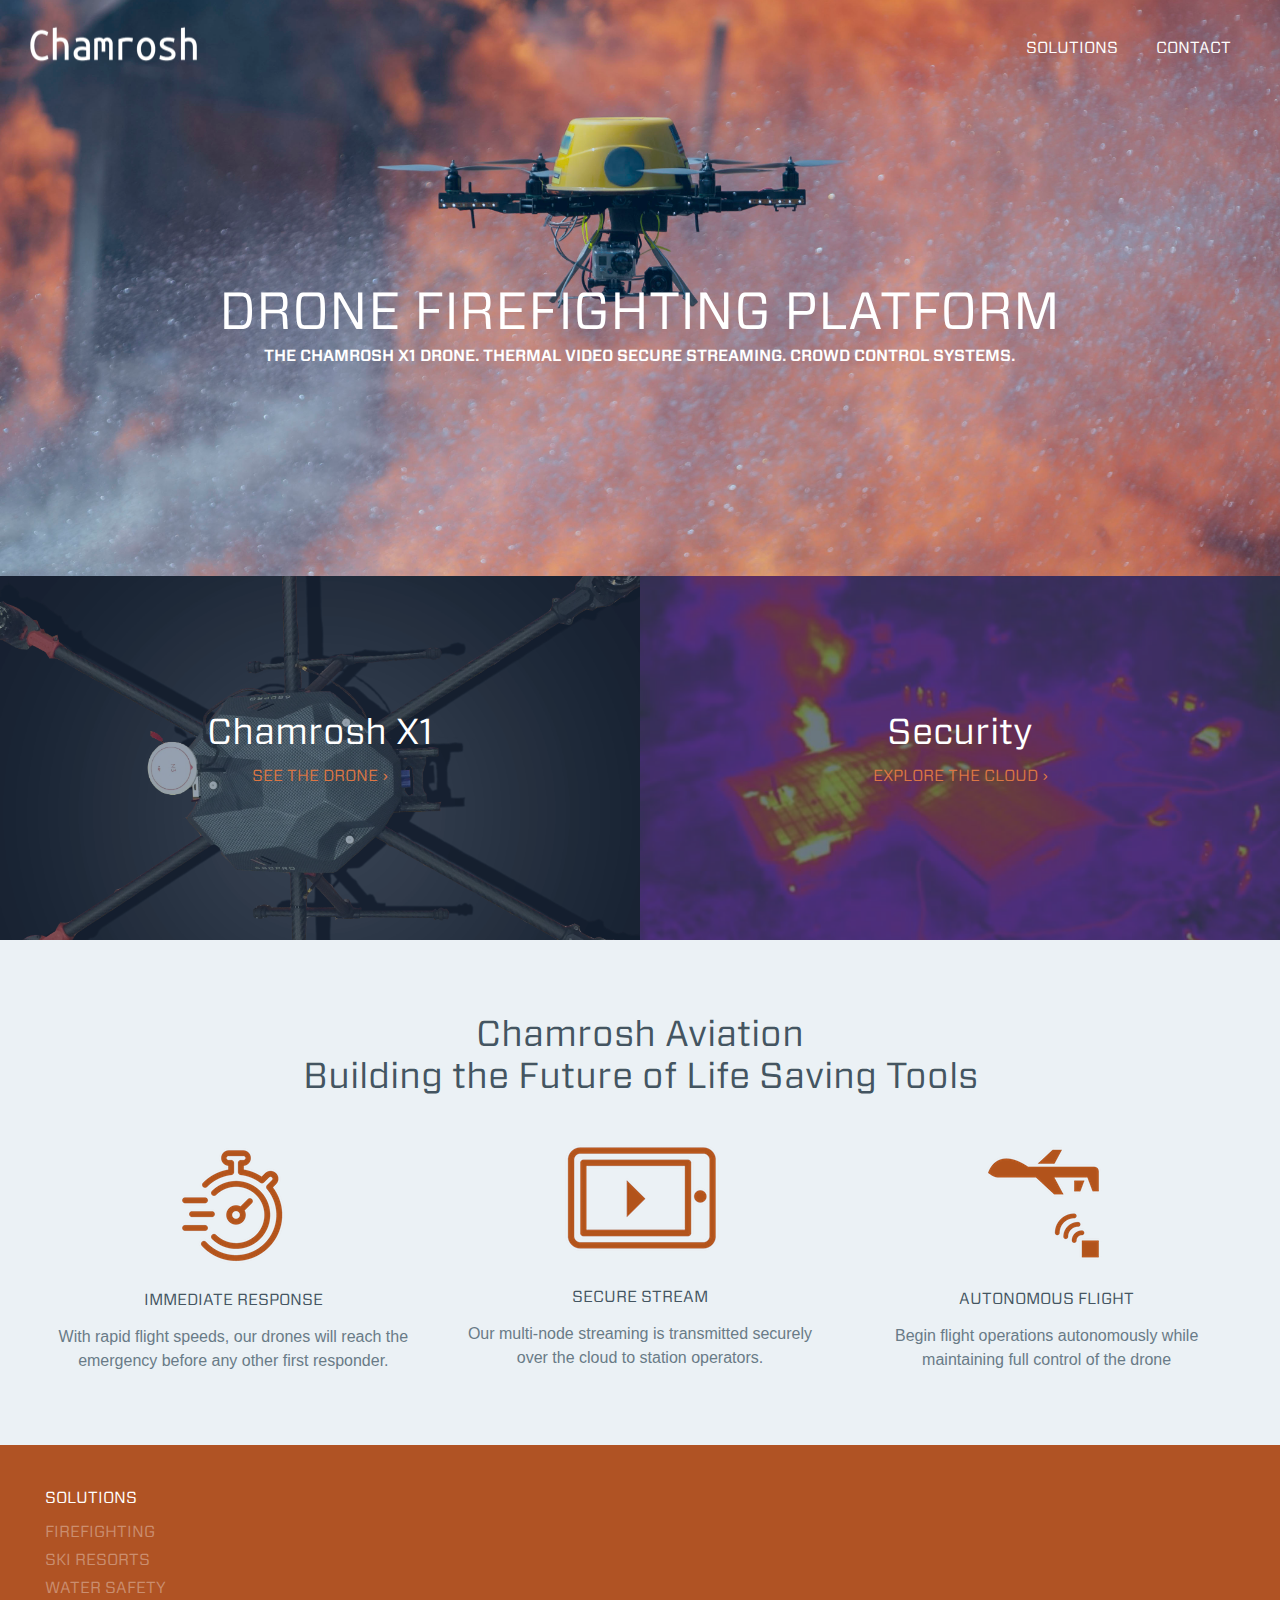
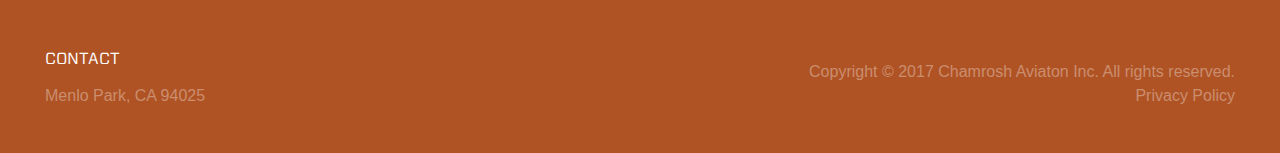
==== commit 83e73415: "got anchors and side menu closing actions working" ====
--- a/index.html
+++ b/index.html
@@ -77,26 +77,21 @@
                 </button>
                 <ul class="vertical menu">
                     <li>
-                        <a href="product.html">Product</a>
-                    </li>
-                    <li>
-                        <a href="#">Industries</a>
+                        <a href="#">Solutions</a>
                         <ul class="nested vertical menu">
                             <li>
-                                <a href="firefighting.html">Firefighting</a>
+                                <a href="#" aria-label="Close menu" type="button" data-close="">Firefighting</a>
                             </li>
                             <li>
-                                <a href="#">Surveillance</a>
+                                <a href="#" aria-label="Close menu" type="button" data-close="">Ski Resorts</a>
+                            </li>
+                            <li>
+                                <a href="#" aria-label="Close menu" type="button" data-close="">Water Safety</a>
                             </li>
                         </ul>
                     </li>
                     <li>
-                        <a href="#">Company</a>
-                        <ul class="nested vertical menu">
-                            <li>
-                                <a href="team.html">Team</a>
-                            </li>
-                        </ul>
+                        <a href="#contact-footer" aria-label="Close menu" type="button" data-close="">Contact</a>
                     </li>
                 </ul>
             </div>
@@ -109,27 +104,22 @@
                         </div>
                         <div class="columns">
                             <ul id="mainnav" class="horizontal menu align-right">
-                                <li class="2 ">
-                                    <a href="product.html">Product</a>
-                                </li>
                                 <li class="2 submenu">
-                                    <a href="#">Industries</a>
+                                    <a href="#">Solutions</a>
                                     <ul class="dropdown menu vertical">
                                         <li class="2">
-                                            <a href="firefighting.html">Firefighting</a>
+                                            <a href="#">Firefighting</a>
                                         </li>
                                         <li class="2">
-                                            <a href="#">Surveillance</a>
+                                            <a href="#">Ski Resorts</a>
+                                        </li>
+                                        <li class="2">
+                                            <a href="#">Water Safety</a>
                                         </li>
                                     </ul>
                                 </li>
-                                <li class="2 submenu">
-                                    <a href="#">Company</a>
-                                    <ul class="dropdown menu vertical">
-                                        <li class="2">
-                                            <a href="team.html">Team</a>
-                                        </li>
-                                    </ul>
+                                <li class="2 ">
+                                    <a href="#contact-footer">Contact</a>
                                 </li>
                             </ul>
                             <button id="sidemenu-toggle" class="menu-icon float-right" data-open="sidemenu" type="button" aria-expanded="false" aria-controls="sidemenu"></button>
@@ -196,25 +186,18 @@
                 </section>
 
 
-                <footer class="row small-12 columns" style="background-color: #B05324 !important">
+                <footer id="contact-footer" class="row small-12 columns" style="background-color: #B05324 !important">
                     <div class="row align-justify">
                         <div class="columns large-9 medium-12 small-12">
                             <div class="row">
 
-                                <ul class="navcolumn large-3 medium-4 small-12 columns"><li>Main</li>
+                                <ul class="navcolumn large-3 medium-4 small-12 columns"><li>Solutions</li>
                                     <ul>
-                                        <li><a href="product.html">Product</a>
-                                        </li>
-                                        <li><a href="team.html">Company</a>
-                                        </li>
-                                    </ul>
-                                </ul>
-                                <ul class="navcolumn large-3 medium-4 small-12 columns"><li>Industries</li>
-                                    <ul>
-
-                                        <li><a href="firefighting.html">Firefighting</a>
-                                        </li>
-                                        <li><a href="#">Surveillance</a>
+                                        <li><a href="#">Firefighting</a>
+                                        </li>
+                                        <li><a href="#">Ski Resorts</a>
+                                        </li>
+                                        <li><a href="#">Water Safety</a>
                                         </li>
                                     </ul>
                                 </ul>
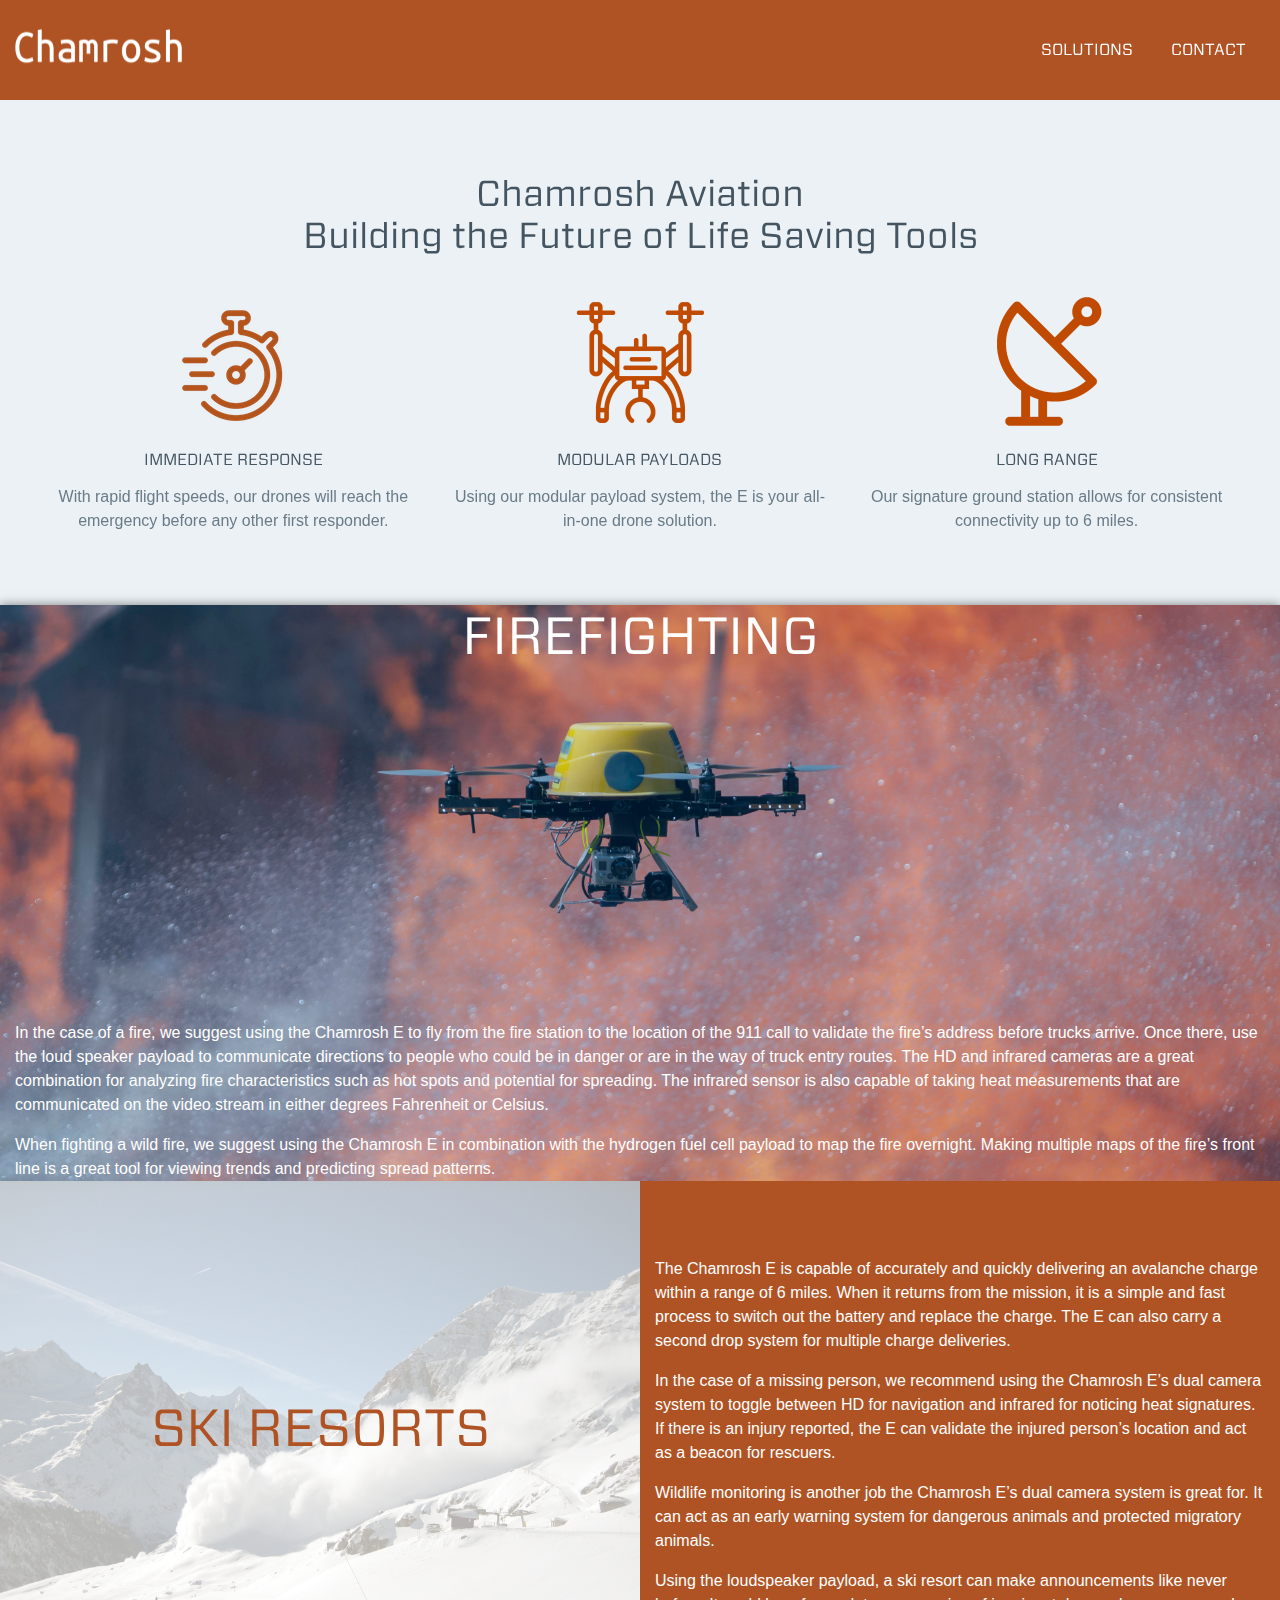
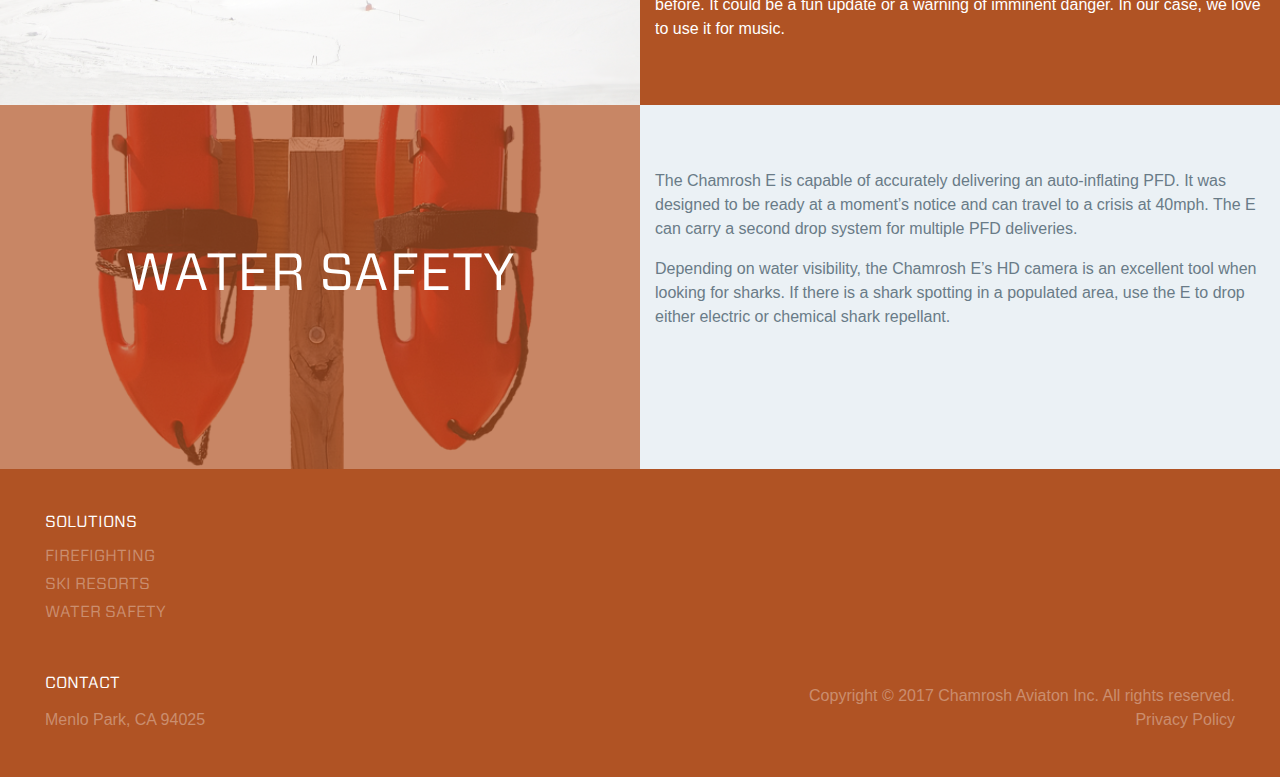
==== commit 494c94c6: "lots of changes but almost done with phase 1" ====
--- a/index.html
+++ b/index.html
@@ -80,13 +80,13 @@
                         <a href="#">Solutions</a>
                         <ul class="nested vertical menu">
                             <li>
-                                <a href="#" aria-label="Close menu" type="button" data-close="">Firefighting</a>
+                                <a href="#fire" aria-label="Close menu" type="button" data-close="">Firefighting</a>
                             </li>
                             <li>
-                                <a href="#" aria-label="Close menu" type="button" data-close="">Ski Resorts</a>
+                                <a href="#ski" aria-label="Close menu" type="button" data-close="">Ski Resorts</a>
                             </li>
                             <li>
-                                <a href="#" aria-label="Close menu" type="button" data-close="">Water Safety</a>
+                                <a href="#water" aria-label="Close menu" type="button" data-close="">Water Safety</a>
                             </li>
                         </ul>
                     </li>
@@ -96,9 +96,7 @@
                 </ul>
             </div>
 
-            <div class="off-canvas-content" data-off-canvas-content="">
-                <header class="small-12 columns" style="background-image: url(Pictures/background.jpg)">
-                    <div id="topbar" class="row medium-collapse align-middle">
+                    <div id="topbar" class="medium-collapse align-middle" style="padding: 15px; display: flex; flex-direction: row; align-content: center">
                         <div class="columns shrink">
                             <h1><a href="index.html">Chamrosh</a></h1>
                         </div>
@@ -108,13 +106,13 @@
                                     <a href="#">Solutions</a>
                                     <ul class="dropdown menu vertical">
                                         <li class="2">
-                                            <a href="#">Firefighting</a>
+                                            <a href="#fire">Firefighting</a>
                                         </li>
                                         <li class="2">
-                                            <a href="#">Ski Resorts</a>
+                                            <a href="#ski">Ski Resorts</a>
                                         </li>
                                         <li class="2">
-                                            <a href="#">Water Safety</a>
+                                            <a href="#water">Water Safety</a>
                                         </li>
                                     </ul>
                                 </li>
@@ -125,40 +123,9 @@
                             <button id="sidemenu-toggle" class="menu-icon float-right" data-open="sidemenu" type="button" aria-expanded="false" aria-controls="sidemenu"></button>
                         </div>
                     </div>
-                    <div id="masthead" class="row align-middle home">
-                        <div class="large-10 large-offset-1 columns">
-                            <h2 class="text-center">Drone Firefighting Platform</h2>
-                            <p class="text-center">The Chamrosh X1 Drone. Thermal Video Secure Streaming. Crowd Control Systems.</p>
-
-                        </div>
-                    </div>
-                </header>
-
-                <section class="small-12 columns">
-                </section>
-                <section class="small-12 columns">
-                    <div class="row small-collapse">
-
-                        <div class="medium-6 small-12 columns spotlight" style="background-image: url(Pictures/drone6.png);">
-
-                            <div class="spotlight-info">
-                                <h3 class="text-center reset">Chamrosh X1</h3>
-                                <p class="text-center"><a href="product.html" class="link">See the Drone ›</a></p>
-                            </div>
-                        </div>
-
-                        <div class="medium-6 small-12 columns spotlight"  style="background-image: url(Pictures/thermal.png);">
-
-                            <div class="spotlight-info">
-                                <h3 class="text-center reset">Security</h3>
-                                <p class="text-center"><a href="firefighting.html" class="link">Explore the Cloud ›</a></p>
-                            </div>
-                        </div>
-                    </div>
-                </section>
-
 
                 <section class="small-12 columns pad stripe">
+
                     <h3 class="text-center">Chamrosh Aviation<br>Building the Future of Life Saving Tools</h3>
                     <div class="row">
                         <div class="medium-4 small-12 columns industry">
@@ -170,21 +137,85 @@
                         </div>
                         <div class="medium-4 small-12 columns industry">
                             <div class="text-center">
-                                <img src="Pictures/stream.png" alt="">
-                            </div>
-                            <h4 class="text-center">Secure Stream</h4>
-                            <p class="text-center">Our multi-node streaming is transmitted securely over the cloud to station operators.</p>
+                                <img src="Pictures/drone_icon.png" alt="">
+                            </div>
+                            <h4 class="text-center">Modular Payloads</h4>
+                            <p class="text-center">Using our modular payload system, the E is your all-in-one drone solution.</p>
                         </div>
                         <div class="medium-4 small-12 columns industry">
                             <div class="text-center">
-                                <img src="Pictures/auto.png" alt="">
-                            </div>
-                            <h4 class="text-center">Autonomous Flight</h4>
-                            <p class="text-center">Begin flight operations autonomously while maintaining full control of the drone</p>
-                        </div>
-                    </div>
-                </section>
-
+                                <img src="Pictures/long_range.png" alt="">
+                            </div>
+                            <h4 class="text-center">Long Range</h4>
+                            <p class="text-center">Our signature ground station allows for consistent connectivity up to 6 miles.</p>
+                        </div>
+                    </div>
+                </section>
+
+            <div class="off-canvas-content" data-off-canvas-content="">
+                <header id="fire" class="small-12 columns flex-wide" style="background-image: url(Pictures/background.jpg)">
+                    
+                            <h2 class="text-center">Firefighting</h2>
+                            <div>
+                                <p class="">In the case of a fire, we suggest using the Chamrosh E to fly from the fire station to the location of the 911 call to validate the fire’s address before trucks arrive. Once there, use the loud speaker payload to communicate directions to people who could be in danger or are in the way of truck entry routes. The HD and infrared cameras are a great combination for analyzing fire characteristics such as hot spots and potential for spreading. The infrared sensor is also capable of taking heat measurements that are communicated on the video stream in either degrees Fahrenheit or Celsius.</p>
+
+
+
+                                <p>When fighting a wild fire, we suggest using the Chamrosh E in combination with the hydrogen fuel cell payload to map the fire overnight. Making multiple maps of the fire’s front line is a great tool for viewing trends and predicting spread patterns.</p>
+                            </div>
+
+                </header>
+
+                <section class="small-12 columns">
+                </section>
+                <section class="small-12 columns">
+                    <div class="row small-collapse">
+
+                        <div class="medium-6 small-12 columns spotlight" style="background-image: url(Pictures/ski_resorts.png);">
+
+                            <div id="ski" class="spotlight-info white-tint vertical-flex">
+                                <h2 class="text-center reset" style="color: #B05324;">Ski Resorts</h3>
+                            </div>
+                        </div>
+
+                        <div class="medium-6 small-12 columns spotlight" style="background-color: #B05324">
+
+                            <div class="spotlight-info" style="margin-top: 0px !important">
+                                <h3 class="text-center reset"></h3>
+                                <p class="" style="color: white">The Chamrosh E is capable of accurately and quickly delivering an avalanche charge within a range of 6 miles. When it returns from the mission, it is a simple and fast process to switch out the battery and replace the charge. The E can also carry a second drop system for multiple charge deliveries.</p>
+
+                                <p style="color: white"> In the case of a missing person, we recommend using the Chamrosh E’s dual camera system to toggle between HD for navigation and infrared for noticing heat signatures. If there is an injury reported, the E can validate the injured person’s location and act as a beacon for rescuers.</p>
+
+                                <p style="color: white"> Wildlife monitoring is another job the Chamrosh E’s dual camera system is great for. It can act as an early warning system for dangerous animals and protected migratory animals. </p>
+
+                                <p style="color: white"> Using the loudspeaker payload, a ski resort can make announcements like never before. It could be a fun update or a warning of imminent danger. In our case, we love to use it for music.</p>
+                            </div>
+                        </div>
+                    </div>
+                </section>
+                <section class="small-12 columns">
+                    <div class="row small-collapse">
+
+                        <div class="medium-6 small-12 columns spotlight" style="background-image: url(Pictures/water_safety.png);">
+
+                            <div id="water" class="spotlight-info orange-tint vertical-flex">
+                                <h2 class="text-center reset" style="color: white;">Water Safety</h3>
+                                <p class=""></p>
+                            </div>
+                        </div>
+
+                        <div class="medium-6 small-12 columns spotlight stripe">
+
+                            <div class="spotlight-info" style="margin-top: 0px !important">
+                                <p class="">The Chamrosh E is capable of accurately delivering an auto-inflating PFD. It was designed to be ready at a moment’s notice and can travel to a crisis at 40mph. The E can carry a second drop system for multiple PFD deliveries. </p>
+
+
+                                <p> Depending on water visibility, the Chamrosh E’s HD camera is an excellent tool when looking for sharks. If there is a shark spotting in a populated area, use the E to drop either electric or chemical shark repellant. </p>
+
+                            </div>
+                        </div>
+                    </div>
+                </section>
 
                 <footer id="contact-footer" class="row small-12 columns" style="background-color: #B05324 !important">
                     <div class="row align-justify">
@@ -193,11 +224,11 @@
 
                                 <ul class="navcolumn large-3 medium-4 small-12 columns"><li>Solutions</li>
                                     <ul>
-                                        <li><a href="#">Firefighting</a>
-                                        </li>
-                                        <li><a href="#">Ski Resorts</a>
-                                        </li>
-                                        <li><a href="#">Water Safety</a>
+                                        <li><a href="#fire">Firefighting</a>
+                                        </li>
+                                        <li><a href="#ski">Ski Resorts</a>
+                                        </li>
+                                        <li><a href="#water">Water Safety</a>
                                         </li>
                                     </ul>
                                 </ul>
--- a/src/site.css
+++ b/src/site.css
@@ -73,6 +73,42 @@
 .no-js .flexslider .slides > li:first-child {
   display: block;
 }
+/** ====================================================================================================================
+ * PHASE 1 STYLES
+ * ====================================================================================================================*/
+.white-tint {
+    z-index: 1;
+    height: 100%;
+    width: 100%;
+    position: fixed;
+    overflow: auto;
+    top: 0px;
+    left: 0px;
+    background: rgba(255, 255, 255, 0.7);
+}
+
+.orange-tint {
+    z-index: 1;
+    height: 100%;
+    width: 100%;
+    position: fixed;
+    overflow: auto;
+    top: 0px;
+    left: 0px;
+    background: rgba(176, 83, 36, 0.7);
+}
+.vertical-flex {
+  display: flex;
+  flex-direction: column;
+  justify-content: center;
+}
+
+.flex-wide {
+  display: flex;
+  flex-direction: column;
+  justify-content: space-between;
+}
+
 /* ====================================================================================================================
  * DEFAULT THEME
  * ====================================================================================================================*/
@@ -2076,11 +2112,10 @@
 @media screen and (max-width: 39.9375em) { section .submasthead .submasthead-info { padding: 36px 24px !important; } }
 section .spotlight { position: relative; overflow: hidden; background-size: cover; background-position: center; background-repeat: no-repeat; }
 @media screen and (min-width: 40em) { section .spotlight { min-height: 364px; } }
-section .spotlight p { color: #ffffff; }
 section .spotlight h3 { color: #ffffff; }
-section .spotlight .spotlight-info { position: relative; z-index: 1; padding: 70px 45px; overflow: hidden; margin-top: 10%; /*@media screen and (max-width: 39.9375em) { margin-top: 0;
+section .spotlight .spotlight-info { position: relative; z-index: 1; padding: 0.9375rem; padding-top: 4rem; padding-bottom: 4rem; overflow: hidden; margin-top: 0%; /*@media screen and (max-width: 39.9375em) { margin-top: 0;
 }*/ }
-@media screen and (min-width: 39.9375em) and (max-width: 63.9375em) { section .spotlight .spotlight-info { padding: 36px 24px !important; margin-top: 25%; } }
+@media screen and (min-width: 39.9375em) and (max-width: 63.9375em) { section .spotlight .spotlight-info { padding: 36px 24px !important; margin-top: 0%; } }
 section .jobs { margin-bottom: 36px; }
 section .jobs ul { margin-bottom: 0; }
 section .logos a.logo { display: block; }
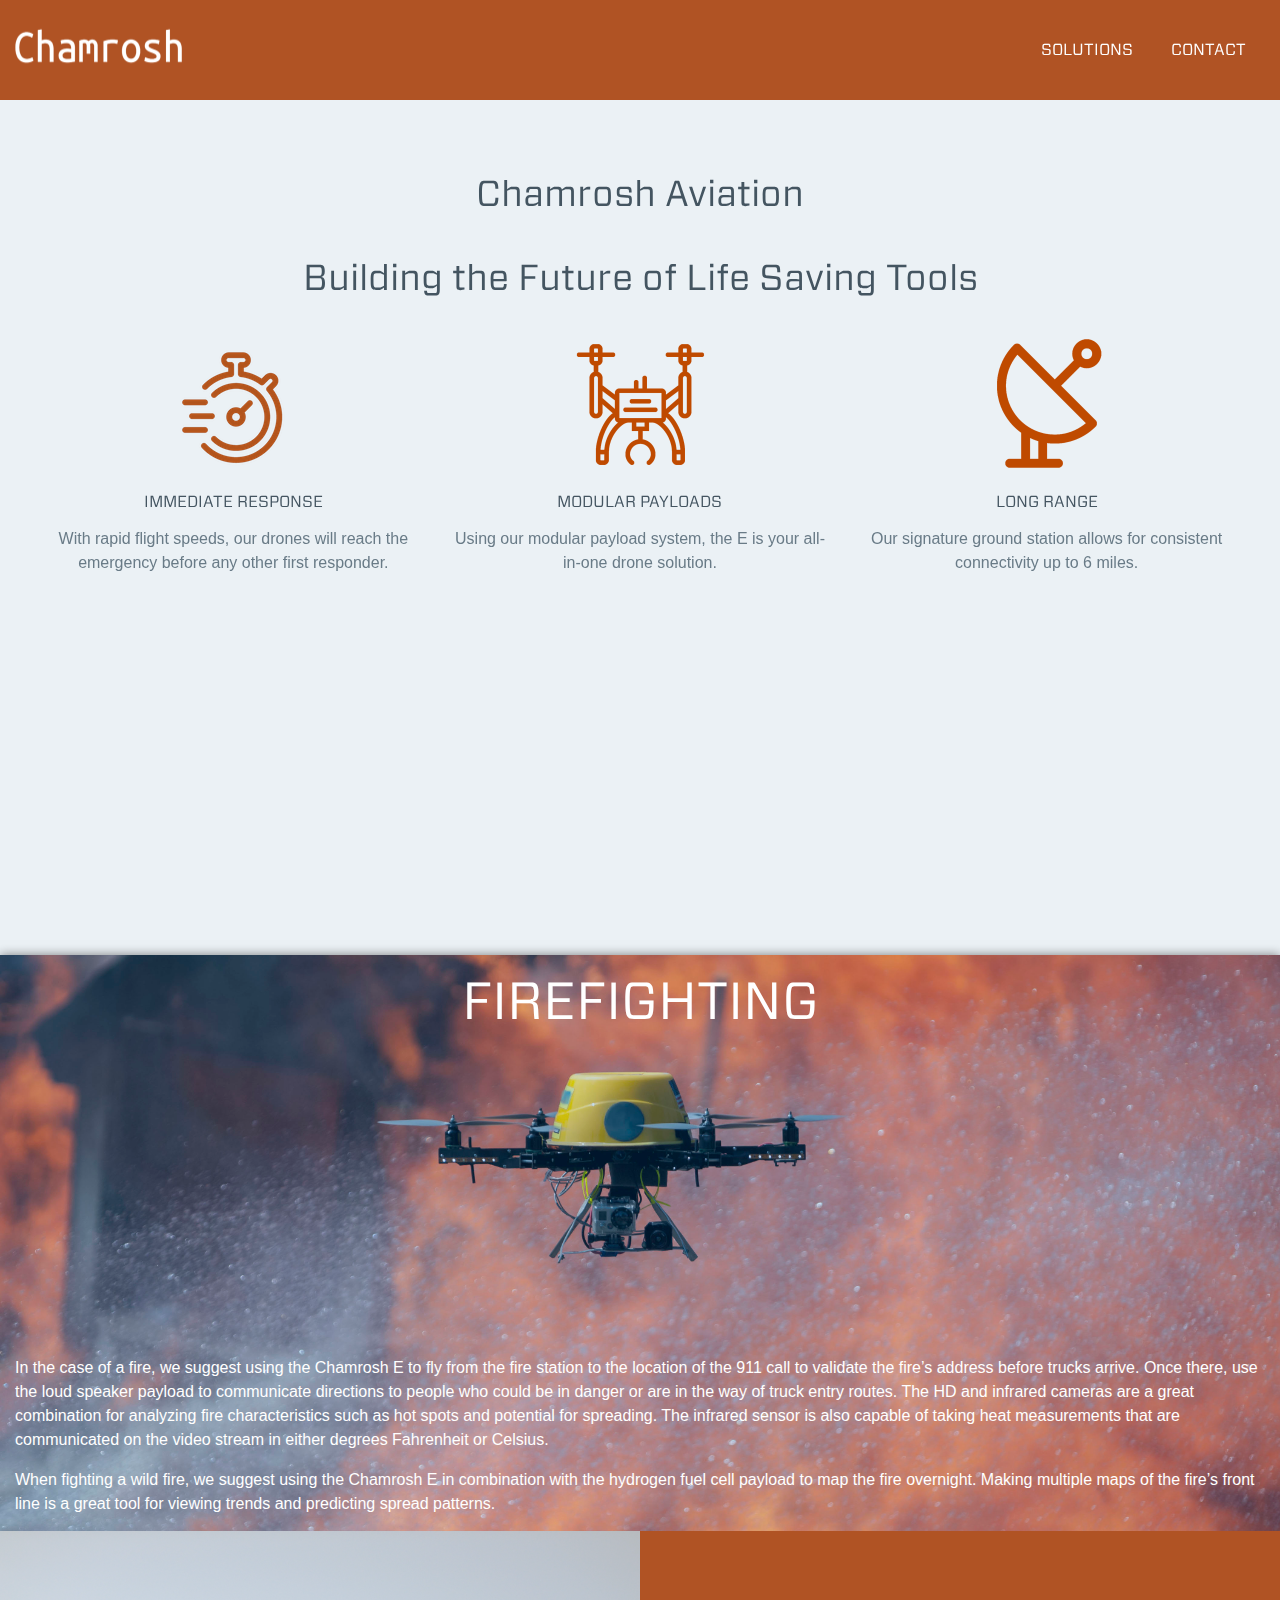
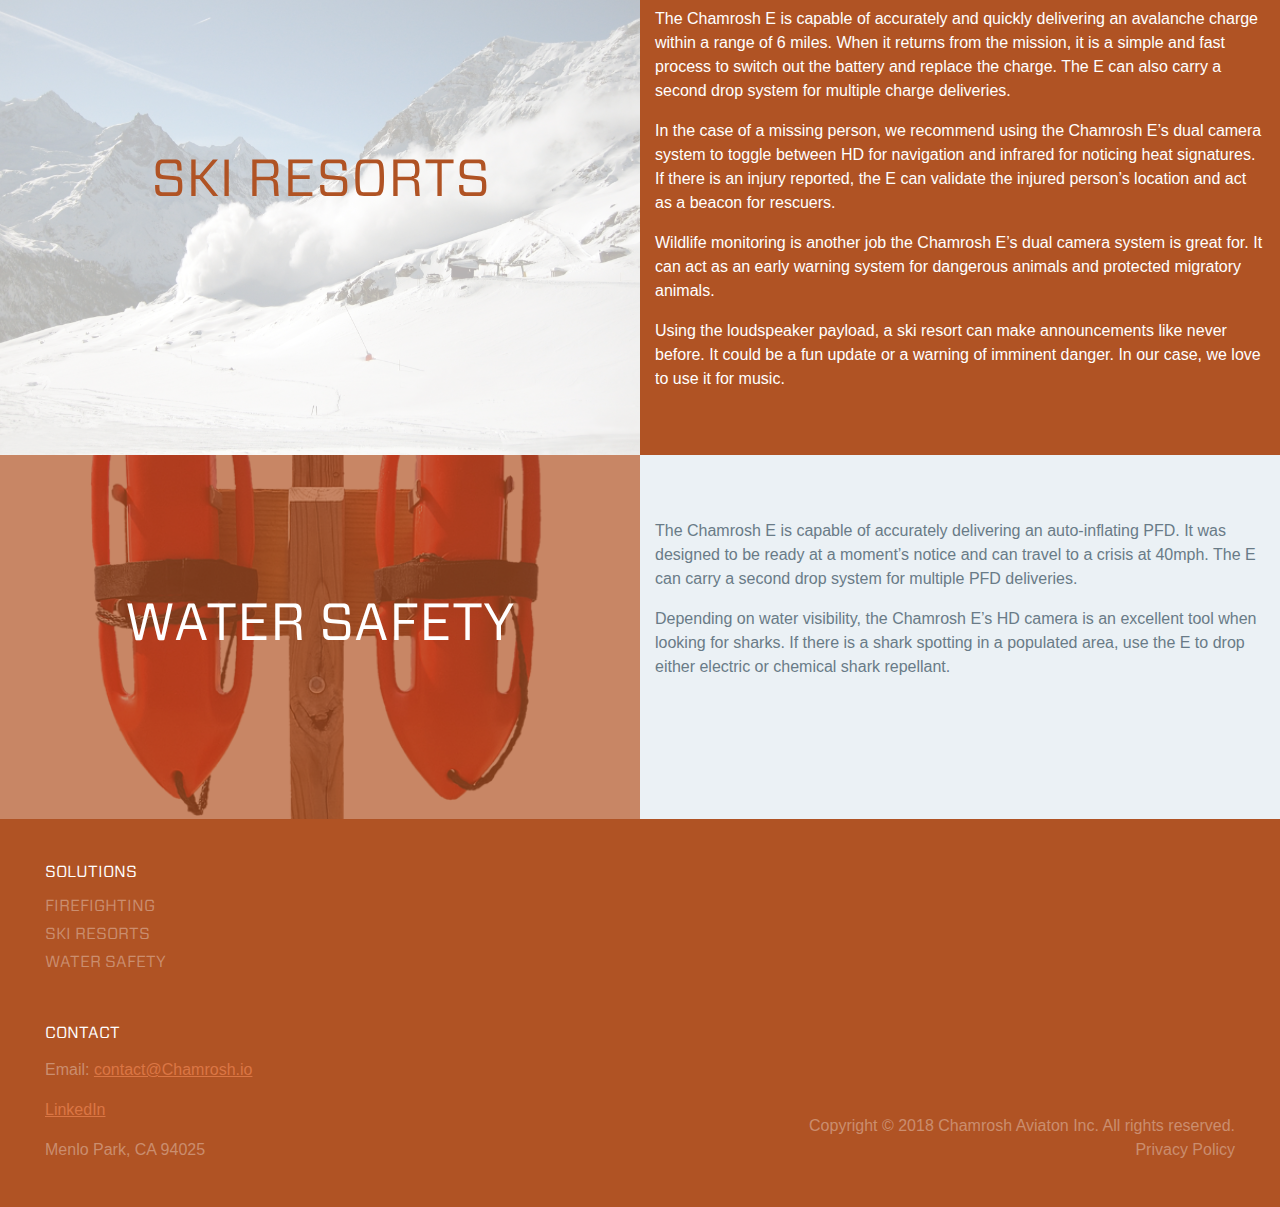
==== commit 7d0369c6: "last commit before screenshare team review" ====
--- a/index.html
+++ b/index.html
@@ -29,11 +29,11 @@
     <meta name="dcterms.Publisher" content="Chamrosh">
     <meta name="dcterms.Type" content="text/html">
     <meta name="dcterms.Coverage" content="http://chamrosh.io/">
-    <meta name="dcterms.Rights" content="Copyright ©2017 Chamrosh.">
+    <meta name="dcterms.Rights" content="Copyright ©2018 Chamrosh.">
     <meta name="dcterms.Title" content="Chamrosh Aviation">
     <meta name="dcterms.Subject" content="">
     <meta name="dcterms.Contributor" content="Chamrosh">
-    <meta name="dcterms.Date" content="2017-04-12">
+    <meta name="dcterms.Date" content="2018-03-20">
     <meta name="dcterms.Description" content="Chamrosh Aviation is creating leading drone systems and autonomous platforms.">
 
     <!-- Facebook OpenGraph -->
@@ -124,9 +124,9 @@
                         </div>
                     </div>
 
-                <section class="small-12 columns pad stripe">
-
-                    <h3 class="text-center">Chamrosh Aviation<br>Building the Future of Life Saving Tools</h3>
+                <section class="small-12 columns pad stripe intro-body">
+
+                    <h3 class="text-center">Chamrosh Aviation<br><br>Building the Future of Life Saving Tools</h3>
                     <div class="row">
                         <div class="medium-4 small-12 columns industry">
                             <div class="text-center">
@@ -163,8 +163,9 @@
 
                                 <p>When fighting a wild fire, we suggest using the Chamrosh E in combination with the hydrogen fuel cell payload to map the fire overnight. Making multiple maps of the fire’s front line is a great tool for viewing trends and predicting spread patterns.</p>
                             </div>
-
                 </header>
+                <div class="stripe">
+                </div>
 
                 <section class="small-12 columns">
                 </section>
@@ -238,10 +239,16 @@
                     <div class="row rowbottom align-justify">
                         <div class="columns large-6 medium-12 small-12">
                             <h4>Contact</h4>
+                            <p>
+                                Email: <a target="_blank" href="mailto:%22Chamrosh%22%3ccontact@chamrosh.io%3e">contact@Chamrosh.io</a>
+                            </p>
+                            <p>
+                                <a target="_blank" href="https://www.linkedin.com/company/chamrosh/">LinkedIn</a>
+                            </p>
                             <p>Menlo Park, CA 94025<br>
                             </p></div>
                         <div class="columns large-6 medium-12 small-12 align-self-bottom">
-                            <p class="copyright">Copyright © 2017 Chamrosh Aviaton Inc. All rights reserved.</p>
+                            <p class="copyright">Copyright © 2018 Chamrosh Aviaton Inc. All rights reserved.</p>
                             <p class="privacy"><a href="#">Privacy Policy</a></p>
                         </div>
                     </div>
--- a/src/site.css
+++ b/src/site.css
@@ -76,6 +76,9 @@
 /** ====================================================================================================================
  * PHASE 1 STYLES
  * ====================================================================================================================*/
+ .intro-body {
+   min-height: 95vh;
+ }
 .white-tint {
     z-index: 1;
     height: 100%;
@@ -107,6 +110,7 @@
   display: flex;
   flex-direction: column;
   justify-content: space-between;
+  padding: 15px;
 }
 
 /* ====================================================================================================================
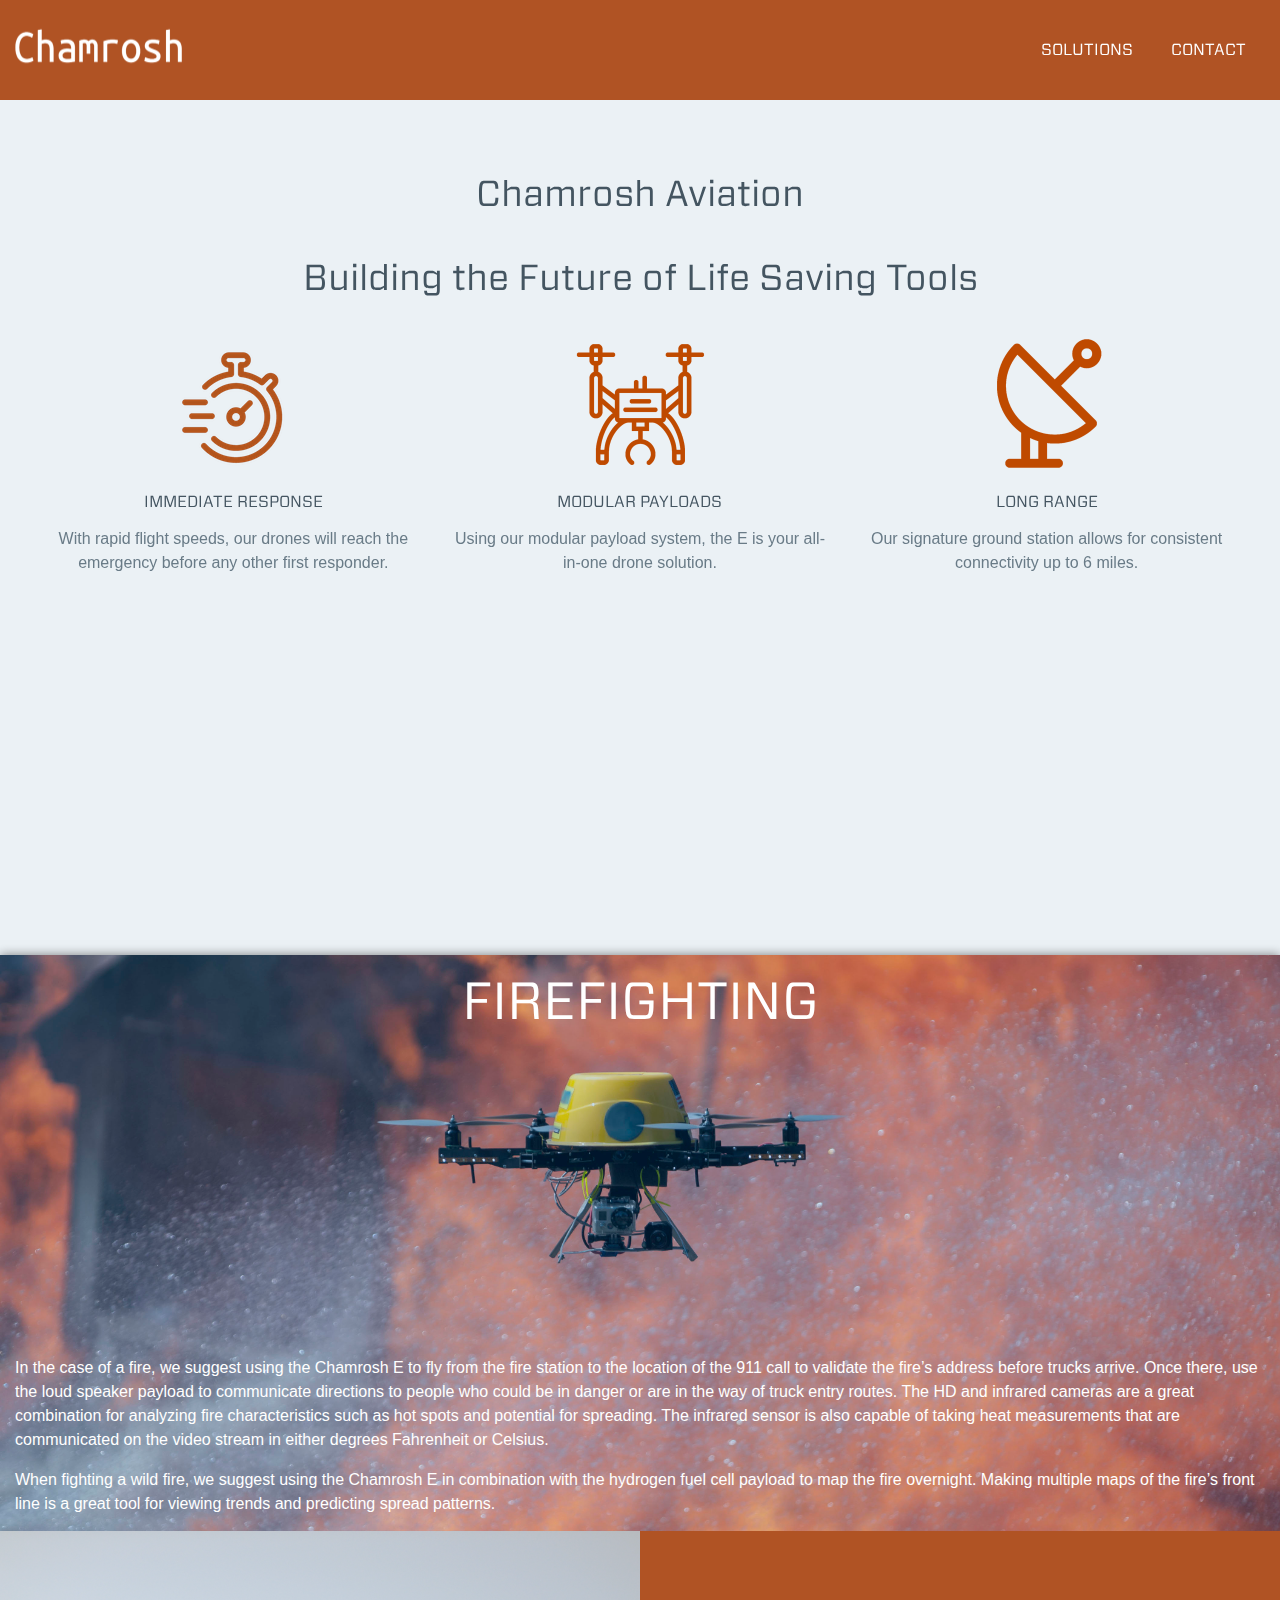
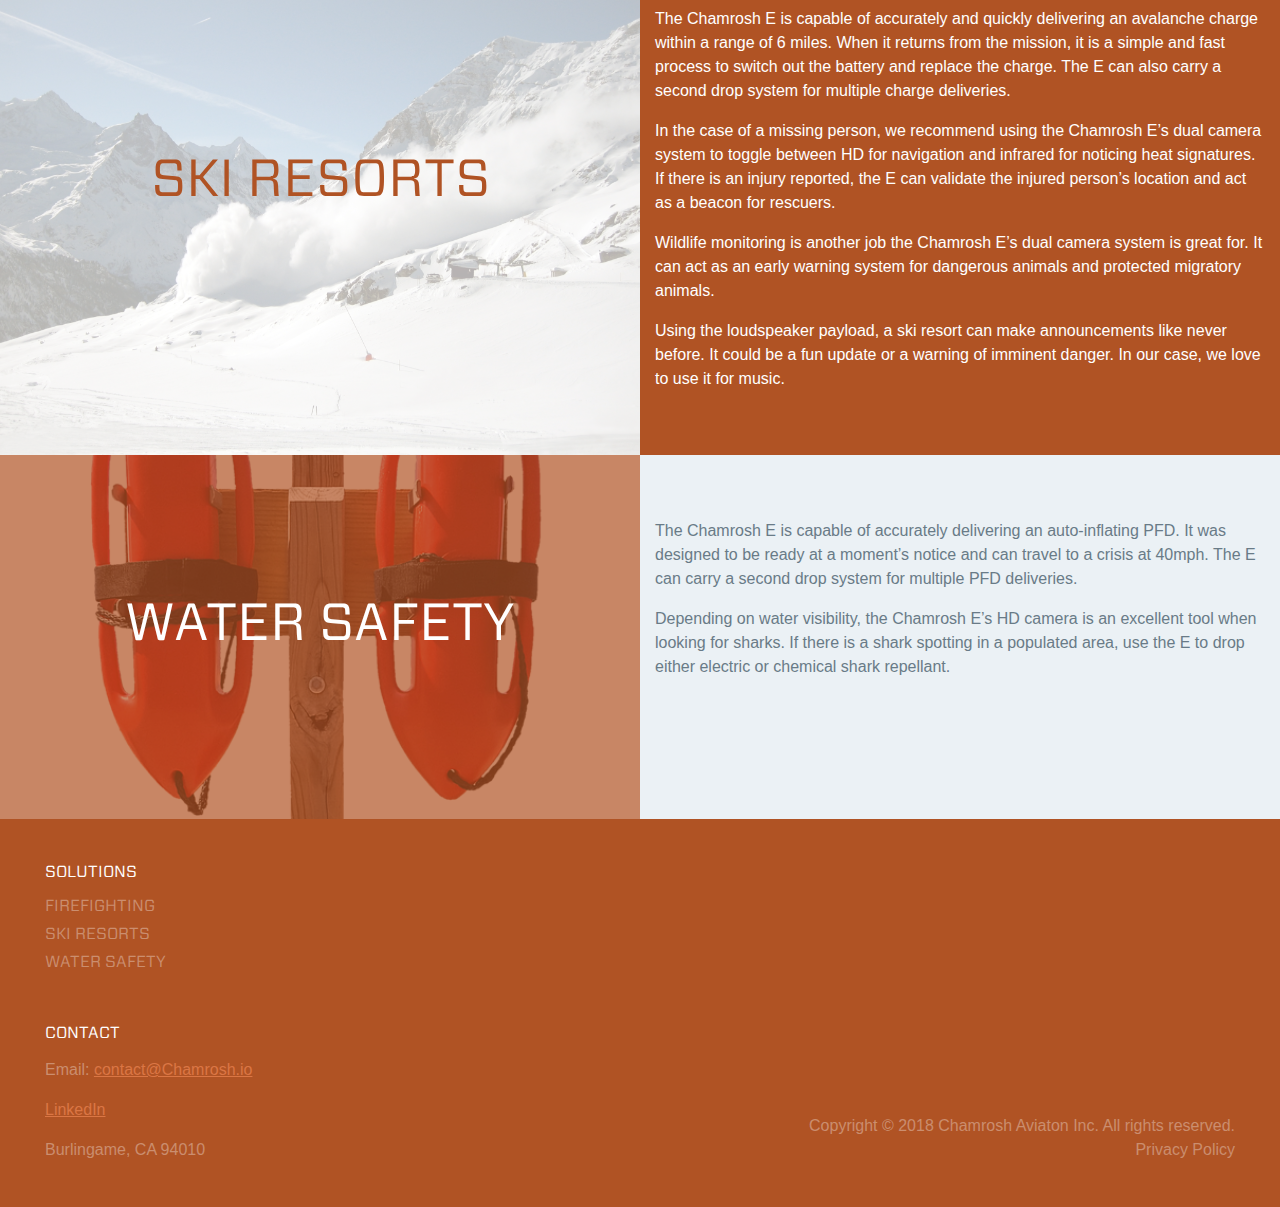
==== commit fa72dc85: "burlingame change" ====
--- a/index.html
+++ b/index.html
@@ -245,7 +245,7 @@
                             <p>
                                 <a target="_blank" href="https://www.linkedin.com/company/chamrosh/">LinkedIn</a>
                             </p>
-                            <p>Menlo Park, CA 94025<br>
+                            <p>Burlingame, CA 94010<br>
                             </p></div>
                         <div class="columns large-6 medium-12 small-12 align-self-bottom">
                             <p class="copyright">Copyright © 2018 Chamrosh Aviaton Inc. All rights reserved.</p>
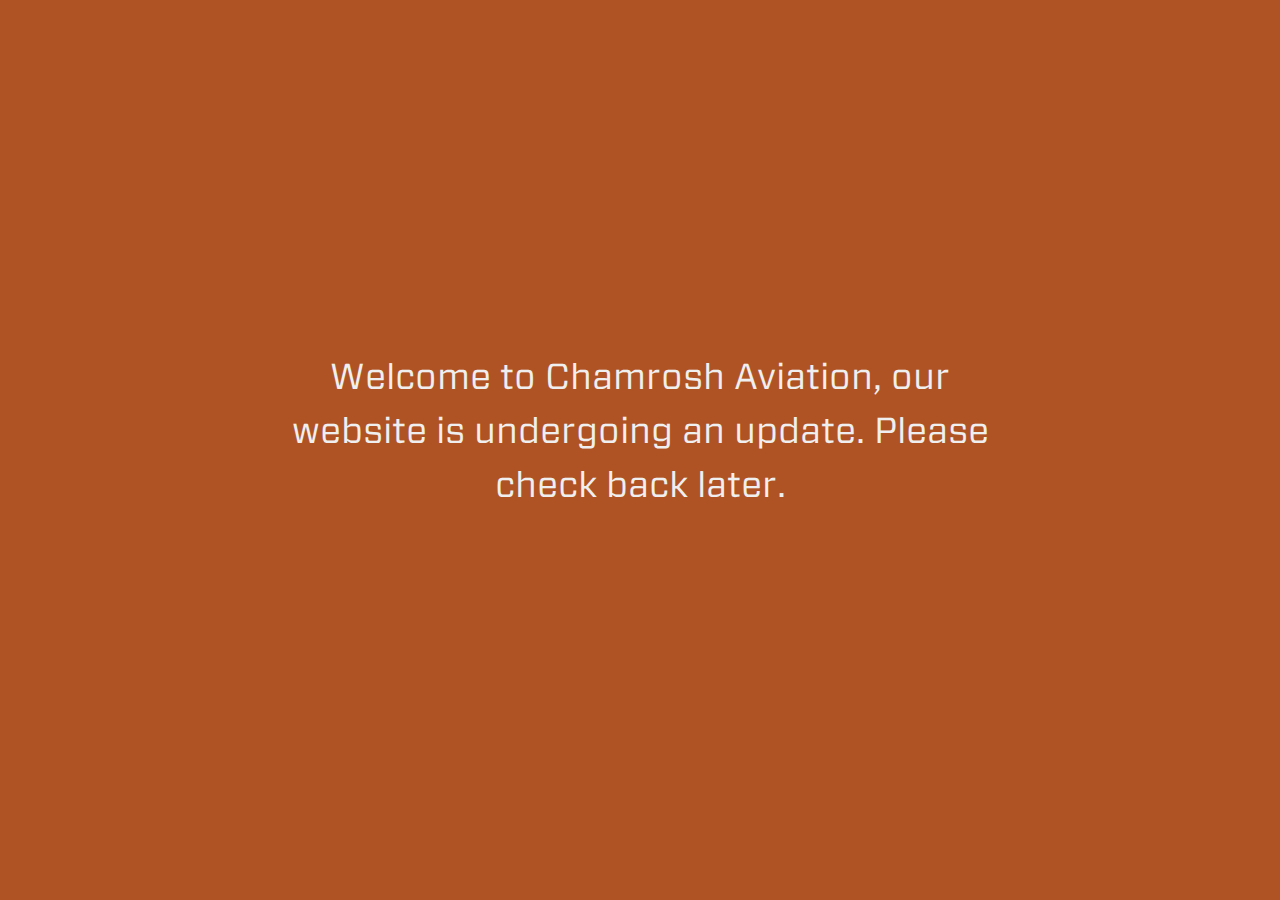
==== commit d93add5d: "switched up WIP page" ====
--- a/index.html
+++ b/index.html
@@ -61,12 +61,17 @@
     <link rel="home" href="http://chamrosh.io/">
     <link rel="stylesheet" type="text/css" href="src/fonts.css">
     <link rel="stylesheet" href="src/site.css">
-
-
-
-
-<body class="page-" cz-shortcut-listen="true" data-whatinput="mouse">
-<div id="container" class="row">
+    <link rel="stylesheet" href="src/custom.css">
+
+
+
+
+<!--TODO: Take out .center class when undoing WIP page-->
+<body class="center page-" cz-shortcut-listen="true" data-whatinput="mouse">
+
+<h3 class="text-center bright-text">Welcome to Chamrosh Aviation, our website is undergoing an update. Please check back later.</h3>
+
+<!--<div id="container" class="row">
     <div class="off-canvas-wrapper">
         <div class="off-canvas-wrapper-inner" data-off-canvas-wrapper="">
 
@@ -257,7 +262,7 @@
 
         </div>
     </div>
-</div>
+</div>-->
 
 <script src="src/site-min.js"></script><div class="full reveal videomodal without-overlay" id="video-home" data-reveal="ln15yv-reveal" role="dialog" aria-hidden="true" data-yeti-box="video-home" data-resize="video-home" data-events="resize" style="top: 0px; left: 0px; margin: 0px;">
     <div class="flex-video widescreen">
@@ -278,14 +283,4 @@
     });
 </script>
 
-
-
-
-
-
-
-
-
-
-
-
+</body>--- a/src/site.css
+++ b/src/site.css
@@ -1,6 +1,4 @@
 @charset "UTF-8";
-
-
 /*
  * jQuery FlexSlider v2.6.3
  * http://www.woothemes.com/flexslider/
@@ -73,45 +71,7 @@
 .no-js .flexslider .slides > li:first-child {
   display: block;
 }
-/** ====================================================================================================================
- * PHASE 1 STYLES
- * ====================================================================================================================*/
- .intro-body {
-   min-height: 95vh;
- }
-.white-tint {
-    z-index: 1;
-    height: 100%;
-    width: 100%;
-    position: fixed;
-    overflow: auto;
-    top: 0px;
-    left: 0px;
-    background: rgba(255, 255, 255, 0.7);
-}
-
-.orange-tint {
-    z-index: 1;
-    height: 100%;
-    width: 100%;
-    position: fixed;
-    overflow: auto;
-    top: 0px;
-    left: 0px;
-    background: rgba(176, 83, 36, 0.7);
-}
-.vertical-flex {
-  display: flex;
-  flex-direction: column;
-  justify-content: center;
-}
-
-.flex-wide {
-  display: flex;
-  flex-direction: column;
-  justify-content: space-between;
-  padding: 15px;
-}
+
 
 /* ====================================================================================================================
  * DEFAULT THEME
--- a/src/custom.css
+++ b/src/custom.css
@@ -0,0 +1,56 @@
+/** ====================================================================================================================
+ * PHASE 1 STYLES
+ * ====================================================================================================================*/
+ .intro-body {
+   min-height: 95vh;
+ }
+
+ .center {
+   display: flex;
+   align-items: center;
+   justify-content: center;
+ }
+
+.bright-text {
+  color: #efefef !important;
+  line-height: 150%;
+  max-width: 700px;
+}
+
+.white-tint {
+    z-index: 1;
+    height: 100%;
+    width: 100%;
+    position: fixed;
+    overflow: auto;
+    top: 0px;
+    left: 0px;
+    background: rgba(255, 255, 255, 0.7);
+}
+
+.orange-tint {
+    z-index: 1;
+    height: 100%;
+    width: 100%;
+    position: fixed;
+    overflow: auto;
+    top: 0px;
+    left: 0px;
+    background: rgba(176, 83, 36, 0.7);
+}
+.vertical-flex {
+  display: flex;
+  flex-direction: column;
+  justify-content: center;
+}
+
+.flex-wide {
+  display: flex;
+  flex-direction: column;
+  justify-content: space-between;
+  padding: 15px;
+}
+
+section .spotlight .spotlight-info { position: relative; z-index: 1; padding: 0.9375rem; padding-top: 4rem; padding-bottom: 4rem; overflow: hidden; margin-top: 0%; } 
+@media screen and (min-width: 39.9375em) and (max-width: 63.9375em) { section .spotlight .spotlight-info { padding: 36px 24px !important; margin-top: 0%; } }
+
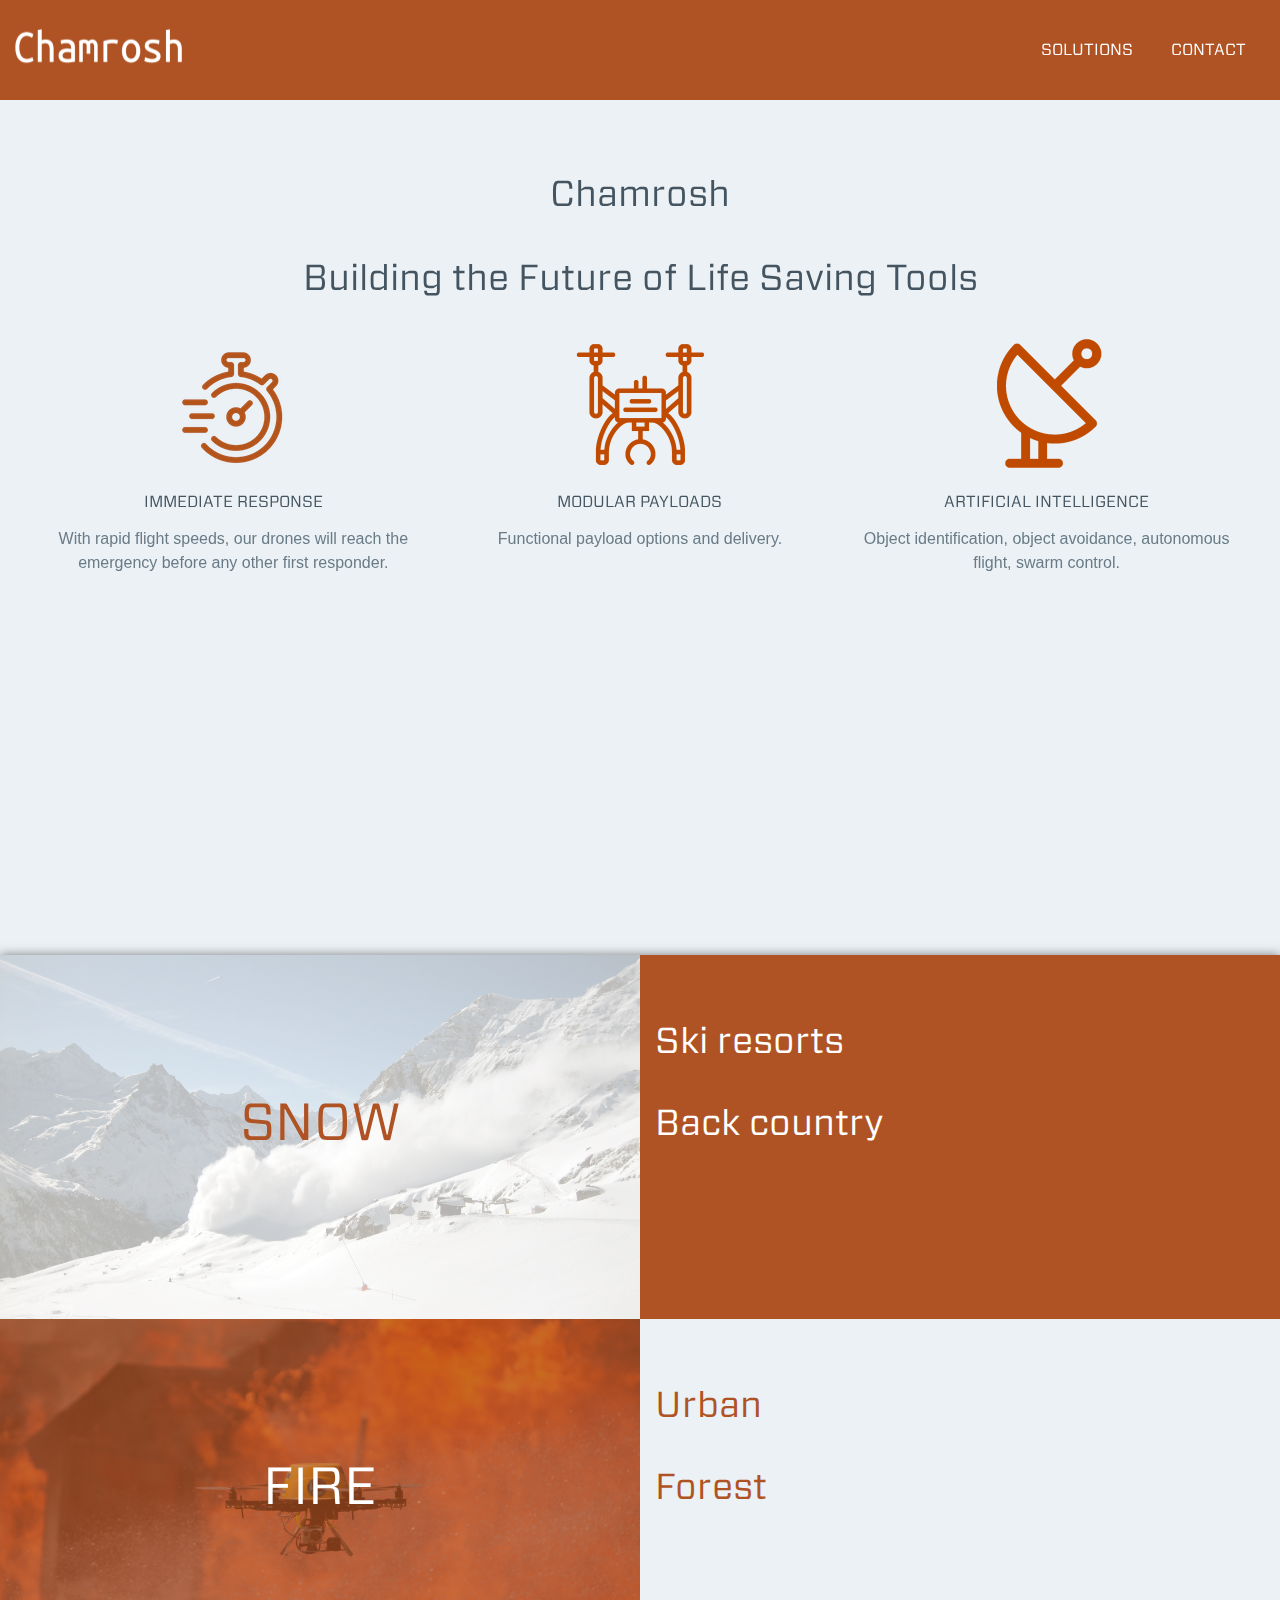
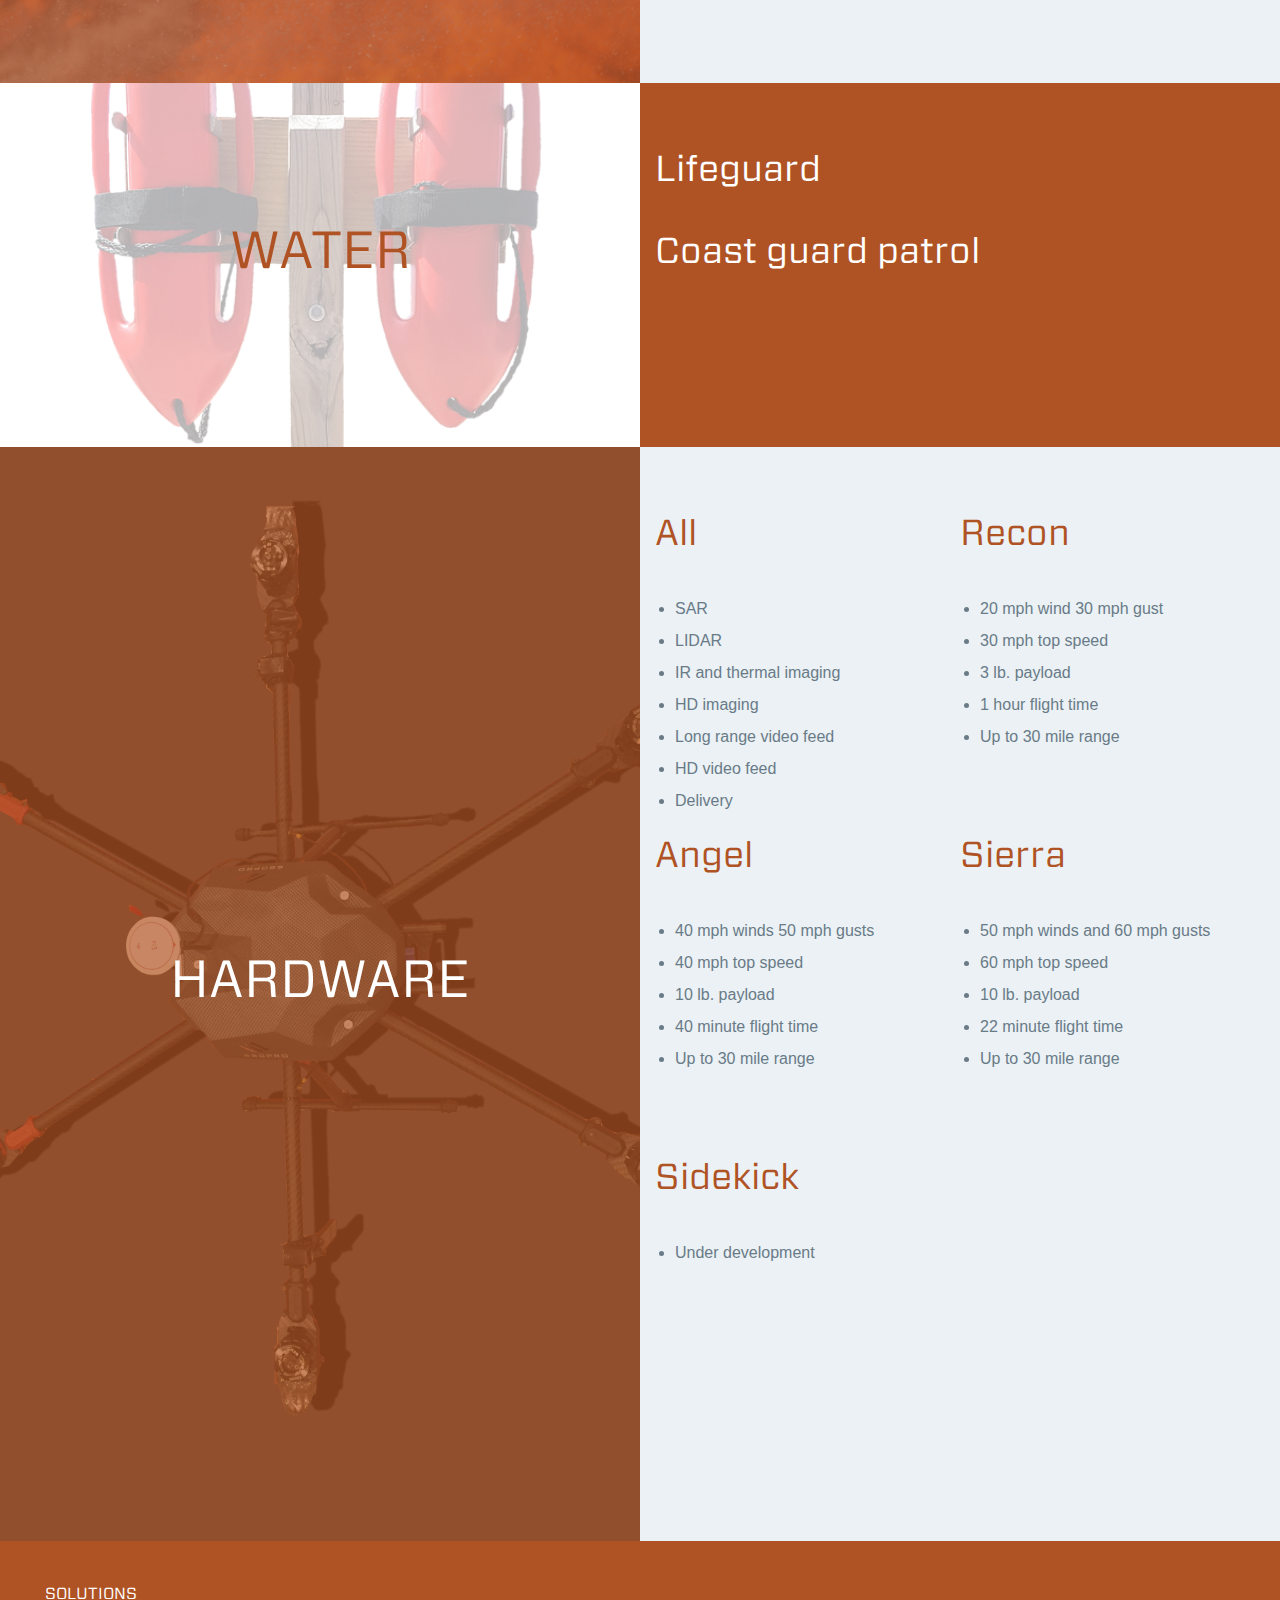
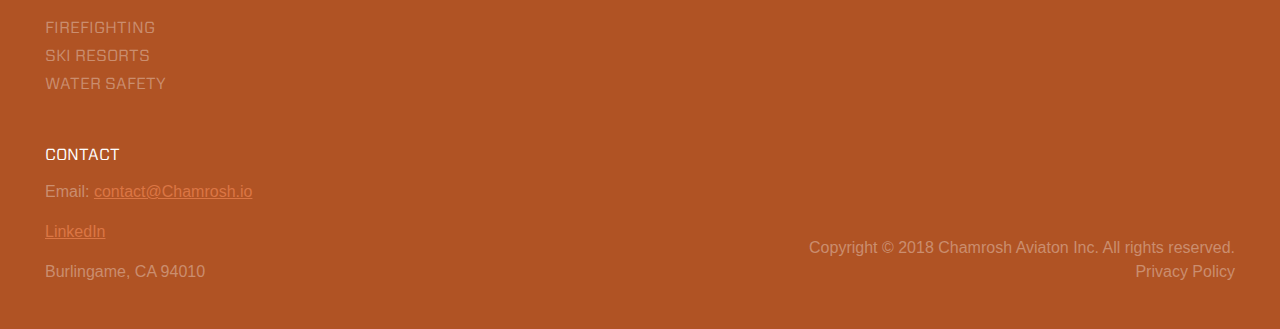
==== commit 9f4deb15: "new vers" ====
--- a/index.html
+++ b/index.html
@@ -7,14 +7,14 @@
     <meta name="viewport" content="width=device-width, initial-scale=1.0">
     <!-- BEGIN SEOmatic rendered SEO Meta -->
 
-    <title>Chamrosh Aviation</title>
+    <title>Chamrosh</title>
 
     <!-- Standard SEO -->
 
 
     <meta name="referrer" content="always">
     <meta name="robots" content="all">
-    <meta name="description" content="Chamrosh Aviation is creating leading drone systems and autonomous platforms.">
+    <meta name="description" content="Chamrosh is creating leading drone systems and autonomous platforms.">
     <meta name="generator" content="SEOmatic">
     <link rel="canonical" href="http://chamrosh.io/">
     <meta name="geo.region" content="CA">
@@ -30,11 +30,11 @@
     <meta name="dcterms.Type" content="text/html">
     <meta name="dcterms.Coverage" content="http://chamrosh.io/">
     <meta name="dcterms.Rights" content="Copyright ©2018 Chamrosh.">
-    <meta name="dcterms.Title" content="Chamrosh Aviation">
+    <meta name="dcterms.Title" content="Chamrosh">
     <meta name="dcterms.Subject" content="">
     <meta name="dcterms.Contributor" content="Chamrosh">
     <meta name="dcterms.Date" content="2018-03-20">
-    <meta name="dcterms.Description" content="Chamrosh Aviation is creating leading drone systems and autonomous platforms.">
+    <meta name="dcterms.Description" content="Chamroshis creating leading drone systems and autonomous platforms.">
 
     <!-- Facebook OpenGraph -->
 
@@ -42,7 +42,7 @@
     <meta property="og:type" content="website">
     <meta property="og:locale" content="en_us">
     <meta property="og:url" content="http://chamrosh.io/">
-    <meta property="og:title" content="Chamrosh Aviation">
+    <meta property="og:title" content="Chamrosh">
     <meta property="og:description" content="Chamrosh Aviation is creating leading drone systems and autonomous platforms.">
     <meta property="og:site_name" content="Chamrosh">
     <!-- <meta property="og:see_also" content="https://twitter.com/chamrosh">  add social media content -->
@@ -50,14 +50,14 @@
     <!-- Twitter Card -->
     <meta name="twitter:card" content="summary">
     <meta name="twitter:site" content="@chamroshaviation">
-    <meta name="twitter:title" content="Chamrosh Aviation">
-    <meta name="twitter:description" content="Chamrosh Aviation is creating leading drone systems and autonomous platforms.">
+    <meta name="twitter:title" content="Chamrosh">
+    <meta name="twitter:description" content="Chamroshis creating leading drone systems and autonomous platforms.">
 
 
 
 
     <!-- END SEOmatic rendered SEO Meta -->
-    <title>Chamrosh Aviation</title>
+    <title>Chamrosh</title>
     <link rel="home" href="http://chamrosh.io/">
     <link rel="stylesheet" type="text/css" href="src/fonts.css">
     <link rel="stylesheet" href="src/site.css">
@@ -67,11 +67,11 @@
 
 
 <!--TODO: Take out .center class when undoing WIP page-->
-<body class="center page-" cz-shortcut-listen="true" data-whatinput="mouse">
-
-<h3 class="text-center bright-text">Welcome to Chamrosh Aviation, our website is undergoing an update. Please check back later.</h3>
-
-<!--<div id="container" class="row">
+<body class="page-wrapper" cz-shortcut-listen="true" data-whatinput="mouse">
+
+<!--<h3 class="text-center bright-text">Welcome to Chamrosh Aviation, our website is undergoing an update. Please check back later.</h3>-->
+
+<div id="container" class="row">
     <div class="off-canvas-wrapper">
         <div class="off-canvas-wrapper-inner" data-off-canvas-wrapper="">
 
@@ -131,7 +131,7 @@
 
                 <section class="small-12 columns pad stripe intro-body">
 
-                    <h3 class="text-center">Chamrosh Aviation<br><br>Building the Future of Life Saving Tools</h3>
+                    <h3 class="text-center">Chamrosh<br><br>Building the Future of Life Saving Tools</h3>
                     <div class="row">
                         <div class="medium-4 small-12 columns industry">
                             <div class="text-center">
@@ -145,30 +145,19 @@
                                 <img src="Pictures/drone_icon.png" alt="">
                             </div>
                             <h4 class="text-center">Modular Payloads</h4>
-                            <p class="text-center">Using our modular payload system, the E is your all-in-one drone solution.</p>
+                            <p class="text-center">Functional payload options and delivery.</p>
                         </div>
                         <div class="medium-4 small-12 columns industry">
                             <div class="text-center">
                                 <img src="Pictures/long_range.png" alt="">
                             </div>
-                            <h4 class="text-center">Long Range</h4>
-                            <p class="text-center">Our signature ground station allows for consistent connectivity up to 6 miles.</p>
+                            <h4 class="text-center">Artificial Intelligence</h4>
+                            <p class="text-center">Object identification, object avoidance, autonomous flight, swarm control.</p>
                         </div>
                     </div>
                 </section>
 
             <div class="off-canvas-content" data-off-canvas-content="">
-                <header id="fire" class="small-12 columns flex-wide" style="background-image: url(Pictures/background.jpg)">
-                    
-                            <h2 class="text-center">Firefighting</h2>
-                            <div>
-                                <p class="">In the case of a fire, we suggest using the Chamrosh E to fly from the fire station to the location of the 911 call to validate the fire’s address before trucks arrive. Once there, use the loud speaker payload to communicate directions to people who could be in danger or are in the way of truck entry routes. The HD and infrared cameras are a great combination for analyzing fire characteristics such as hot spots and potential for spreading. The infrared sensor is also capable of taking heat measurements that are communicated on the video stream in either degrees Fahrenheit or Celsius.</p>
-
-
-
-                                <p>When fighting a wild fire, we suggest using the Chamrosh E in combination with the hydrogen fuel cell payload to map the fire overnight. Making multiple maps of the fire’s front line is a great tool for viewing trends and predicting spread patterns.</p>
-                            </div>
-                </header>
                 <div class="stripe">
                 </div>
 
@@ -180,44 +169,123 @@
                         <div class="medium-6 small-12 columns spotlight" style="background-image: url(Pictures/ski_resorts.png);">
 
                             <div id="ski" class="spotlight-info white-tint vertical-flex">
-                                <h2 class="text-center reset" style="color: #B05324;">Ski Resorts</h3>
+                                <h2 class="text-center reset" style="color: #B05324;">Snow</h3>
                             </div>
                         </div>
 
                         <div class="medium-6 small-12 columns spotlight" style="background-color: #B05324">
 
                             <div class="spotlight-info" style="margin-top: 0px !important">
-                                <h3 class="text-center reset"></h3>
-                                <p class="" style="color: white">The Chamrosh E is capable of accurately and quickly delivering an avalanche charge within a range of 6 miles. When it returns from the mission, it is a simple and fast process to switch out the battery and replace the charge. The E can also carry a second drop system for multiple charge deliveries.</p>
-
-                                <p style="color: white"> In the case of a missing person, we recommend using the Chamrosh E’s dual camera system to toggle between HD for navigation and infrared for noticing heat signatures. If there is an injury reported, the E can validate the injured person’s location and act as a beacon for rescuers.</p>
-
-                                <p style="color: white"> Wildlife monitoring is another job the Chamrosh E’s dual camera system is great for. It can act as an early warning system for dangerous animals and protected migratory animals. </p>
-
-                                <p style="color: white"> Using the loudspeaker payload, a ski resort can make announcements like never before. It could be a fun update or a warning of imminent danger. In our case, we love to use it for music.</p>
-                            </div>
-                        </div>
-                    </div>
-                </section>
+                                    <h3>Ski resorts</h3>
+                                    <h3>Back country</h3>
+                            </div>
+                        </div>
+                    </div>
+                </section>
+
                 <section class="small-12 columns">
                     <div class="row small-collapse">
 
+                        <div class="medium-6 small-12 columns spotlight" style="background-image: url(Pictures/origbackground.jpeg);">
+
+                            <div id="water" class="spotlight-info orange-tint vertical-flex">
+                                <h2 class="text-center reset" style="color: white;">Fire</h3>
+                                <p class=""></p>
+                            </div>
+                        </div>
+
+                        <div class="medium-6 small-12 columns spotlight stripe">
+
+                            <div class="spotlight-info" style="margin-top: 0px !important">
+                                    <h3 style="color: #B05324">Urban</h3>
+                                    <h3 style="color: #B05324">Forest</h3>
+                            </div>
+                        </div>
+                    </div>
+                </section>
+
+                <section class="small-12 columns">
+                    <div class="row small-collapse">
+
                         <div class="medium-6 small-12 columns spotlight" style="background-image: url(Pictures/water_safety.png);">
 
+                            <div id="water" class="spotlight-info white-tint vertical-flex">
+                                <h2 class="text-center reset" style="color: #B05324;">Water</h3>
+                                <p class=""></p>
+                            </div>
+                        </div>
+
+                        <div class="medium-6 small-12 columns spotlight stripe" style="background-color: #B05324">
+
+                            <div class="spotlight-info" style="margin-top: 0px !important">
+                                <h3>Lifeguard</h3>
+                                <h3>Coast guard patrol</h3>
+                            </div>
+                        </div>
+                    </div>
+                </section>
+
+                                <section class="small-12 columns">
+                    <div class="row small-collapse">
+
+                        <div class="medium-6 small-12 columns spotlight" style="background-image: url(Pictures/drone3.png);">
+
                             <div id="water" class="spotlight-info orange-tint vertical-flex">
-                                <h2 class="text-center reset" style="color: white;">Water Safety</h3>
-                                <p class=""></p>
+                                <h2 class="text-center reset" style="color: white;">HARDWARE</h3>
                             </div>
                         </div>
 
                         <div class="medium-6 small-12 columns spotlight stripe">
 
-                            <div class="spotlight-info" style="margin-top: 0px !important">
-                                <p class="">The Chamrosh E is capable of accurately delivering an auto-inflating PFD. It was designed to be ready at a moment’s notice and can travel to a crisis at 40mph. The E can carry a second drop system for multiple PFD deliveries. </p>
-
-
-                                <p> Depending on water visibility, the Chamrosh E’s HD camera is an excellent tool when looking for sharks. If there is a shark spotting in a populated area, use the E to drop either electric or chemical shark repellant. </p>
-
+                            <div class="hardware-grid spotlight-info">
+                                <div>
+                                  <h3 style="color: #B05324;">All</h3>
+                                  <ul>
+                                    <li>SAR</li>
+                                    <li>LIDAR</li>
+                                    <li>IR and thermal imaging</li>
+                                    <li>HD imaging</li>
+                                    <li>Long range video feed</li>
+                                    <li>HD video feed</li>
+                                    <li>Delivery</li>
+                                  </ul>
+                                </div>
+                                <div>
+                                  <h3 style="color: #B05324;">Recon</h3>
+                                  <ul>
+                                    <li>20 mph wind 30 mph gust</li>
+                                    <li>30 mph top speed</li>
+                                    <li>3 lb. payload</li>
+                                    <li>1 hour flight time</li>
+                                    <li>Up to 30 mile range</li>
+                                  </ul>
+                                </div>
+                                <div>
+                                  <h3 style="color: #B05324;">Angel</h3>
+                                  <ul>
+                                    <li>40 mph winds 50 mph gusts</li>
+                                    <li>40 mph top speed</li>
+                                    <li>10 lb. payload</li>
+                                    <li>40 minute flight time</li>
+                                    <li>Up to 30 mile range</li>
+                                  </ul>
+                                </div>
+                                <div>
+                                  <h3 style="color: #B05324;">Sierra</h3>
+                                  <ul>
+                                    <li>50 mph winds and 60 mph gusts</li>
+                                    <li>60 mph top speed</li>
+                                    <li>10 lb. payload</li>
+                                    <li>22 minute flight time</li>
+                                    <li>Up to 30 mile range</li>
+                                  </ul>
+                                </div>
+                                <div>
+                                  <h3 style="color: #B05324;">Sidekick</h3>
+                                  <ul>
+                                    <li>Under development</li>
+                                  </ul>
+                                </div>
                             </div>
                         </div>
                     </div>
@@ -262,7 +330,7 @@
 
         </div>
     </div>
-</div>-->
+</div>
 
 <script src="src/site-min.js"></script><div class="full reveal videomodal without-overlay" id="video-home" data-reveal="ln15yv-reveal" role="dialog" aria-hidden="true" data-yeti-box="video-home" data-resize="video-home" data-events="resize" style="top: 0px; left: 0px; margin: 0px;">
     <div class="flex-video widescreen">
--- a/src/custom.css
+++ b/src/custom.css
@@ -3,6 +3,12 @@
  * ====================================================================================================================*/
  .intro-body {
    min-height: 95vh;
+ }
+
+ .hardware-grid {
+   display: grid;
+   grid-template-rows: 1fr 1fr 1fr;
+   grid-template-columns: 1fr 1fr;
  }
 
  .center {
